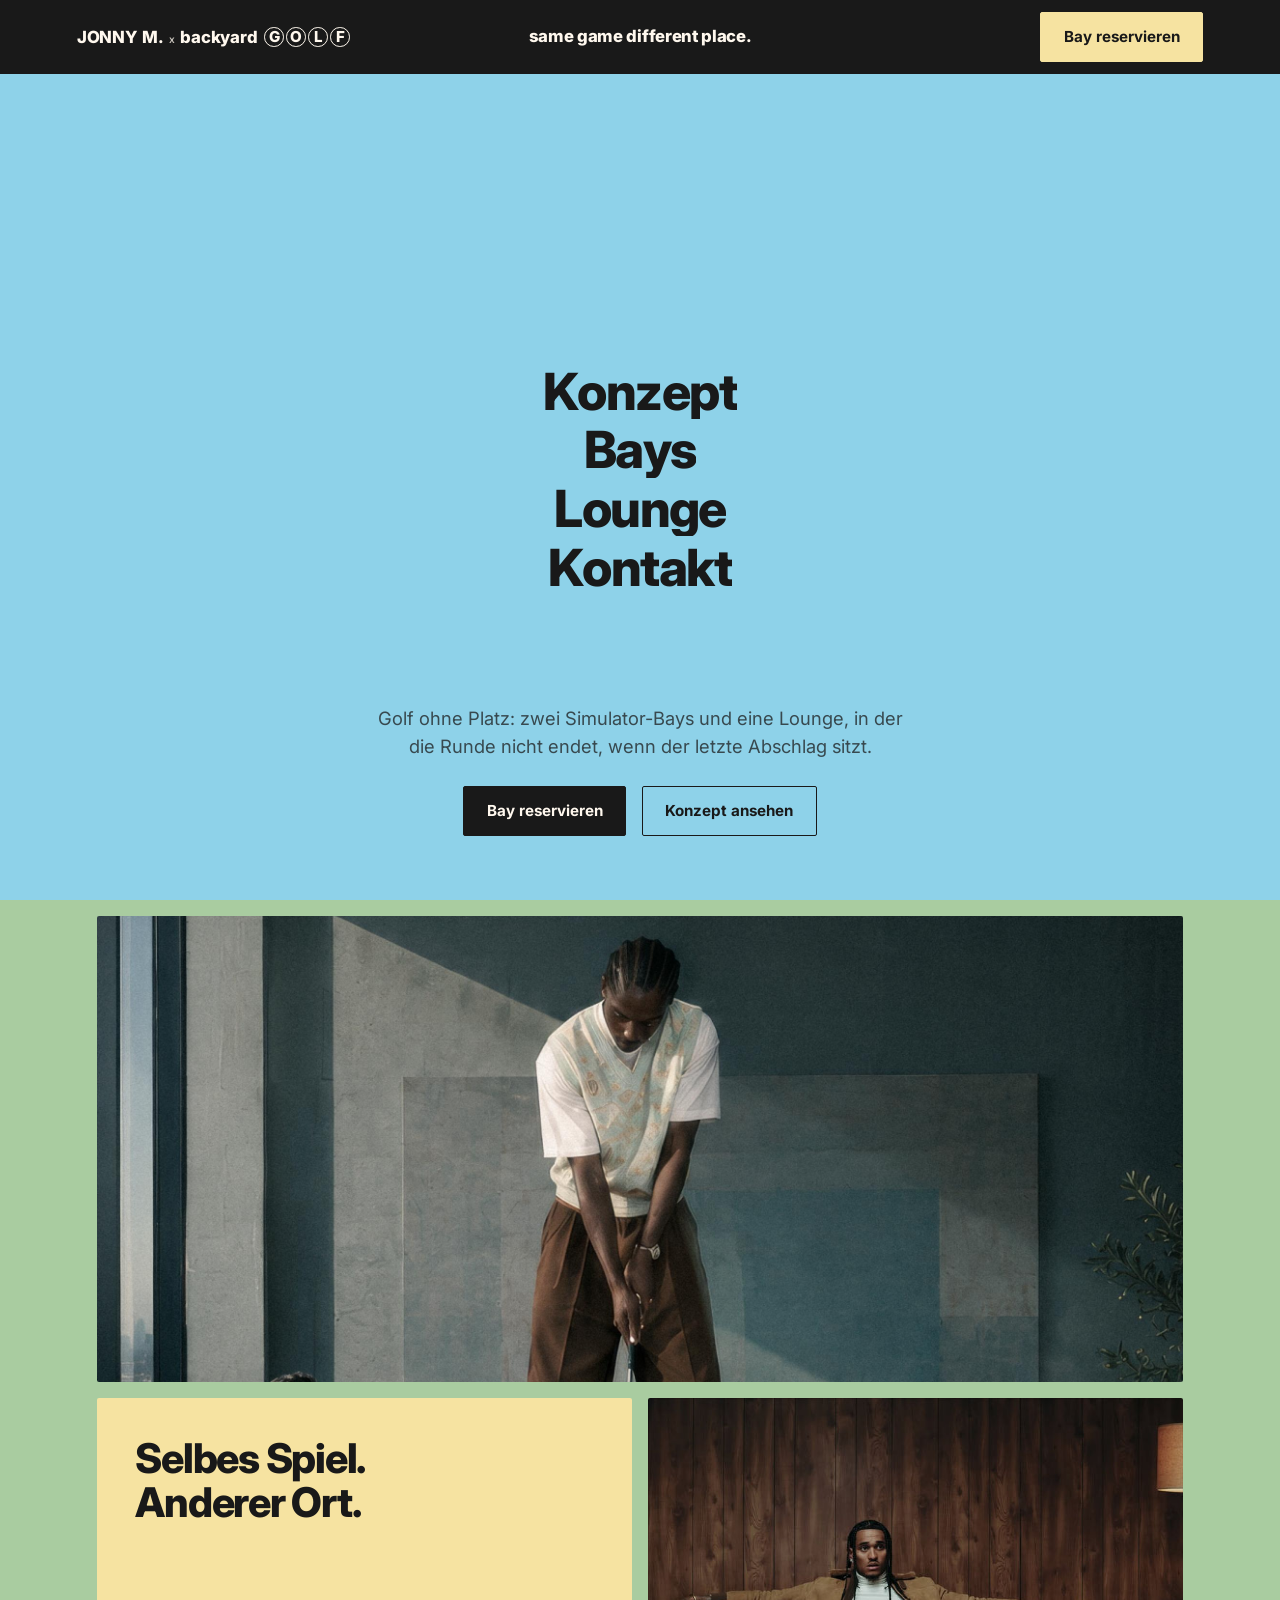
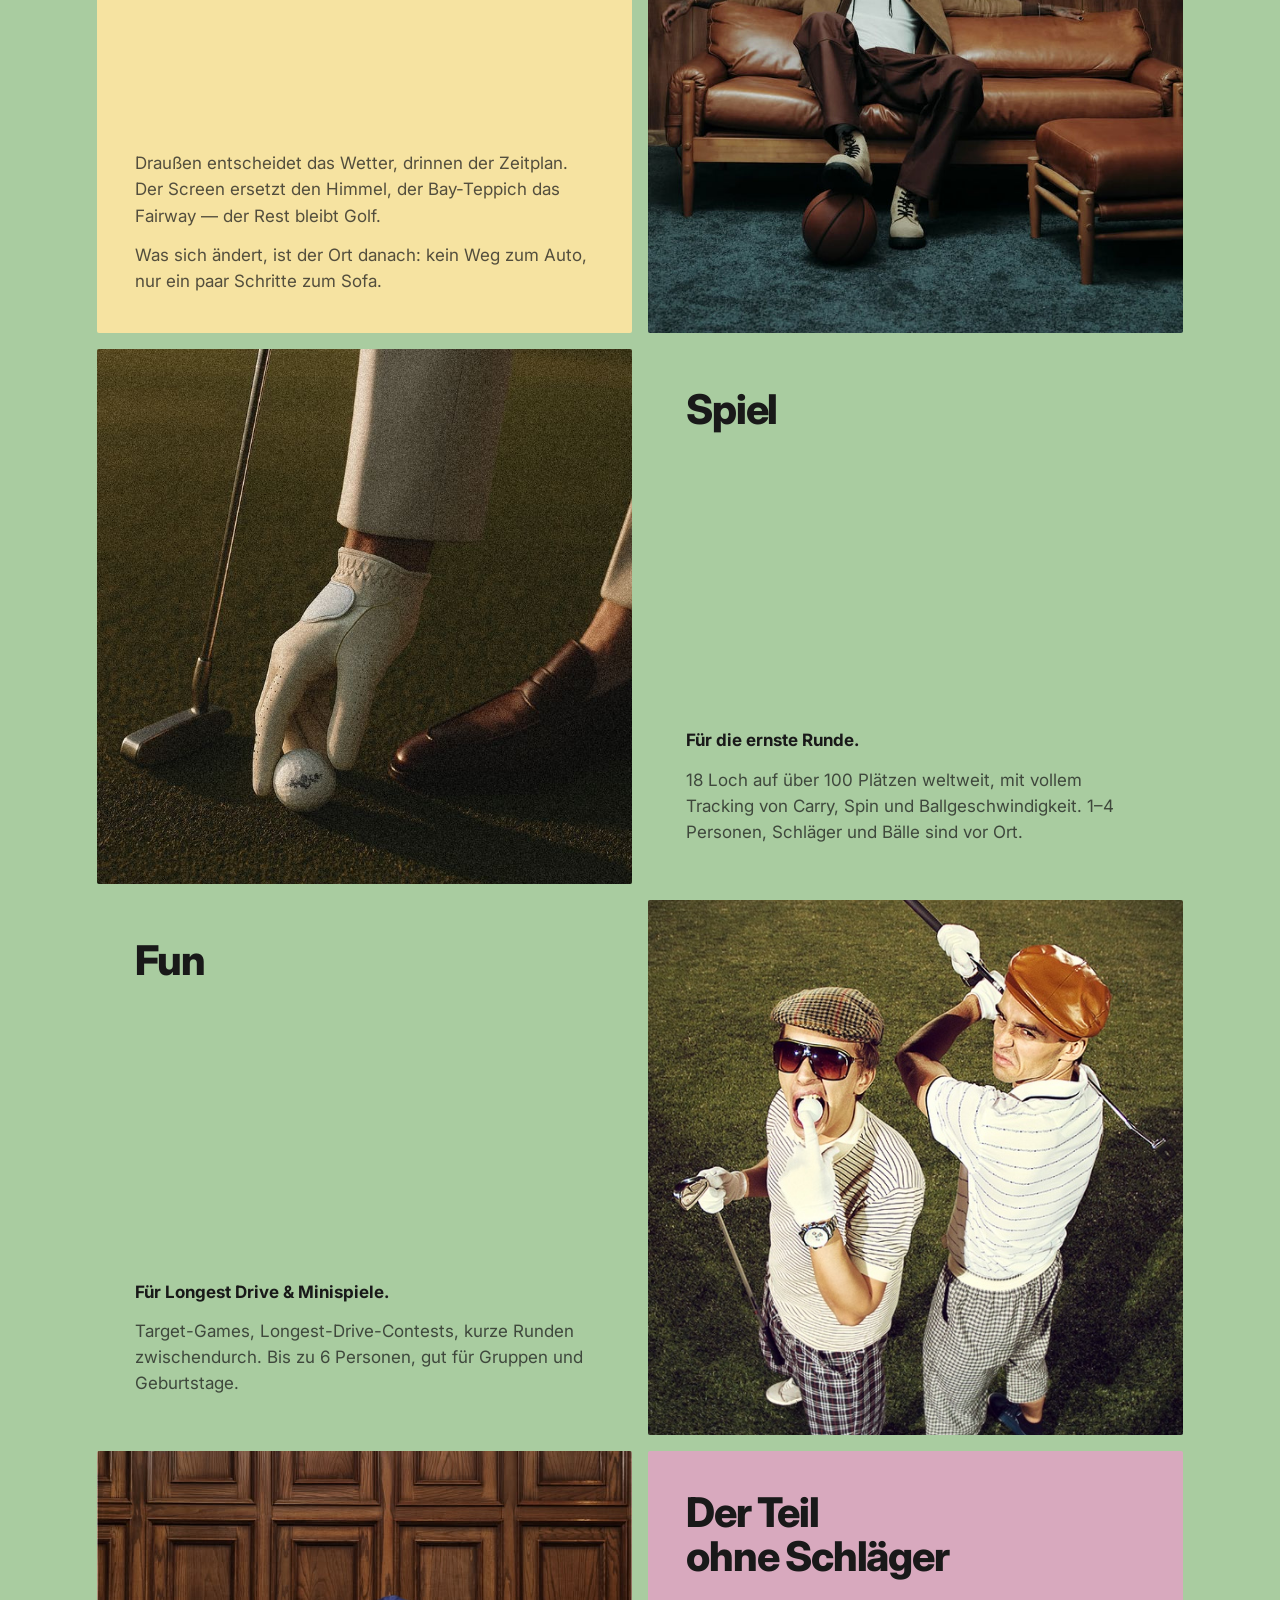
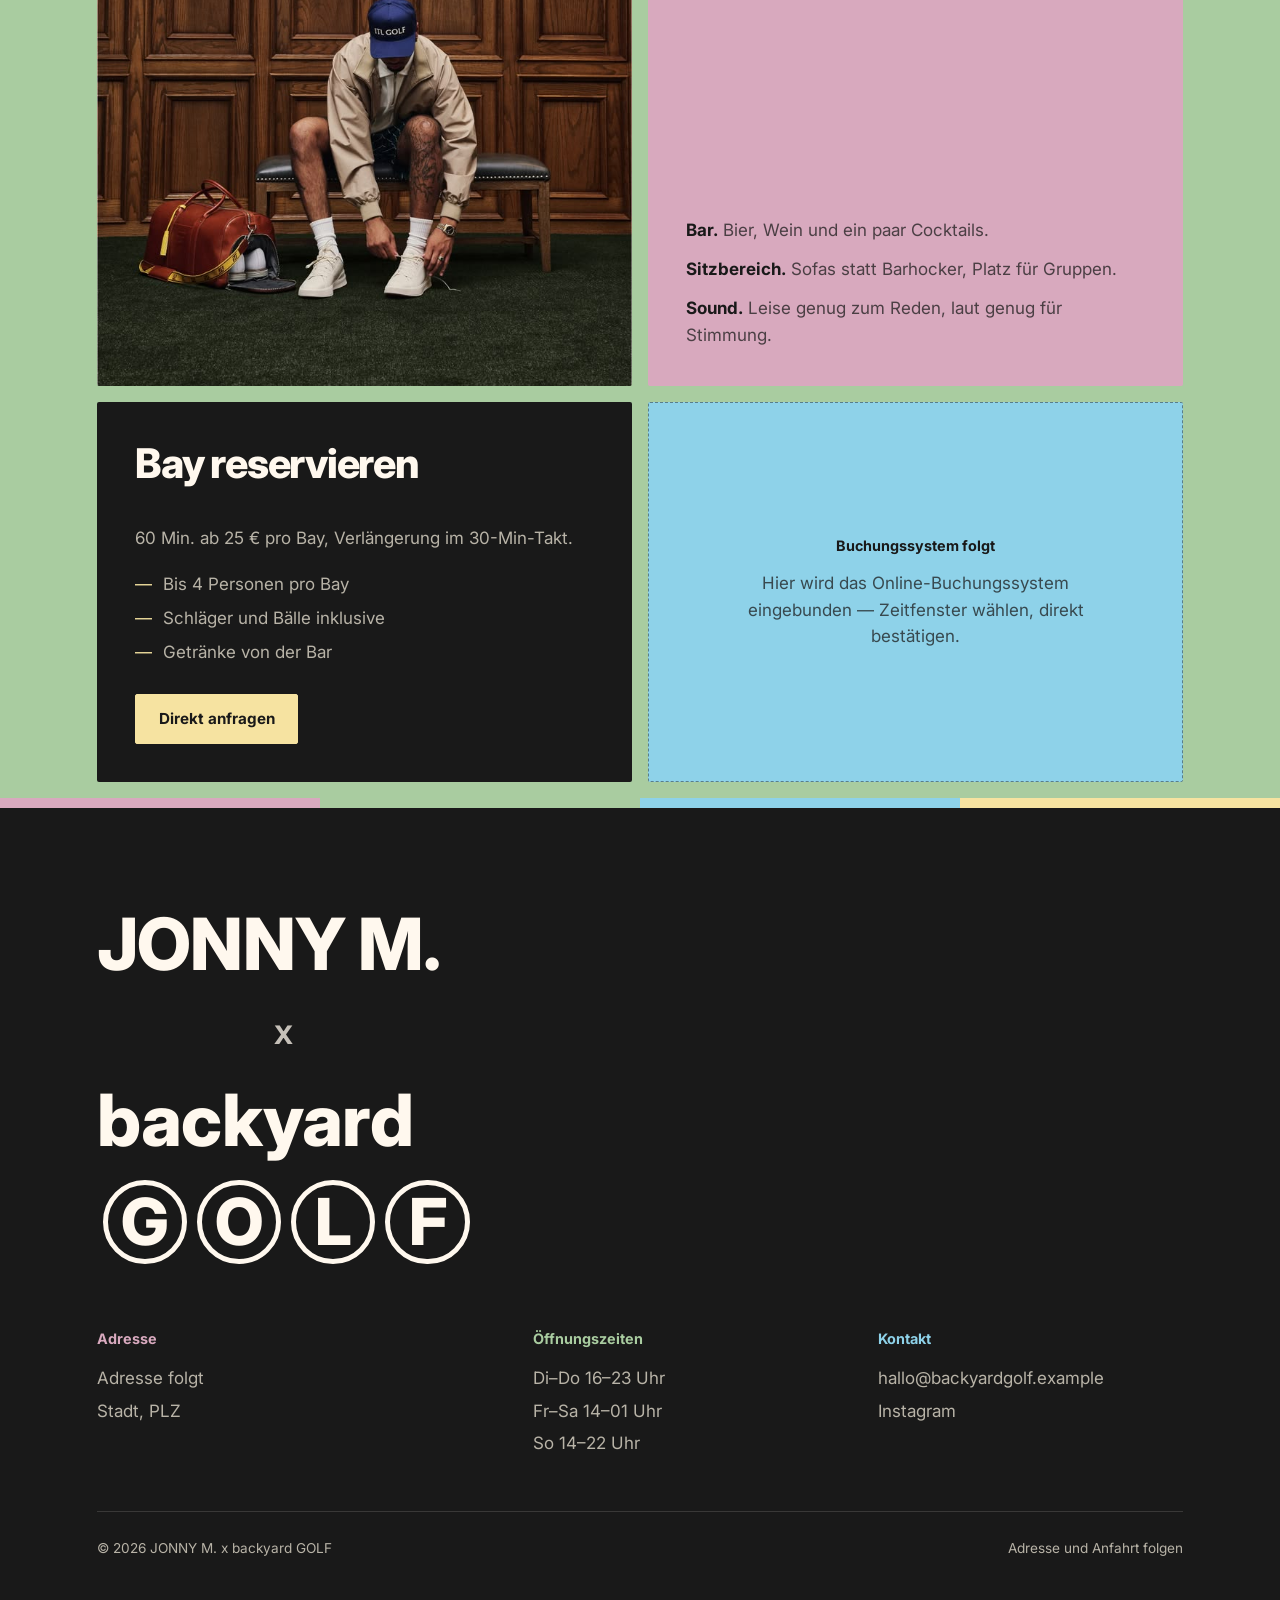
==== index.html @ 979de7d4 "Move slogan into header, drop header links, center hero menu (experiment) Co-Authored-By: Claude Son" ====
<!doctype html>
<html lang="de">
<head>
  <meta charset="UTF-8" />
  <meta name="viewport" content="width=device-width, initial-scale=1" />
  <title>JONNY M. x backyard GOLF — Indoor Golf &amp; Lounge</title>
  <meta name="description" content="Same game, different place: Indoor-Golfsimulator und Lounge. Bay reservieren, Runde spielen, bleiben." />
  <link rel="preconnect" href="https://fonts.googleapis.com" />
  <link rel="preconnect" href="https://fonts.gstatic.com" crossorigin />
  <link href="https://fonts.googleapis.com/css2?family=Inter:wght@400;500;600;700;800;900&display=swap" rel="stylesheet" />
  <link rel="stylesheet" href="styles.css" />
</head>
<body>

  <video class="bg-video" src="images/Hintergrund2-web.mp4" autoplay muted loop playsinline preload="auto" aria-hidden="true"></video>

  <header class="site-header" id="site-header">
    <a href="#top" class="logo logo--header">
      <span>JONNY M.</span>
      <span class="logo-x">x</span>
      <span class="logo-backyard">backyard</span>
      <span class="logo-golf">
        <span class="golf-badge">G</span>
        <span class="golf-badge">O</span>
        <span class="golf-badge">L</span>
        <span class="golf-badge">F</span>
      </span>
    </a>
    <h1 class="header-slogan l3" data-letter-swap aria-label="same game different place.">same game different place.</h1>
    <a href="#booking" class="btn btn-gold header-cta">Bay reservieren</a>
  </header>

  <main id="top">
    <section class="hero">
      <ul class="hero-menu" aria-label="Seitenmenü">
        <li><a href="#konzept" class="tr" data-text-roll>Konzept</a></li>
        <li><a href="#bays" class="tr" data-text-roll>Bays</a></li>
        <li><a href="#lounge" class="tr" data-text-roll>Lounge</a></li>
        <li><a href="#kontakt" class="tr" data-text-roll>Kontakt</a></li>
      </ul>
      <div class="hero-foot">
        <p class="hero-sub">Golf ohne Platz: zwei Simulator-Bays und eine Lounge, in der die Runde nicht endet, wenn der letzte Abschlag sitzt.</p>
        <div class="hero-actions">
          <a href="#booking" class="btn">Bay reservieren</a>
          <a href="#konzept" class="btn btn-ghost">Konzept ansehen</a>
        </div>

      </div>
    </section>

    <div class="boxes">
      <div class="row row--full">
        <figure class="photo photo--band"><img src="images/campaign.jpg" alt="Kampagnenmotiv: Golfer schlägt auf einer Kunstrasenmatte mitten auf dem Konferenztisch" style="object-position:50% 47%" loading="lazy" /></figure>
      </div>

      <div class="row" id="konzept">
        <div class="box box--gold">
          <h2>Selbes Spiel.<br />Anderer Ort.</h2>
          <div>
            <p>Draußen entscheidet das Wetter, drinnen der Zeitplan. Der Screen ersetzt den Himmel, der Bay-Teppich das Fairway — der Rest bleibt Golf.</p>
            <p>Was sich ändert, ist der Ort danach: kein Weg zum Auto, nur ein paar Schritte zum Sofa.</p>
          </div>
        </div>
        <figure class="photo"><img src="images/konzept-sofa.jpg" alt="Mann sitzt entspannt auf einem Ledersofa in einem holzvertäfelten Raum, einen Fuß auf einem Ball" loading="lazy" /></figure>
      </div>

      <div class="row" id="bays">
        <figure class="photo"><img src="images/bay-1-putting.jpg" alt="Hand in weißem Handschuh legt einen Golfball auf das Green, daneben ein Putter" style="object-position:50% 55%" loading="lazy" /></figure>
        <div class="box box--green">
          <h2>Spiel</h2>
          <div>
            <p class="lead">Für die ernste Runde.</p>
            <p>18 Loch auf über 100 Plätzen weltweit, mit vollem Tracking von Carry, Spin und Ballgeschwindigkeit. 1–4 Personen, Schläger und Bälle sind vor Ort.</p>
          </div>
        </div>
      </div>

      <div class="row row--flip">
        <div class="box box--green">
          <h2>Fun</h2>
          <div>
            <p class="lead">Für Longest Drive &amp; Minispiele.</p>
            <p>Target-Games, Longest-Drive-Contests, kurze Runden zwischendurch. Bis zu 6 Personen, gut für Gruppen und Geburtstage.</p>
          </div>
        </div>
        <figure class="photo"><img src="images/bay-2-players.jpg" alt="Zwei Golfer in Karo-Hosen und Schiebermützen posieren verspielt auf dem Rasen" style="object-position:50% 30%" loading="lazy" /></figure>
      </div>

      <div class="row" id="lounge">
        <figure class="photo"><img src="images/lounge-bench.jpg" alt="Mann bindet sich auf einer Lederbank vor holzvertäfelter Wand die Schuhe, daneben eine Golftasche" style="object-position:50% 65%" loading="lazy" /></figure>
        <div class="box box--blush">
          <h2>Der Teil<br />ohne Schläger</h2>
          <div>
            <p><strong>Bar.</strong> Bier, Wein und ein paar Cocktails.</p>
            <p><strong>Sitzbereich.</strong> Sofas statt Barhocker, Platz für Gruppen.</p>
            <p><strong>Sound.</strong> Leise genug zum Reden, laut genug für Stimmung.</p>
          </div>
        </div>
      </div>

      <div class="row" id="booking">
        <div class="box box--iron">
          <h2>Bay reservieren</h2>
          <div>
            <p>60 Min. ab 25 € pro Bay, Verlängerung im 30-Min-Takt.</p>
            <ul class="booking-facts">
              <li>Bis 4 Personen pro Bay</li>
              <li>Schläger und Bälle inklusive</li>
              <li>Getränke von der Bar</li>
            </ul>
            <a href="mailto:reservierung@backyardgolf.example" class="btn btn-gold">Direkt anfragen</a>
          </div>
        </div>
        <div class="box box--sky slot">
          <span class="tag">Buchungssystem folgt</span>
          <p>Hier wird das Online-Buchungssystem eingebunden — Zeitfenster wählen, direkt bestätigen.</p>
        </div>
      </div>
    </div>
  </main>

  <footer id="kontakt">
    <div class="palette-bar" aria-hidden="true"><i></i><i></i><i></i><i></i></div>
    <div class="wrap">
      <div class="footer-sign logo logo--stacked logo--big">
        <span>JONNY M.</span>
        <span class="logo-x">x</span>
        <span class="logo-backyard">backyard</span>
        <span class="logo-golf">
          <span class="golf-badge">G</span>
          <span class="golf-badge">O</span>
          <span class="golf-badge">L</span>
          <span class="golf-badge">F</span>
        </span>
      </div>
      <div class="footer-grid">
        <div>
          <h4>Adresse</h4>
          <p>Adresse folgt</p>
          <p>Stadt, PLZ</p>
        </div>
        <div>
          <h4>Öffnungszeiten</h4>
          <p>Di–Do 16–23 Uhr</p>
          <p>Fr–Sa 14–01 Uhr</p>
          <p>So 14–22 Uhr</p>
        </div>
        <div>
          <h4>Kontakt</h4>
          <a href="mailto:hallo@backyardgolf.example">hallo@backyardgolf.example</a>
          <a href="#">Instagram</a>
        </div>
      </div>
      <div class="footer-bottom">
        <span>© 2026 JONNY M. x backyard GOLF</span>
        <span>Adresse und Anfahrt folgen</span>
      </div>
    </div>
  </footer>

  <script src="script.js"></script>
</body>
</html>
---- styles.css ----
:root {
  --cream: #fff8ee;
  --iron: #191919;
  --iron-raised: #232323;
  --gold: #f6e3a1;
  --sky: #8ed2e9;
  --green: #a9cca0;
  --blush: #d8a9be;

  --soft-iron: rgba(25, 25, 25, 0.74);
  --muted-on-iron: #b8b3a7;

  --font: "Inter", sans-serif;
  --max-width: 1240px;
  --gutter: 6vw;
  --header-h: 4.6rem;
}

* {
  box-sizing: border-box;
}

html,
body {
  overflow-x: hidden;
}

html {
  scroll-behavior: smooth;
  scroll-padding-top: var(--header-h);
}

@media (prefers-reduced-motion: reduce) {
  html {
    scroll-behavior: auto;
  }
  * {
    animation-duration: 0.001ms !important;
    transition-duration: 0.001ms !important;
  }
}

body {
  margin: 0;
  background: var(--green);
  color: var(--iron);
  font-family: var(--font);
  font-size: 17px;
  line-height: 1.55;
  -webkit-font-smoothing: antialiased;
}

.bg-video {
  position: fixed;
  inset: 0;
  z-index: -1;
  width: 100%;
  height: 100%;
  object-fit: cover;
}

a {
  color: inherit;
}

img {
  max-width: 100%;
  display: block;
}

.wrap {
  max-width: var(--max-width);
  margin: 0 auto;
  padding-left: var(--gutter);
  padding-right: var(--gutter);
}

/* ---------- Logo (fixed brand asset — colors/proportions must not change) ---------- */

.logo {
  display: inline-flex;
  align-items: baseline;
  gap: 0.32em;
  font-weight: 800;
  letter-spacing: -0.01em;
  text-decoration: none;
  color: var(--cream);
  white-space: nowrap;
}

.logo .logo-x {
  font-weight: 600;
  font-size: 0.6em;
  opacity: 0.75;
}

.logo .logo-backyard {
  text-transform: lowercase;
}

.logo-golf {
  display: inline-flex;
  align-self: center;
  gap: 0.14em;
  margin-left: 0.08em;
}

.golf-badge {
  width: 1.3em;
  height: 1.3em;
  flex: none;
  border-radius: 50%;
  border: 0.09em solid currentColor;
  display: inline-flex;
  align-items: center;
  justify-content: center;
  font-size: 0.9em;
  font-weight: 800;
  line-height: 1;
}

.logo--stacked {
  flex-direction: column;
  align-items: flex-start;
  gap: 0.06em;
}

.logo--stacked .logo-x {
  align-self: center;
  font-size: 0.5em;
}

.logo--big {
  font-size: clamp(2.4rem, 6vw, 4.5rem);
}

.logo--header {
  font-size: 1.05rem;
}

/* ---------- Buttons ---------- */

.btn {
  display: inline-flex;
  align-items: center;
  gap: 0.5rem;
  border: 1px solid var(--iron);
  color: var(--cream);
  background: var(--iron);
  font-family: var(--font);
  font-weight: 700;
  font-size: 0.95rem;
  padding: 0.75rem 1.4rem;
  border-radius: 2px;
  text-decoration: none;
  cursor: pointer;
  transition: background 0.2s ease, color 0.2s ease, border-color 0.2s ease;
}

.btn:hover,
.btn:focus-visible {
  background: transparent;
  color: var(--iron);
}

.btn-gold {
  border-color: var(--gold);
  background: var(--gold);
  color: var(--iron);
}

.btn-gold:hover,
.btn-gold:focus-visible {
  background: transparent;
  color: var(--gold);
}

.btn-ghost {
  background: transparent;
  color: var(--iron);
}

.btn-ghost:hover,
.btn-ghost:focus-visible {
  background: var(--iron);
  color: var(--cream);
}

/* ---------- Header ---------- */

.site-header {
  position: fixed;
  top: 0;
  left: 0;
  right: 0;
  z-index: 100;
  height: var(--header-h);
  display: grid;
  grid-template-columns: 1fr auto 1fr;
  align-items: center;
  padding: 0 var(--gutter);
  background: var(--iron);
}

.site-header .logo {
  justify-self: start;
}

.header-cta {
  justify-self: end;
}

.header-slogan {
  margin: 0;
  font-size: 1.05rem;
  font-weight: 800;
  letter-spacing: -0.02em;
  color: var(--cream);
  text-transform: lowercase;
  white-space: nowrap;
}

/* ---------- Letter 3D swap (hero tagline) ---------- */

.l3 {
  display: flex;
  flex-wrap: wrap;
  justify-content: center;
  position: relative;
  line-height: 1.05;
  cursor: default;
}

.l3-word {
  display: inline-flex;
}

.l3-space {
  white-space: pre;
}

.l3-break {
  flex-basis: 100%;
  height: 0;
}

.l3-char {
  position: relative;
  display: inline-block;
  height: var(--l3-h, 1.05em);
  transform-style: preserve-3d;
  -webkit-transform-style: preserve-3d;
  transform: translateZ(calc(var(--l3-h, 1.05em) * -0.5));
}

.l3-face {
  display: block;
  height: var(--l3-h, 1.05em);
  -webkit-backface-visibility: hidden;
  backface-visibility: hidden;
  white-space: pre;
}

.l3-front {
  transform: translateZ(calc(var(--l3-h, 1.05em) * 0.5));
}

.l3-back {
  position: absolute;
  top: 0;
  left: 0;
  width: 100%;
  transform: rotateX(-90deg) translateZ(calc(var(--l3-h, 1.05em) * 0.5));
}

/* ---------- Hero ---------- */

.hero {
  background: var(--sky);
  min-height: 100svh;
  padding: calc(var(--header-h) + 3rem) var(--gutter) 4rem;
  display: grid;
  grid-template-rows: 1fr auto 1fr;
  justify-items: center;
  text-align: center;
}

.hero-foot {
  grid-row: 3;
  align-self: end;
  display: flex;
  flex-direction: column;
  align-items: center;
}

.hero-sub {
  font-size: 1.15rem;
  color: var(--soft-iron);
  max-width: 44ch;
  margin: 0 0 1.6rem;
}

/* Text roll menu (hero) */

.hero-menu {
  list-style: none;
  padding: 0;
  grid-row: 2;
  margin: 0;
  display: flex;
  flex-direction: column;
  align-items: center;
  gap: 0.15rem;
}

.tr {
  position: relative;
  display: block;
  overflow: hidden;
  line-height: 1.1;
  font-weight: 800;
  letter-spacing: -0.03em;
  font-size: clamp(1.9rem, 4vw, 3.2rem);
  text-decoration: none;
  color: var(--iron);
}

.tr-top {
  display: block;
}

.tr-bottom {
  position: absolute;
  inset: 0;
}

.tr-char {
  display: inline-block;
  transition: transform 0.3s ease-in-out !important;
}

.tr-bottom .tr-char {
  transform: translateY(100%);
}

.tr:hover .tr-top .tr-char,
.tr:focus-visible .tr-top .tr-char {
  transform: translateY(-100%);
}

.tr:hover .tr-bottom .tr-char,
.tr:focus-visible .tr-bottom .tr-char {
  transform: translateY(0);
}

.hero-actions {
  display: flex;
  gap: 1rem;
  flex-wrap: wrap;
  justify-content: center;
}

/* ---------- Boxes ---------- */

.boxes {
  max-width: var(--max-width);
  margin: 0 auto;
  padding: 1rem var(--gutter);
  display: grid;
  gap: 1rem;
}

.row {
  display: grid;
  grid-template-columns: 1fr 1fr;
  gap: 1rem;
}

.row--full {
  grid-template-columns: 1fr;
}

.box {
  padding: 2.4rem;
  display: flex;
  flex-direction: column;
  justify-content: space-between;
  gap: 2.5rem;
  border-radius: 2px;
}

.box h2 {
  font-weight: 800;
  letter-spacing: -0.03em;
  font-size: clamp(1.9rem, 3.2vw, 2.7rem);
  line-height: 1.08;
  margin: 0;
}

.box p {
  margin: 0 0 0.8rem;
  color: var(--soft-iron);
  max-width: 44ch;
}

.box p:last-child {
  margin-bottom: 0;
}

.box p strong,
.box .lead {
  color: var(--iron);
  font-weight: 700;
}

.box--gold { background: var(--gold); }
.box--green { background: var(--green); }
.box--blush { background: var(--blush); }
.box--sky { background: var(--sky); }

.box--iron {
  background: var(--iron);
  color: var(--cream);
}

.box--iron p,
.box--iron .booking-facts {
  color: var(--muted-on-iron);
}

.photo {
  margin: 0;
  overflow: hidden;
  border-radius: 2px;
  aspect-ratio: 1 / 1;
  background: rgba(25, 25, 25, 0.08);
}

.photo img {
  width: 100%;
  height: 100%;
  object-fit: cover;
}

.photo--band {
  aspect-ratio: 21 / 9;
}

.booking-facts {
  list-style: none;
  padding: 0;
  margin: 1.2rem 0 1.8rem;
  display: flex;
  flex-direction: column;
  gap: 0.5rem;
}

.booking-facts li {
  display: flex;
  gap: 0.7rem;
}

.booking-facts li::before {
  content: "—";
  color: var(--gold);
}

.slot {
  border: 1px dashed rgba(25, 25, 25, 0.45);
  align-items: center;
  justify-content: center;
  text-align: center;
  gap: 0.8rem;
  min-height: 260px;
}

.slot .tag {
  font-weight: 700;
  font-size: 0.9rem;
}

.slot p {
  max-width: 32ch;
}

/* Footer */

footer {
  background: var(--iron);
  color: var(--cream);
  padding: 0 0 3rem;
}

.palette-bar {
  display: flex;
  height: 0.6rem;
  margin-bottom: 5rem;
}

.palette-bar i {
  flex: 1;
}

.palette-bar i:nth-child(1) { background: var(--blush); }
.palette-bar i:nth-child(2) { background: var(--green); }
.palette-bar i:nth-child(3) { background: var(--sky); }
.palette-bar i:nth-child(4) { background: var(--gold); }

.footer-sign {
  margin-bottom: 4rem;
}

.footer-grid {
  display: grid;
  grid-template-columns: 1.3fr 1fr 1fr;
  gap: 2.5rem;
  margin-bottom: 3rem;
}

.footer-grid h4 {
  font-size: 0.9rem;
  margin: 0 0 0.9rem;
  font-weight: 700;
}

.footer-grid > div:nth-child(1) h4 { color: var(--blush); }
.footer-grid > div:nth-child(2) h4 { color: var(--green); }
.footer-grid > div:nth-child(3) h4 { color: var(--sky); }

.footer-grid p,
.footer-grid a {
  color: var(--muted-on-iron);
  text-decoration: none;
  margin: 0 0 0.4rem;
  display: block;
}

.footer-grid a:hover {
  color: var(--cream);
}

.footer-bottom {
  display: flex;
  justify-content: space-between;
  color: var(--muted-on-iron);
  font-size: 0.85rem;
  border-top: 1px solid rgba(255, 248, 238, 0.14);
  padding-top: 1.6rem;
}

/* ---------- Responsive ---------- */

@media (max-width: 900px) {
  .site-header {
    grid-template-columns: auto auto;
    justify-content: space-between;
    gap: 1rem;
  }

  .header-cta {
    display: none;
  }

  .header-slogan {
    font-size: 0.8rem;
    max-width: 8.6em;
    white-space: normal;
    justify-content: flex-end;
    text-align: right;
  }

  .row {
    grid-template-columns: 1fr;
  }

  .row--flip > .photo {
    order: -1;
  }

  .box {
    padding: 1.8rem;
  }

  .photo--band {
    aspect-ratio: 3 / 4;
  }

  .photo--band img {
    object-position: 50% 60% !important;
  }

  .footer-grid {
    grid-template-columns: 1fr;
  }
}

@media (max-width: 480px) {
  .logo--header {
    font-size: 0.85rem;
  }

  .site-header {
    padding-left: 5vw;
    padding-right: 5vw;
  }
}
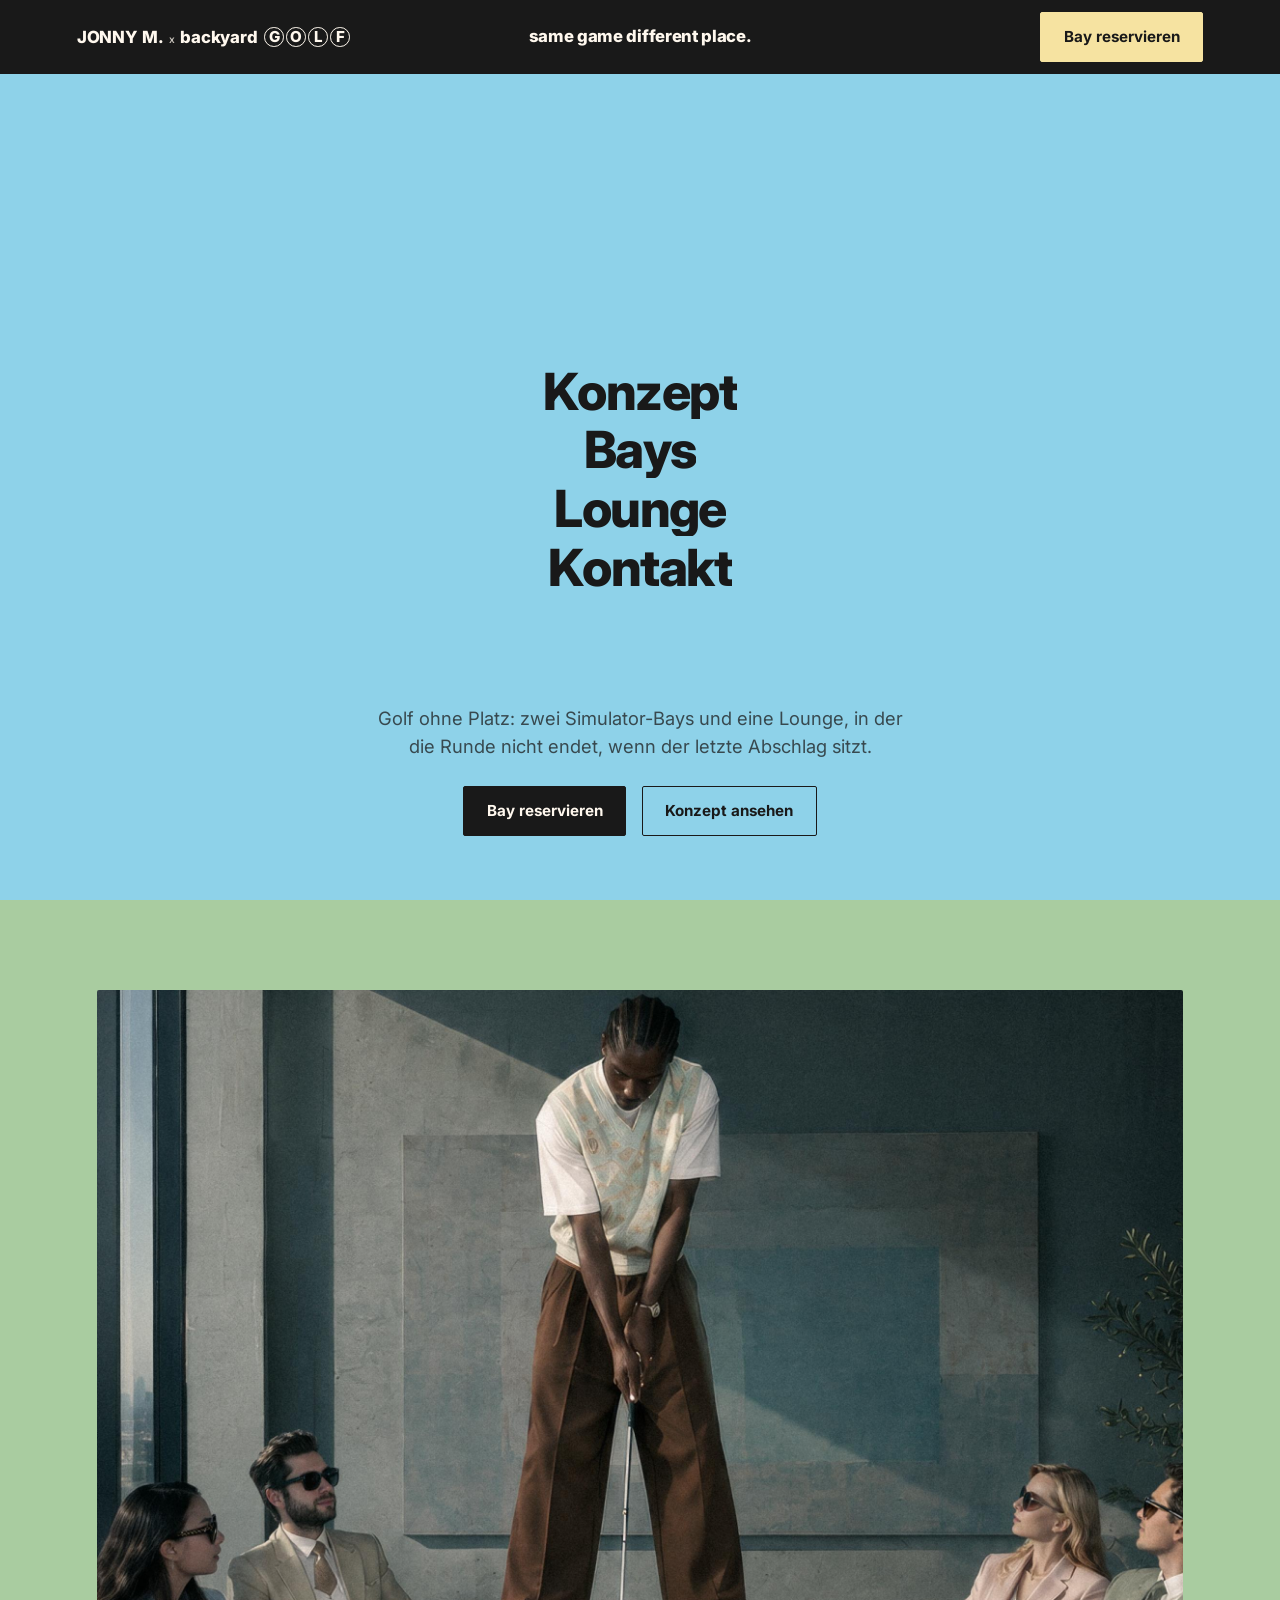
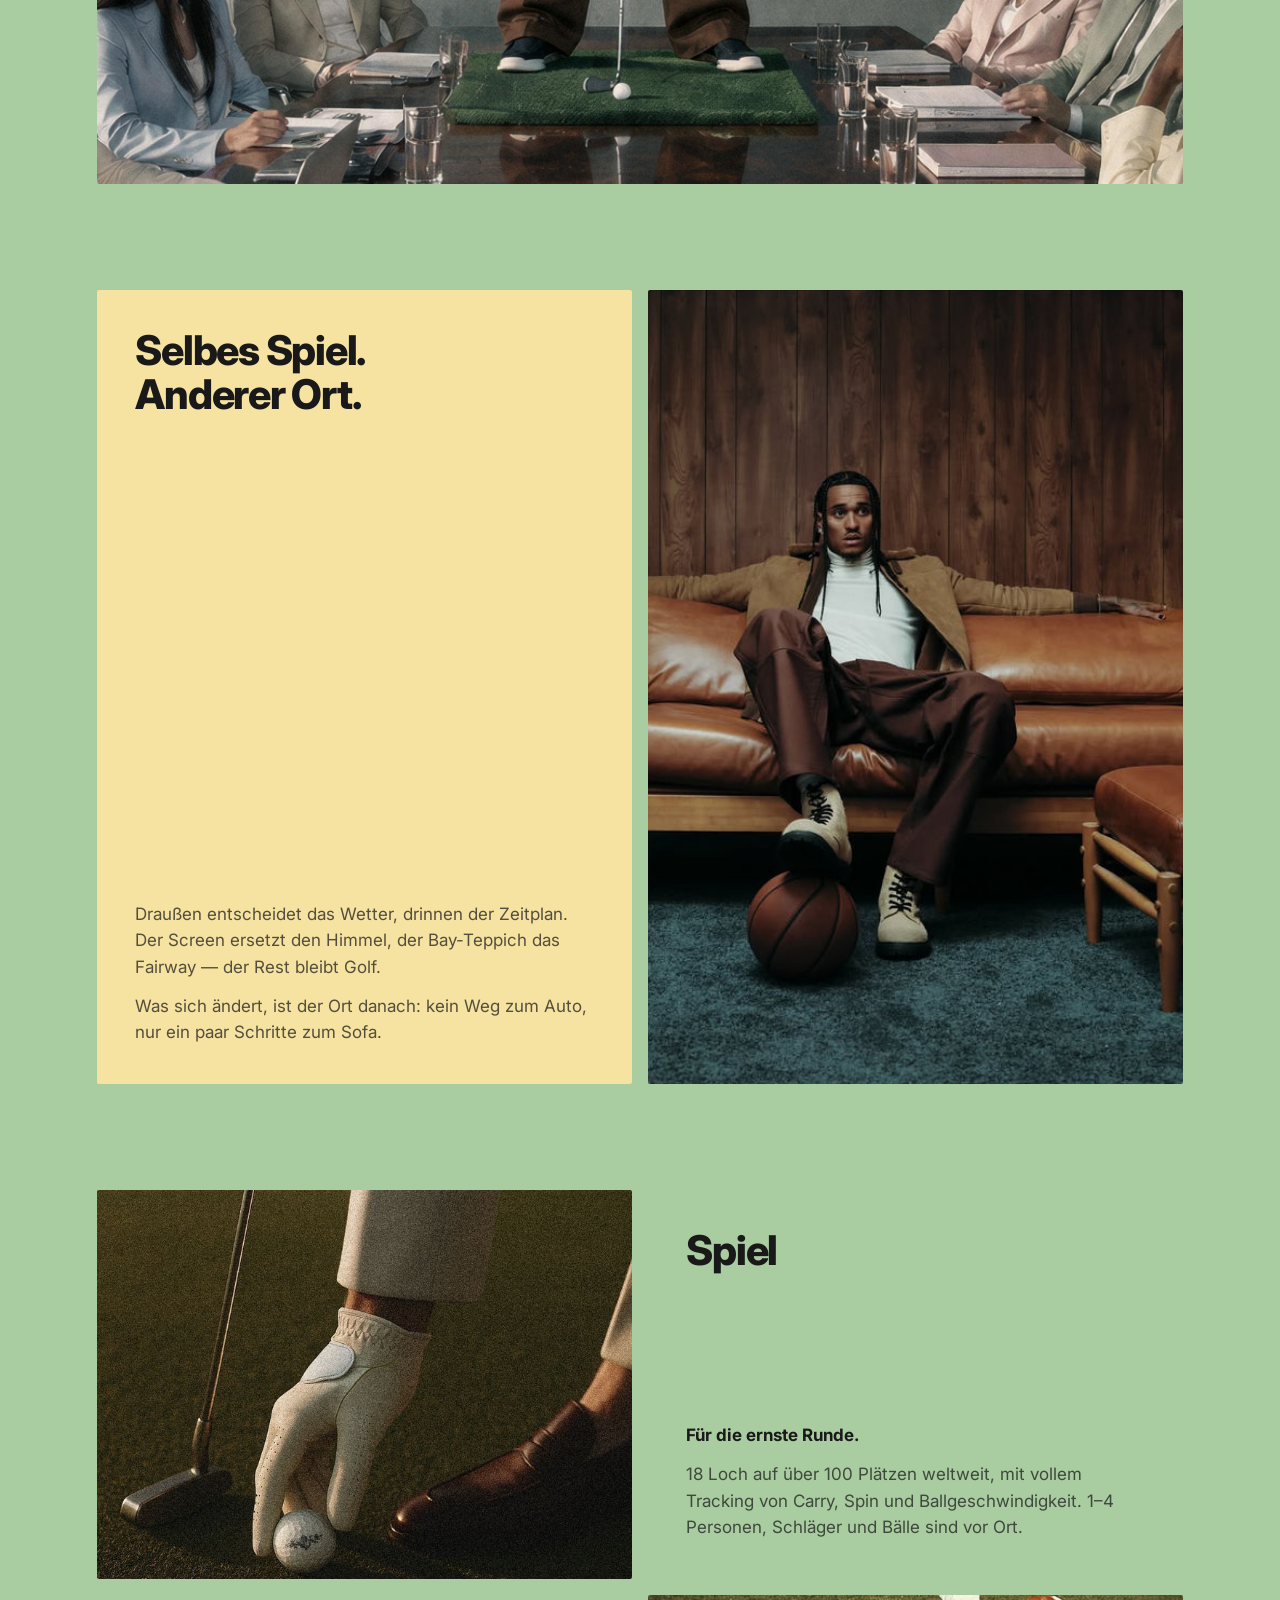
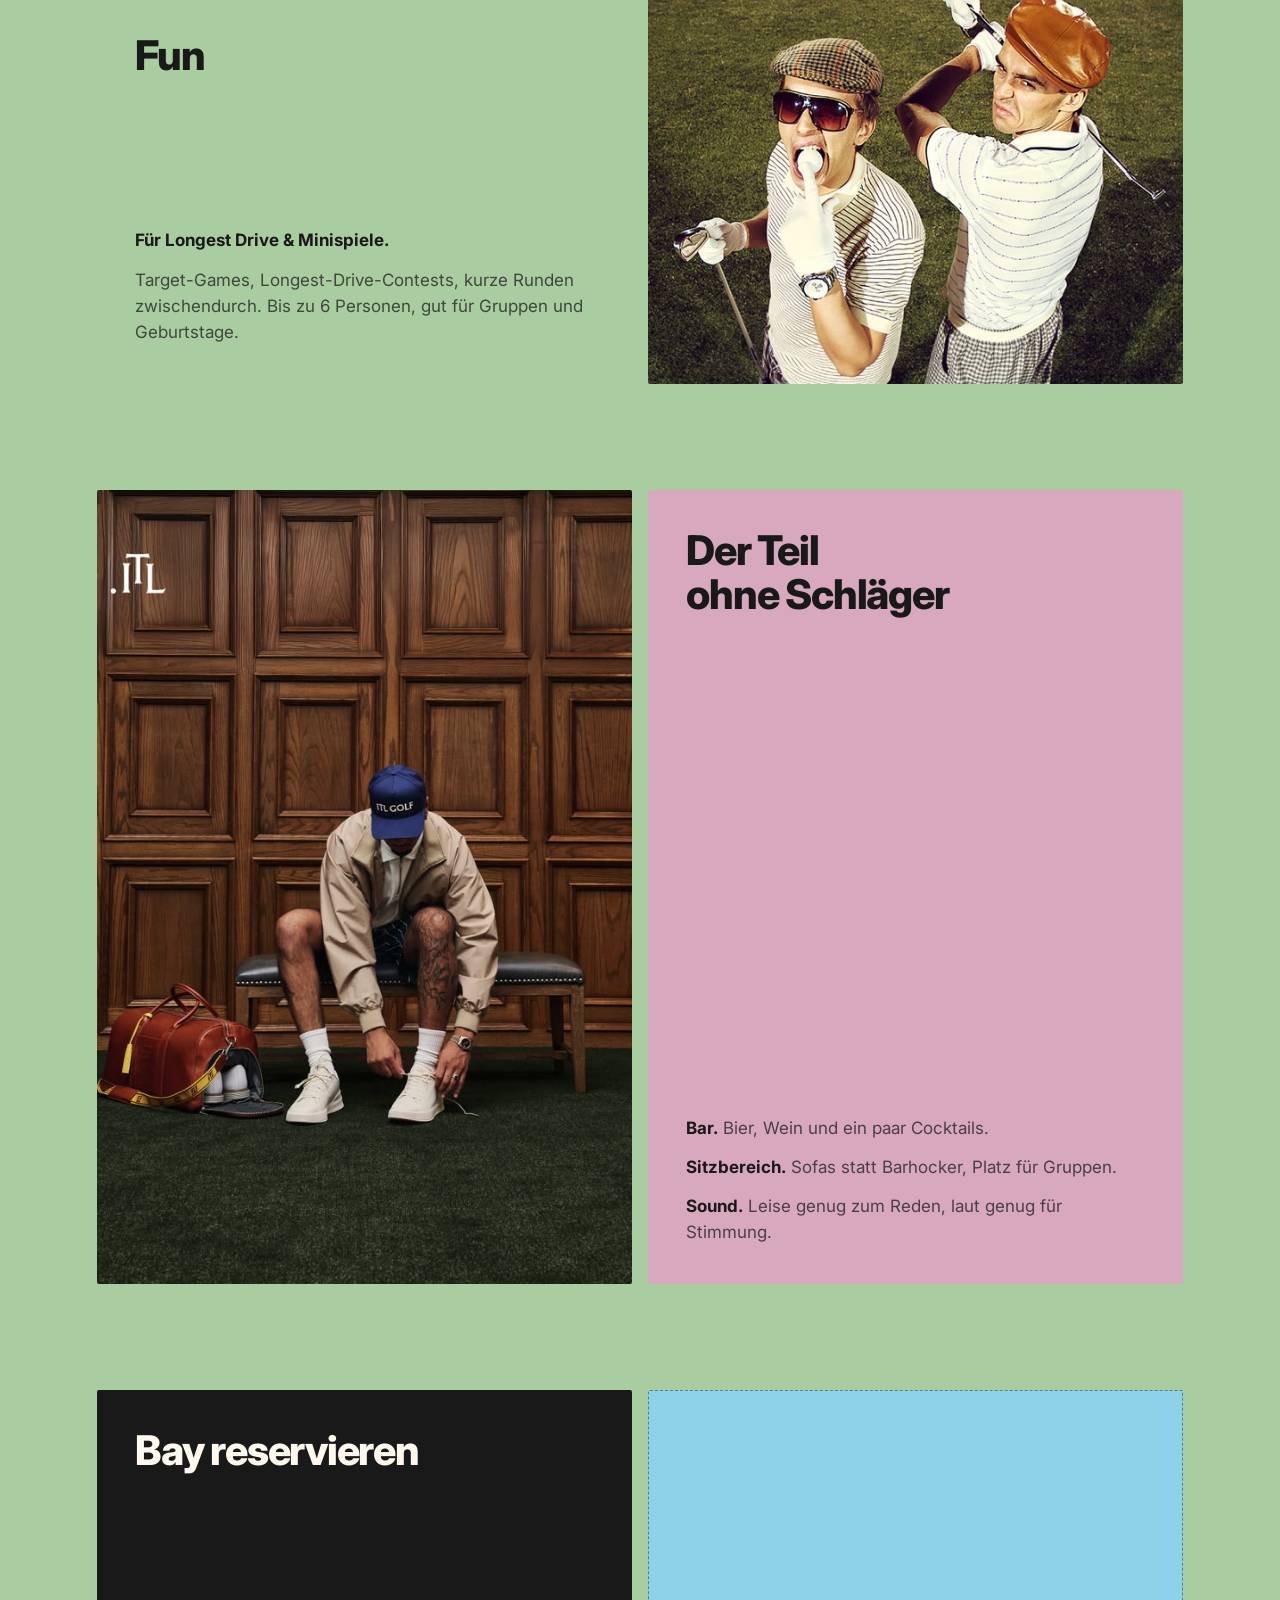
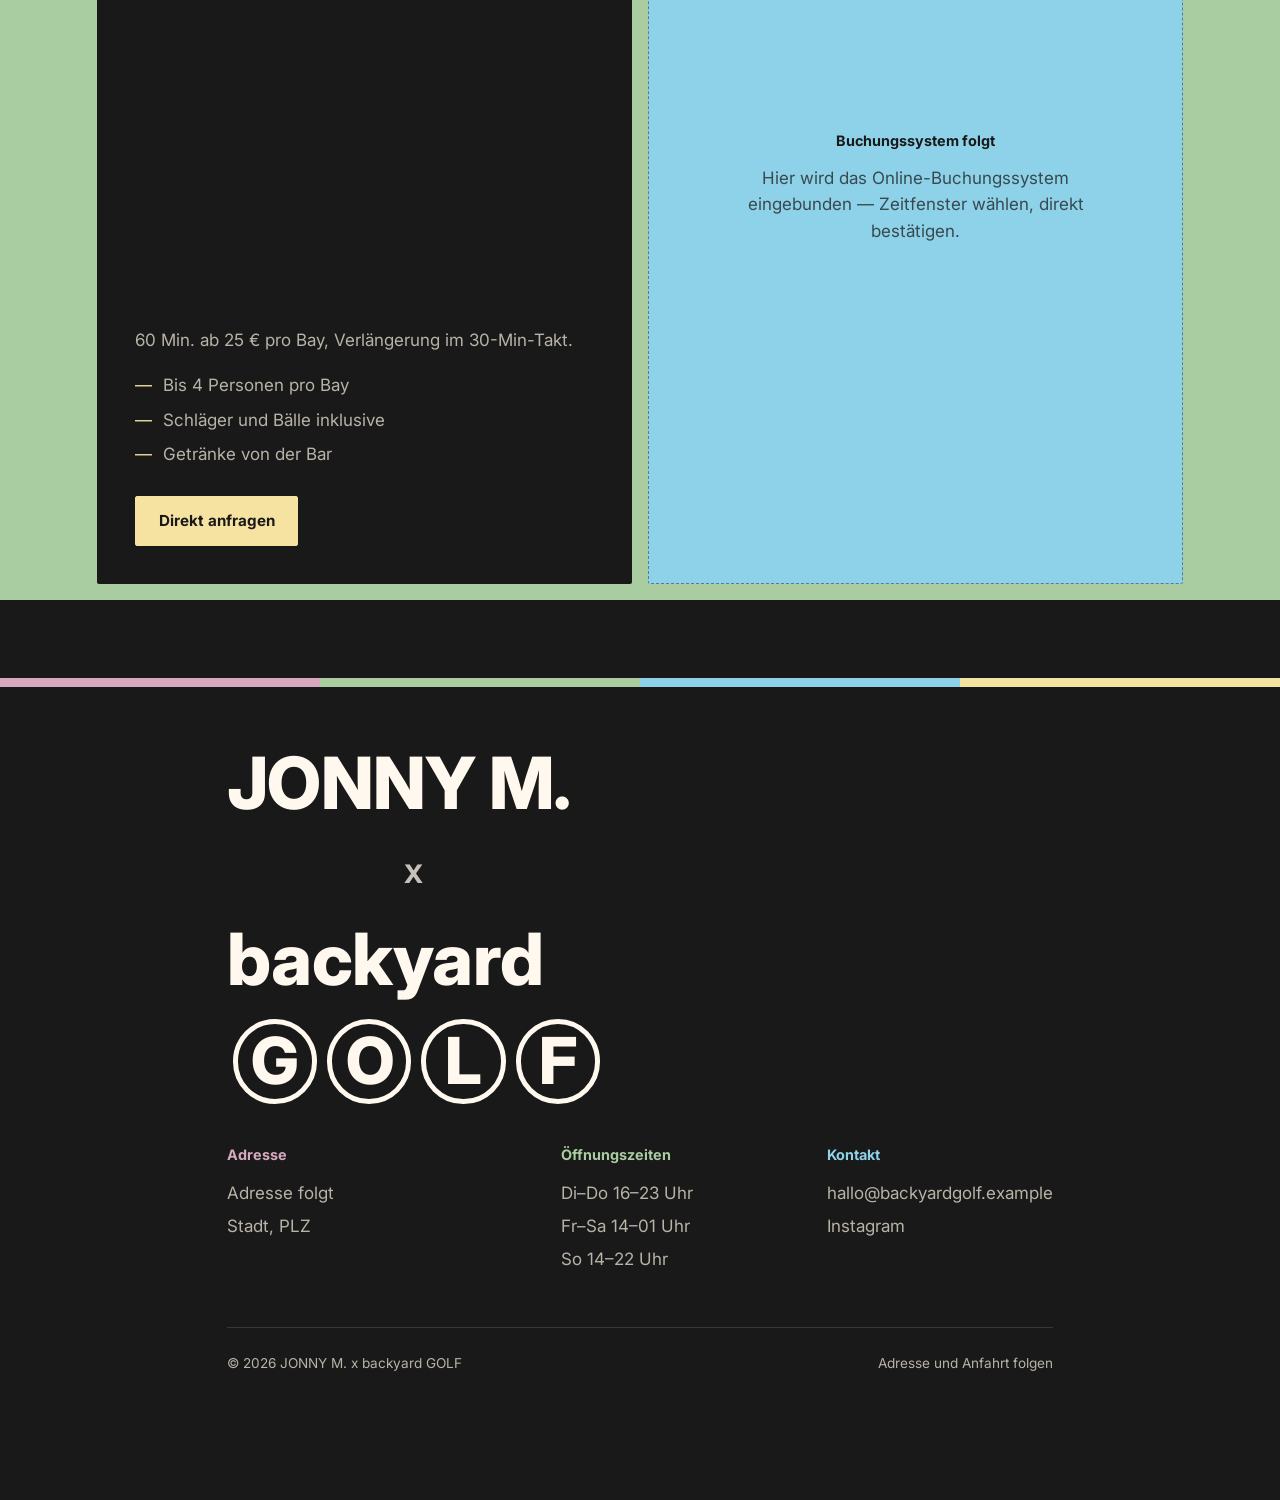
==== commit 32910c4c: "One-pager with full-screen snapping sections (experiment) Co-Authored-By: Claude Sonnet 5 <noreply@a" ====
--- a/index.html
+++ b/index.html
@@ -48,12 +48,14 @@
       </div>
     </section>
 
-    <div class="boxes">
+    <section class="screen">
       <div class="row row--full">
         <figure class="photo photo--band"><img src="images/campaign.jpg" alt="Kampagnenmotiv: Golfer schlägt auf einer Kunstrasenmatte mitten auf dem Konferenztisch" style="object-position:50% 47%" loading="lazy" /></figure>
       </div>
+    </section>
 
-      <div class="row" id="konzept">
+    <section class="screen" id="konzept">
+      <div class="row">
         <div class="box box--gold">
           <h2>Selbes Spiel.<br />Anderer Ort.</h2>
           <div>
@@ -63,8 +65,10 @@
         </div>
         <figure class="photo"><img src="images/konzept-sofa.jpg" alt="Mann sitzt entspannt auf einem Ledersofa in einem holzvertäfelten Raum, einen Fuß auf einem Ball" loading="lazy" /></figure>
       </div>
+    </section>
 
-      <div class="row" id="bays">
+    <section class="screen" id="bays">
+      <div class="row row--four">
         <figure class="photo"><img src="images/bay-1-putting.jpg" alt="Hand in weißem Handschuh legt einen Golfball auf das Green, daneben ein Putter" style="object-position:50% 55%" loading="lazy" /></figure>
         <div class="box box--green">
           <h2>Spiel</h2>
@@ -73,9 +77,7 @@
             <p>18 Loch auf über 100 Plätzen weltweit, mit vollem Tracking von Carry, Spin und Ballgeschwindigkeit. 1–4 Personen, Schläger und Bälle sind vor Ort.</p>
           </div>
         </div>
-      </div>
-
-      <div class="row row--flip">
+        <figure class="photo"><img src="images/bay-2-players.jpg" alt="Zwei Golfer in Karo-Hosen und Schiebermützen posieren verspielt auf dem Rasen" style="object-position:50% 30%" loading="lazy" /></figure>
         <div class="box box--green">
           <h2>Fun</h2>
           <div>
@@ -83,10 +85,11 @@
             <p>Target-Games, Longest-Drive-Contests, kurze Runden zwischendurch. Bis zu 6 Personen, gut für Gruppen und Geburtstage.</p>
           </div>
         </div>
-        <figure class="photo"><img src="images/bay-2-players.jpg" alt="Zwei Golfer in Karo-Hosen und Schiebermützen posieren verspielt auf dem Rasen" style="object-position:50% 30%" loading="lazy" /></figure>
       </div>
+    </section>
 
-      <div class="row" id="lounge">
+    <section class="screen" id="lounge">
+      <div class="row">
         <figure class="photo"><img src="images/lounge-bench.jpg" alt="Mann bindet sich auf einer Lederbank vor holzvertäfelter Wand die Schuhe, daneben eine Golftasche" style="object-position:50% 65%" loading="lazy" /></figure>
         <div class="box box--blush">
           <h2>Der Teil<br />ohne Schläger</h2>
@@ -97,8 +100,10 @@
           </div>
         </div>
       </div>
+    </section>
 
-      <div class="row" id="booking">
+    <section class="screen" id="booking">
+      <div class="row">
         <div class="box box--iron">
           <h2>Bay reservieren</h2>
           <div>
@@ -116,7 +121,7 @@
           <p>Hier wird das Online-Buchungssystem eingebunden — Zeitfenster wählen, direkt bestätigen.</p>
         </div>
       </div>
-    </div>
+    </section>
   </main>
 
   <footer id="kontakt">
--- a/styles.css
+++ b/styles.css
@@ -362,12 +362,10 @@
 
 /* ---------- Boxes ---------- */
 
-.boxes {
-  max-width: var(--max-width);
-  margin: 0 auto;
-  padding: 1rem var(--gutter);
-  display: grid;
-  gap: 1rem;
+.screen {
+  padding: 1rem max(var(--gutter), calc((100vw - var(--max-width)) / 2 + var(--gutter)));
+  display: flex;
+  flex-direction: column;
 }
 
 .row {
@@ -429,6 +427,7 @@
 }
 
 .photo {
+  position: relative;
   margin: 0;
   overflow: hidden;
   border-radius: 2px;
@@ -437,6 +436,8 @@
 }
 
 .photo img {
+  position: absolute;
+  inset: 0;
   width: 100%;
   height: 100%;
   object-fit: cover;
@@ -550,6 +551,64 @@
 
 /* ---------- Responsive ---------- */
 
+/* One-pager: every section is one full screen, scrolling snaps section by section (desktop only) */
+
+@media (min-width: 901px) and (min-height: 640px) {
+  html {
+    scroll-snap-type: y mandatory;
+    scroll-padding-top: 0;
+  }
+
+  .hero,
+  .screen,
+  footer {
+    scroll-snap-align: start;
+    scroll-snap-stop: always;
+  }
+
+  .screen {
+    min-height: 100svh;
+    padding-top: calc(var(--header-h) + 1rem);
+  }
+
+  .screen .row {
+    flex: 1;
+    min-height: 0;
+    grid-template-rows: minmax(0, 1fr);
+  }
+
+  .screen .photo {
+    aspect-ratio: auto;
+  }
+
+  .screen .row--four {
+    grid-template-rows: repeat(2, minmax(0, 1fr));
+  }
+
+  .row--four > :nth-child(3) {
+    order: 4;
+  }
+
+  .photo--band img {
+    object-position: 50% 62% !important;
+  }
+
+  .palette-bar {
+    margin-bottom: 2.5rem;
+  }
+
+  .footer-sign {
+    margin-bottom: 2.5rem;
+  }
+
+  footer {
+    min-height: 100svh;
+    display: flex;
+    flex-direction: column;
+    justify-content: center;
+  }
+}
+
 @media (max-width: 900px) {
   .site-header {
     grid-template-columns: auto auto;
@@ -573,11 +632,7 @@
     grid-template-columns: 1fr;
   }
 
-  .row--flip > .photo {
-    order: -1;
-  }
-
-  .box {
+    .box {
     padding: 1.8rem;
   }
 
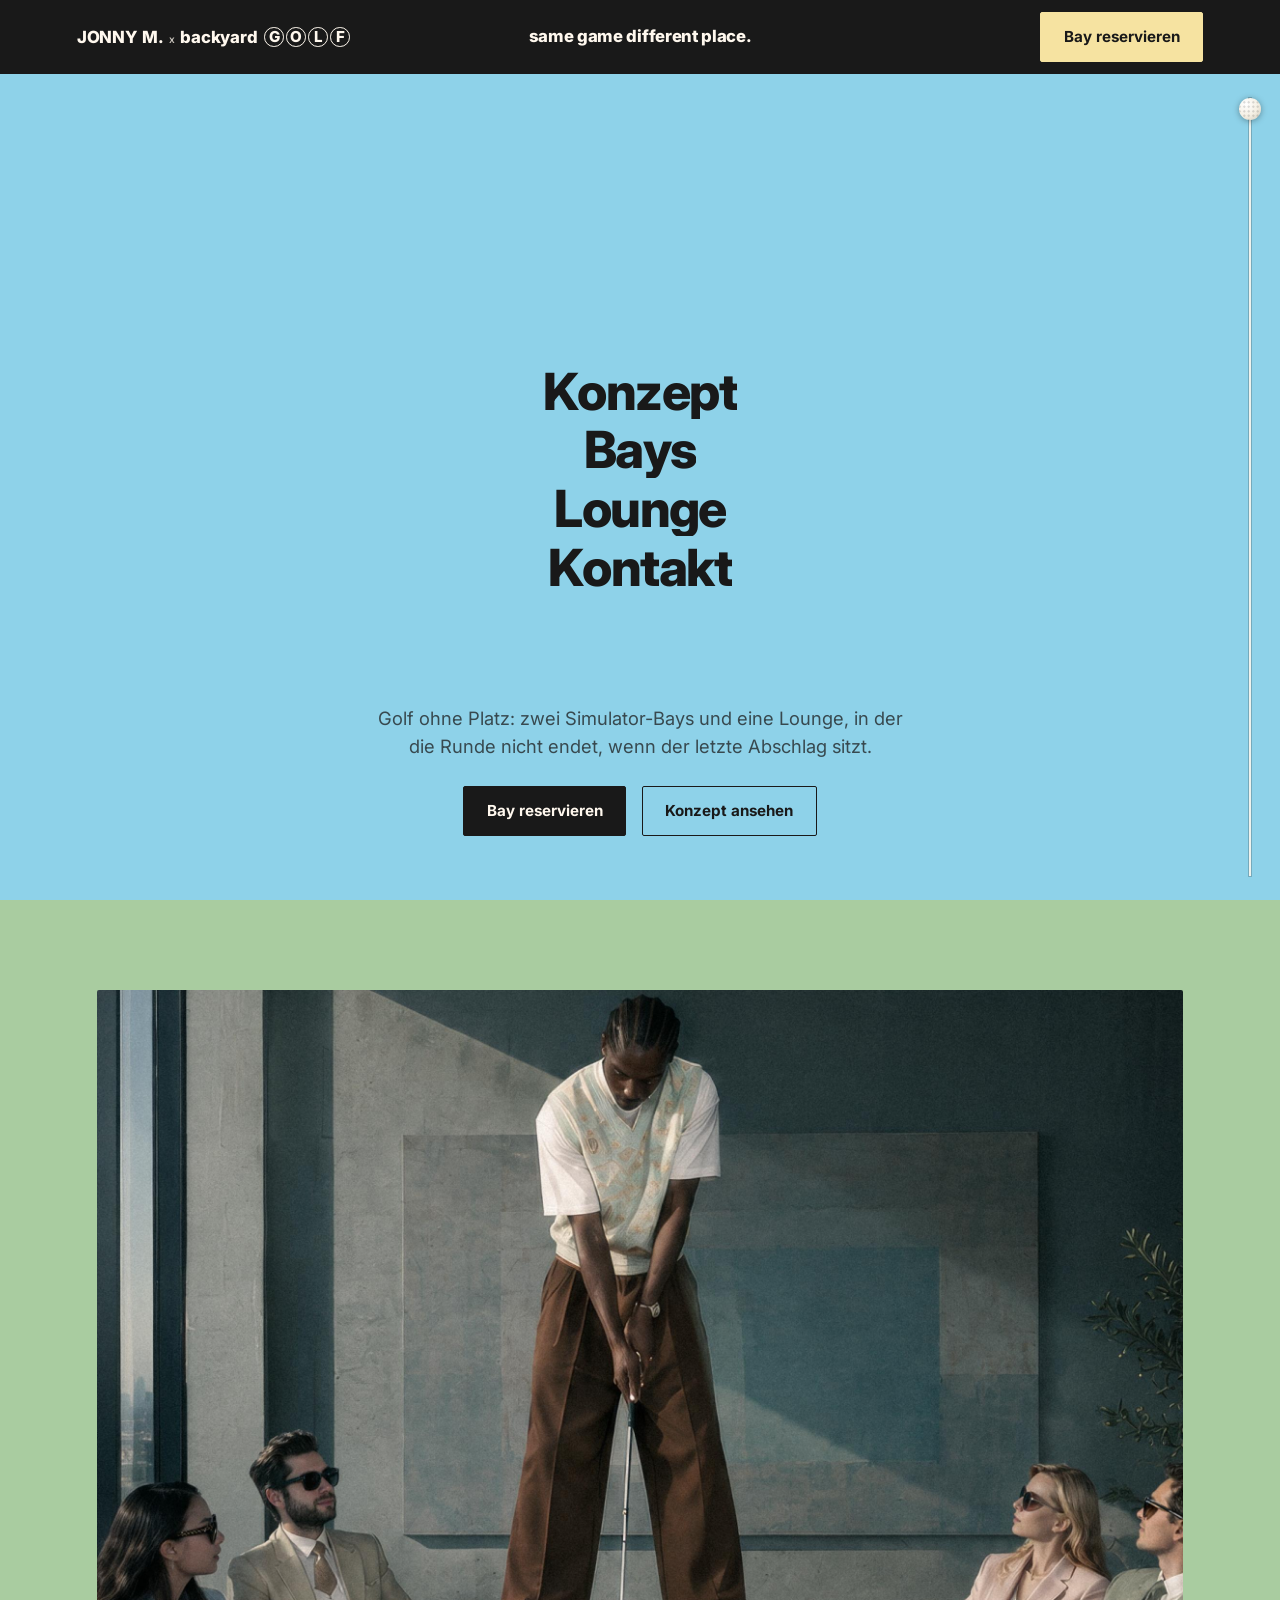
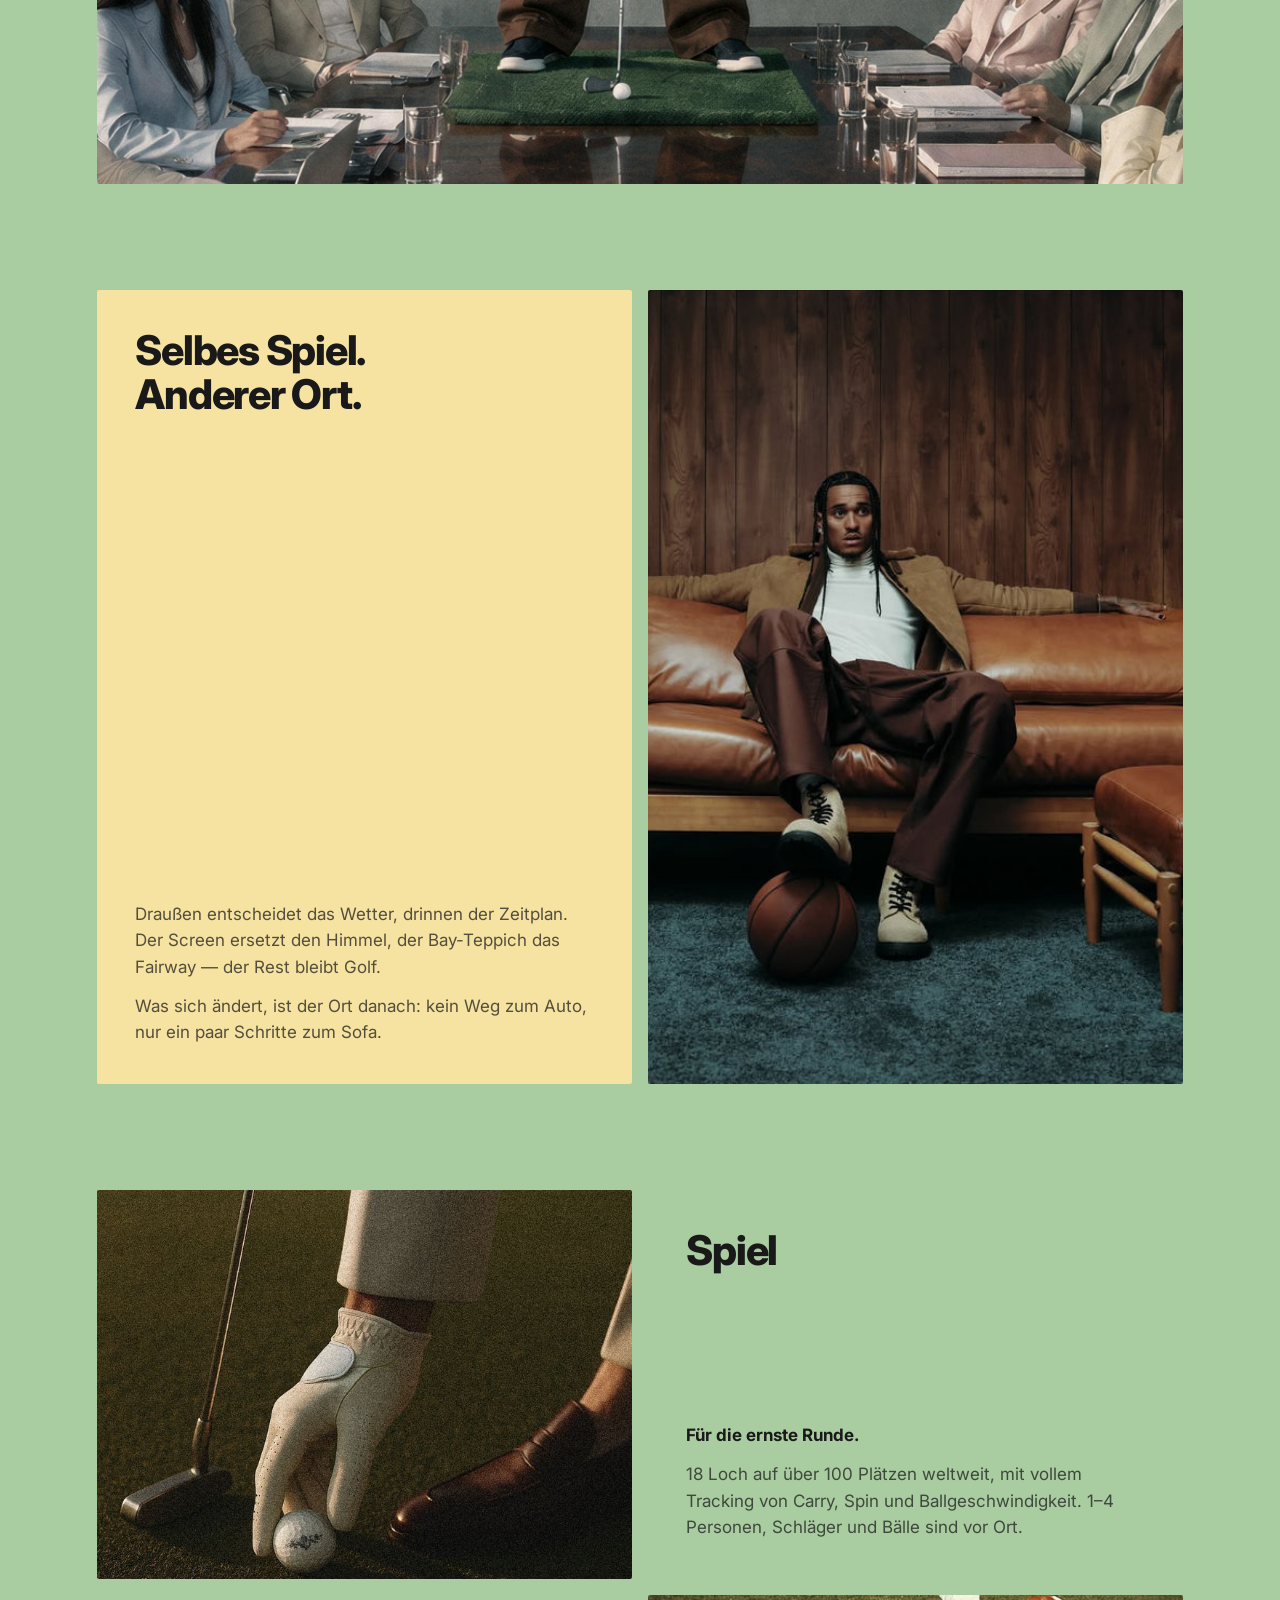
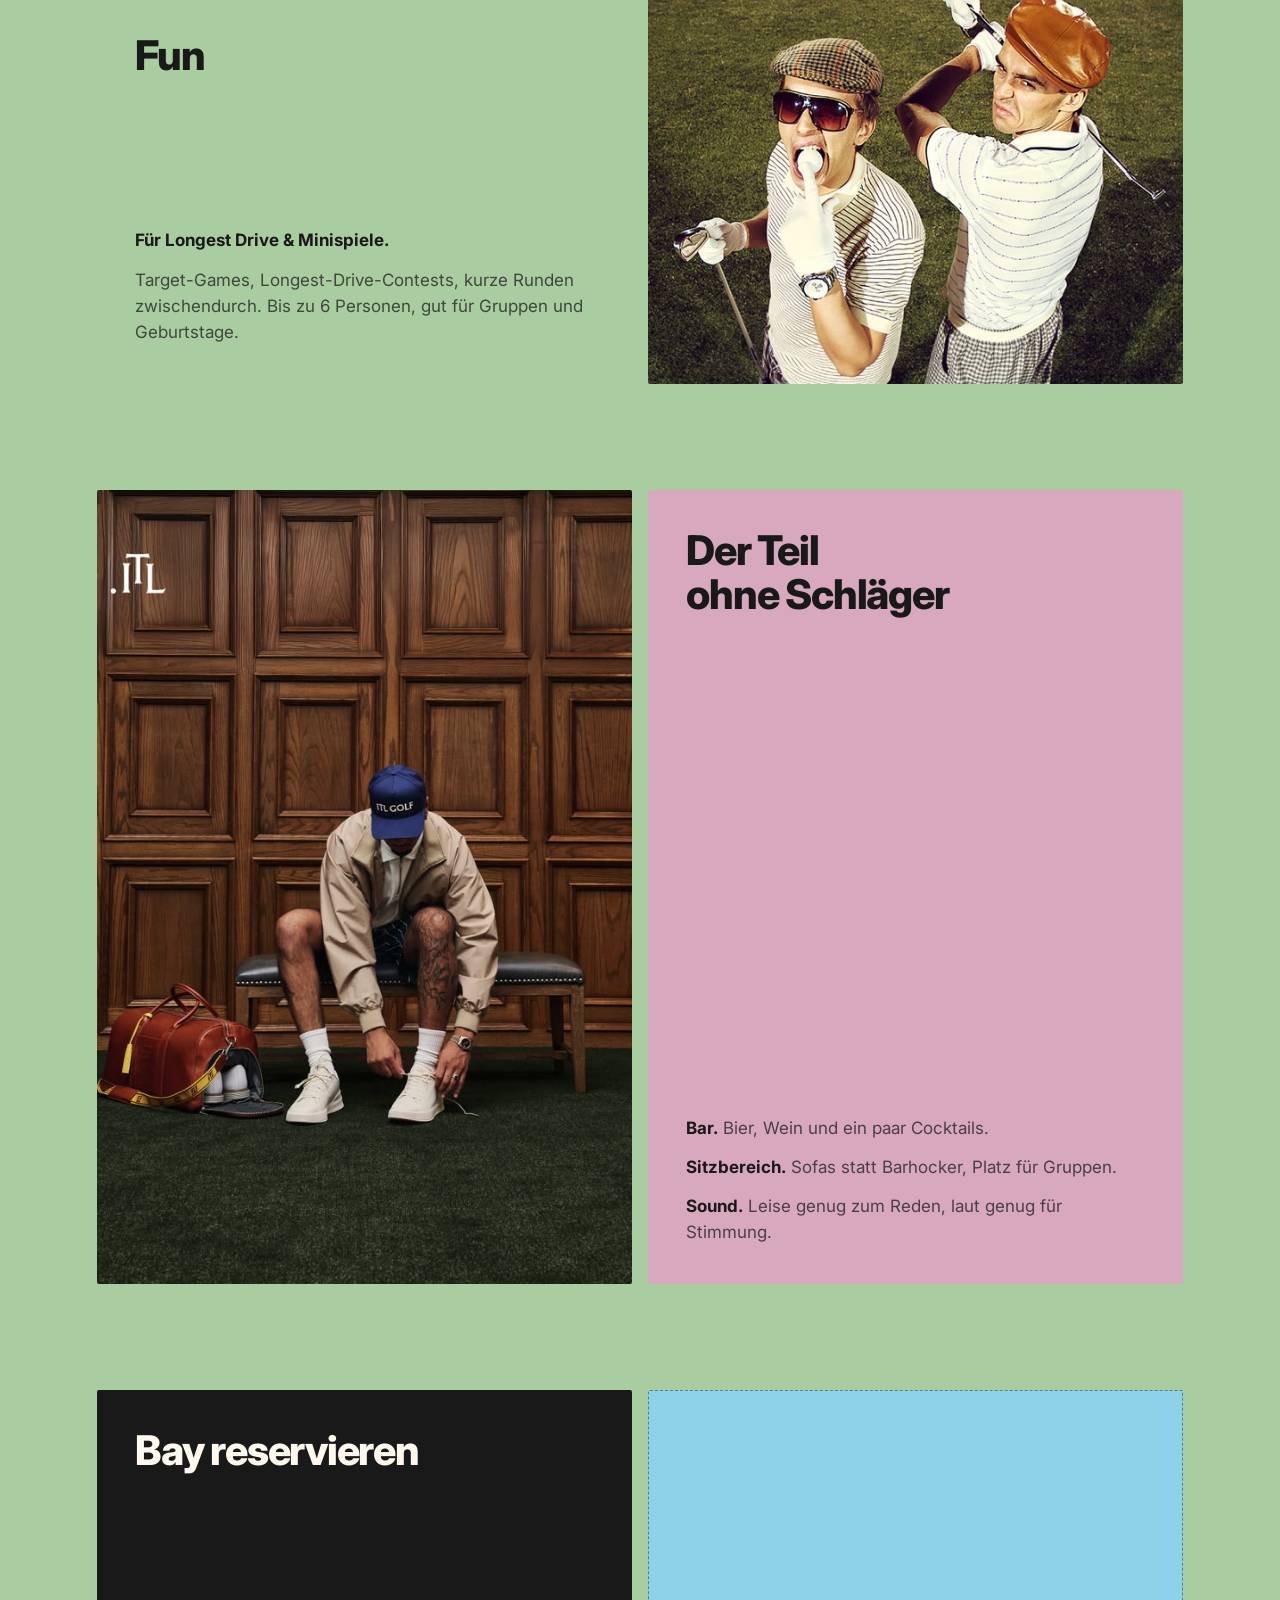
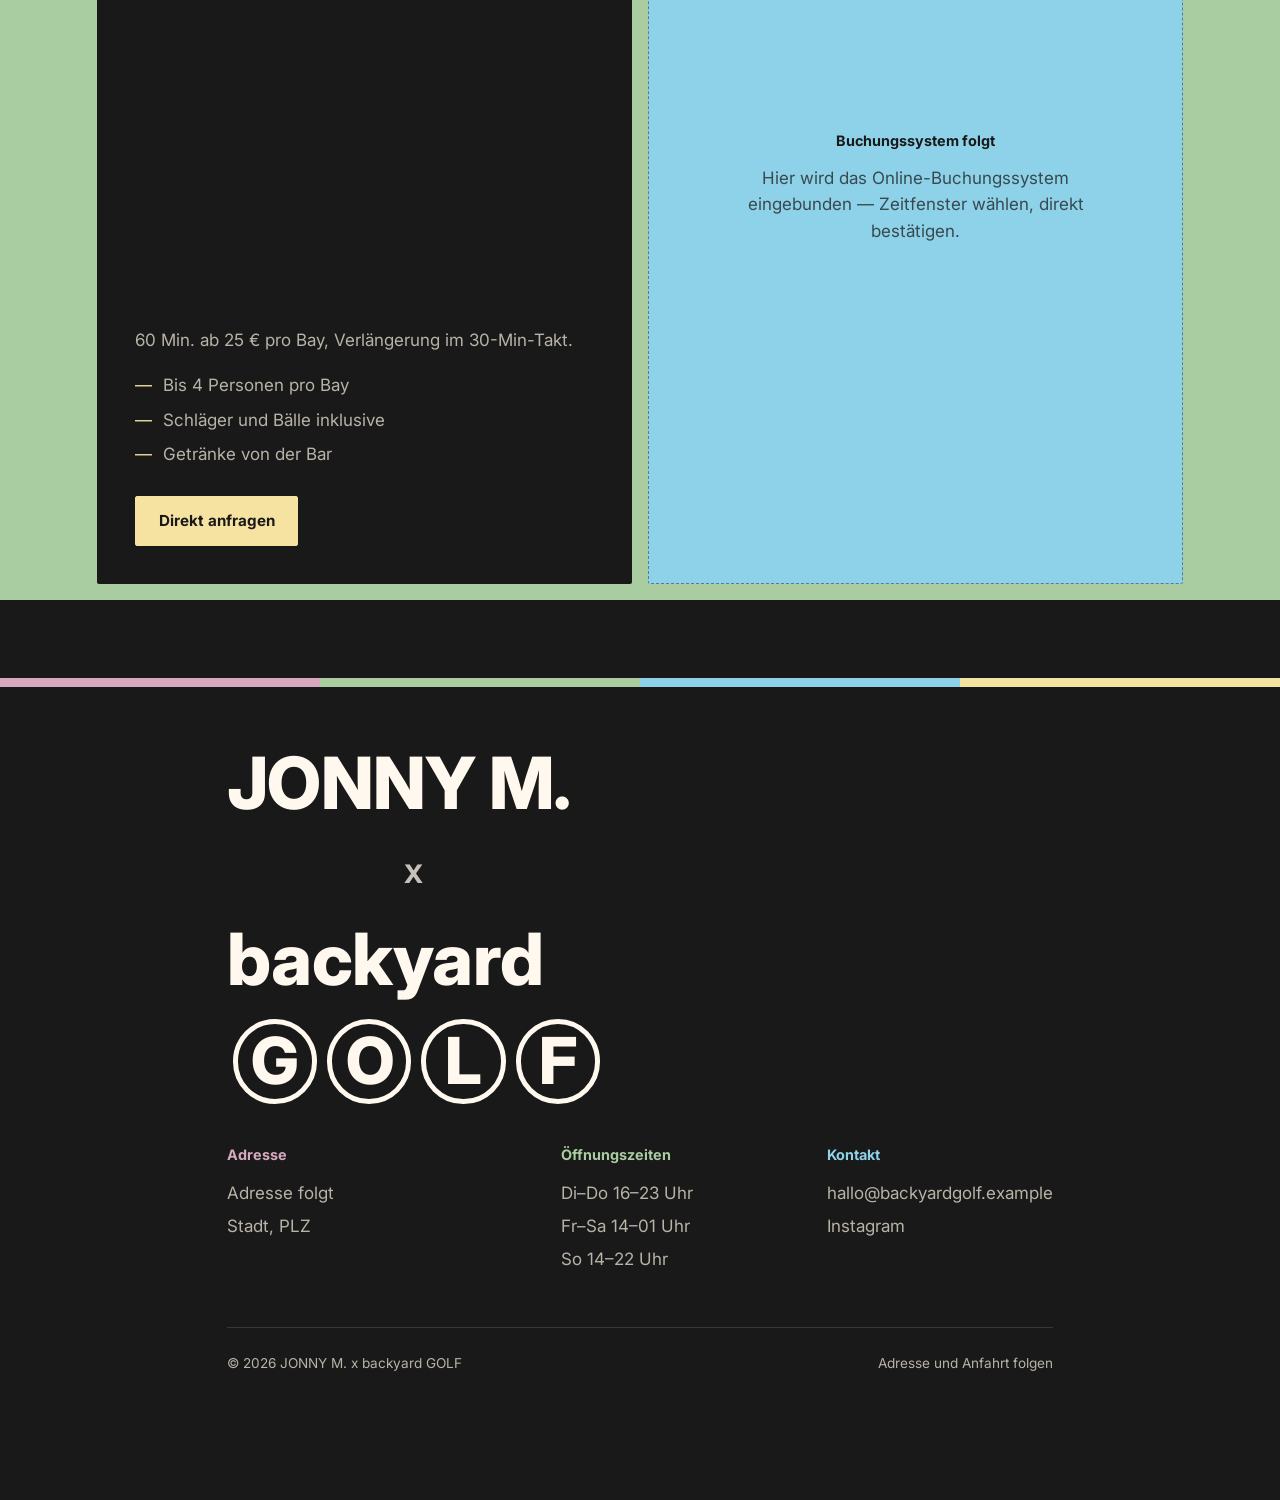
==== commit e2c865f7: "Add golf ball scrollbar on the right (experiment) Co-Authored-By: Claude Sonnet 5 <noreply@anthropic" ====
--- a/index.html
+++ b/index.html
@@ -163,6 +163,10 @@
     </div>
   </footer>
 
+  <div class="ballbar-hit" aria-hidden="true"></div>
+  <div class="ballbar-track" aria-hidden="true"></div>
+  <div class="ballbar-ball" aria-hidden="true"></div>
+
   <script src="script.js"></script>
 </body>
 </html>
--- a/styles.css
+++ b/styles.css
@@ -659,3 +659,78 @@
     padding-right: 5vw;
   }
 }
+
+/* ---------- Golf ball scrollbar (desktop) ---------- */
+
+.ballbar-hit,
+.ballbar-track,
+.ballbar-ball {
+  display: none;
+}
+
+@media (min-width: 901px) {
+  html {
+    scrollbar-width: none;
+  }
+
+  html::-webkit-scrollbar {
+    display: none;
+  }
+
+  html.is-dragging {
+    scroll-snap-type: none !important;
+    scroll-behavior: auto !important;
+  }
+
+  .ballbar-hit,
+  .ballbar-track,
+  .ballbar-ball {
+    display: block;
+    position: fixed;
+    top: calc(var(--header-h) + 1.5rem);
+    bottom: 1.5rem;
+    right: 1.1rem;
+  }
+
+  .ballbar-hit {
+    width: 24px;
+    z-index: 105;
+    cursor: pointer;
+  }
+
+  .ballbar-track {
+    width: 2px;
+    right: calc(1.1rem + 11px);
+    background: var(--cream);
+    opacity: 0.85;
+    box-shadow: 0 0 0 1px rgba(25, 25, 25, 0.25);
+    pointer-events: none;
+  }
+
+  .ballbar-ball {
+    --rot: 0deg;
+    bottom: auto;
+    right: calc(1.1rem + 1px);
+    width: 22px;
+    height: 22px;
+    border-radius: 50%;
+    background: radial-gradient(circle at 32% 28%, #ffffff 0%, #f4efe3 55%, #cfc8b8 100%);
+    box-shadow: 0 1px 6px rgba(0, 0, 0, 0.35);
+    overflow: hidden;
+    z-index: 106;
+    cursor: grab;
+    touch-action: none;
+  }
+
+  .ballbar-ball.is-grabbed {
+    cursor: grabbing;
+  }
+
+  .ballbar-ball::before {
+    content: "";
+    position: absolute;
+    inset: -30%;
+    background: radial-gradient(circle, rgba(25, 25, 25, 0.16) 0.9px, transparent 1.3px) 0 0 / 4.5px 4.5px;
+    transform: rotate(var(--rot));
+  }
+}
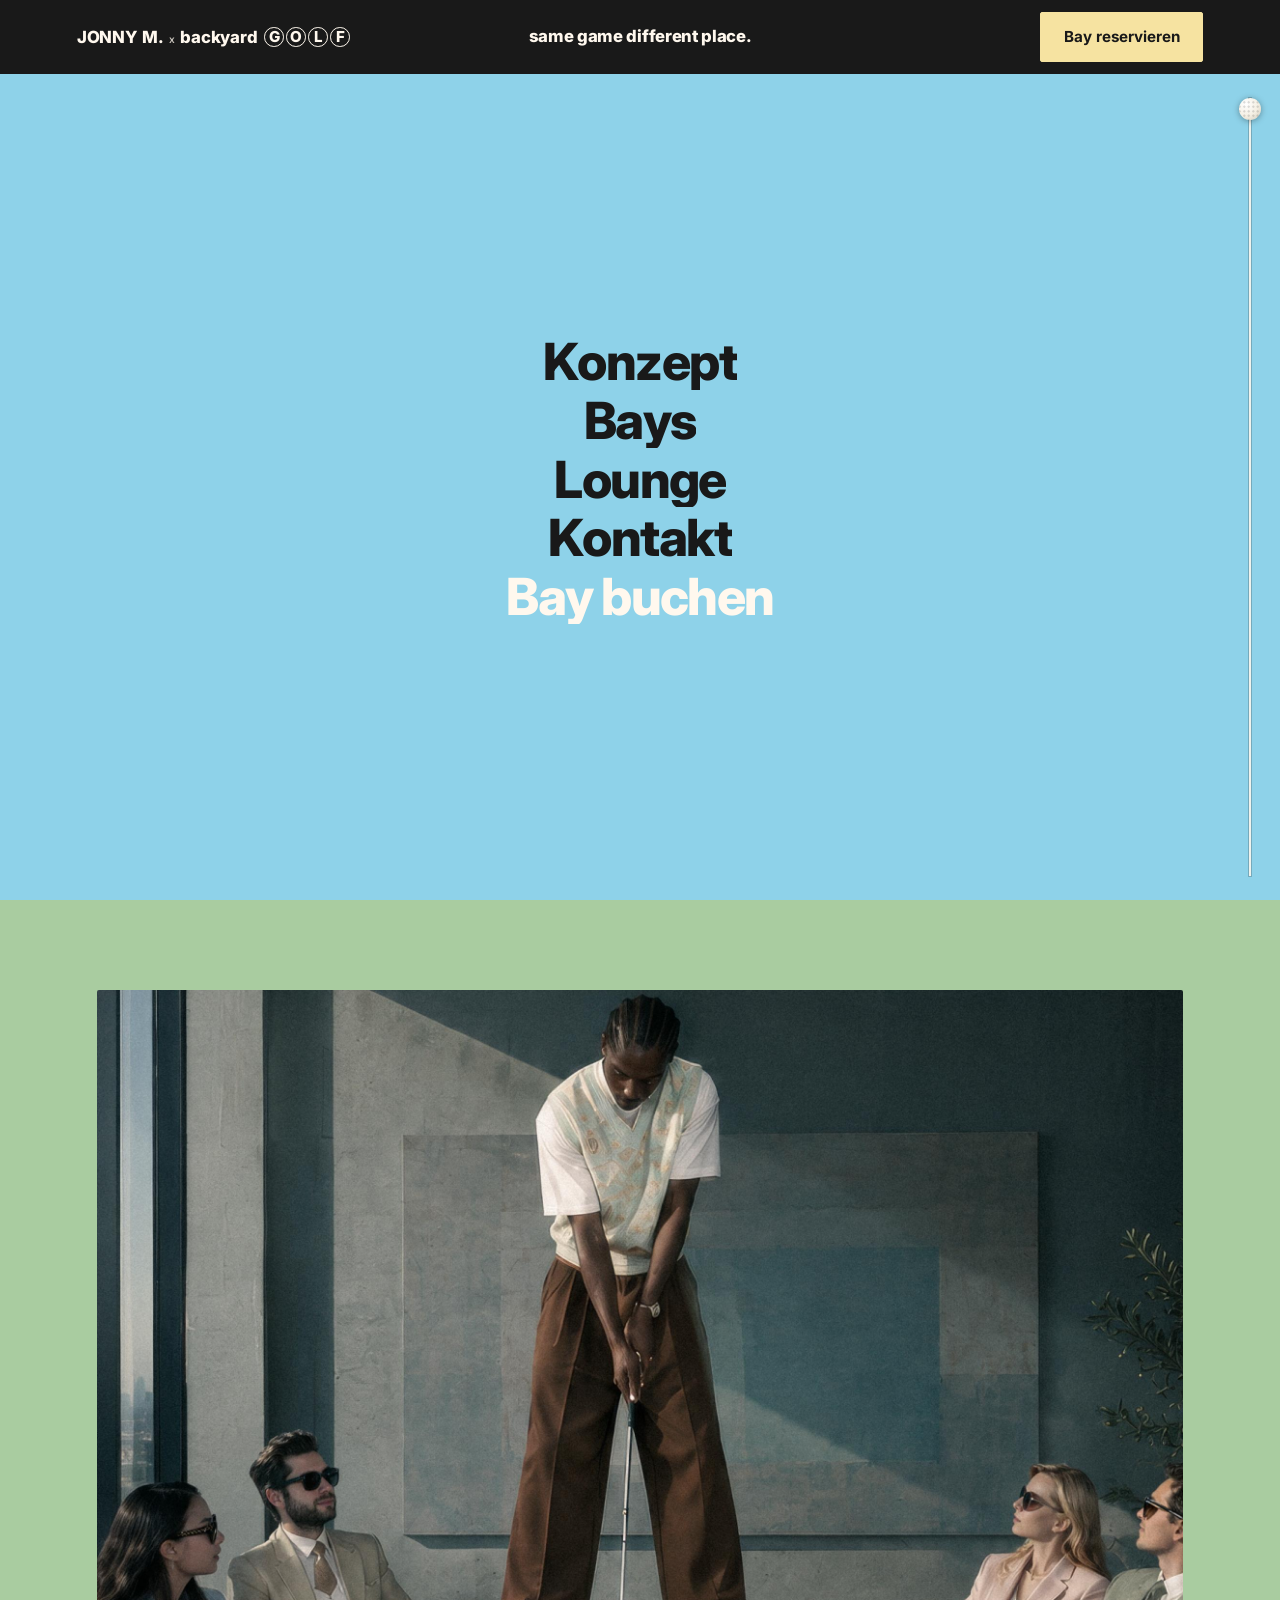
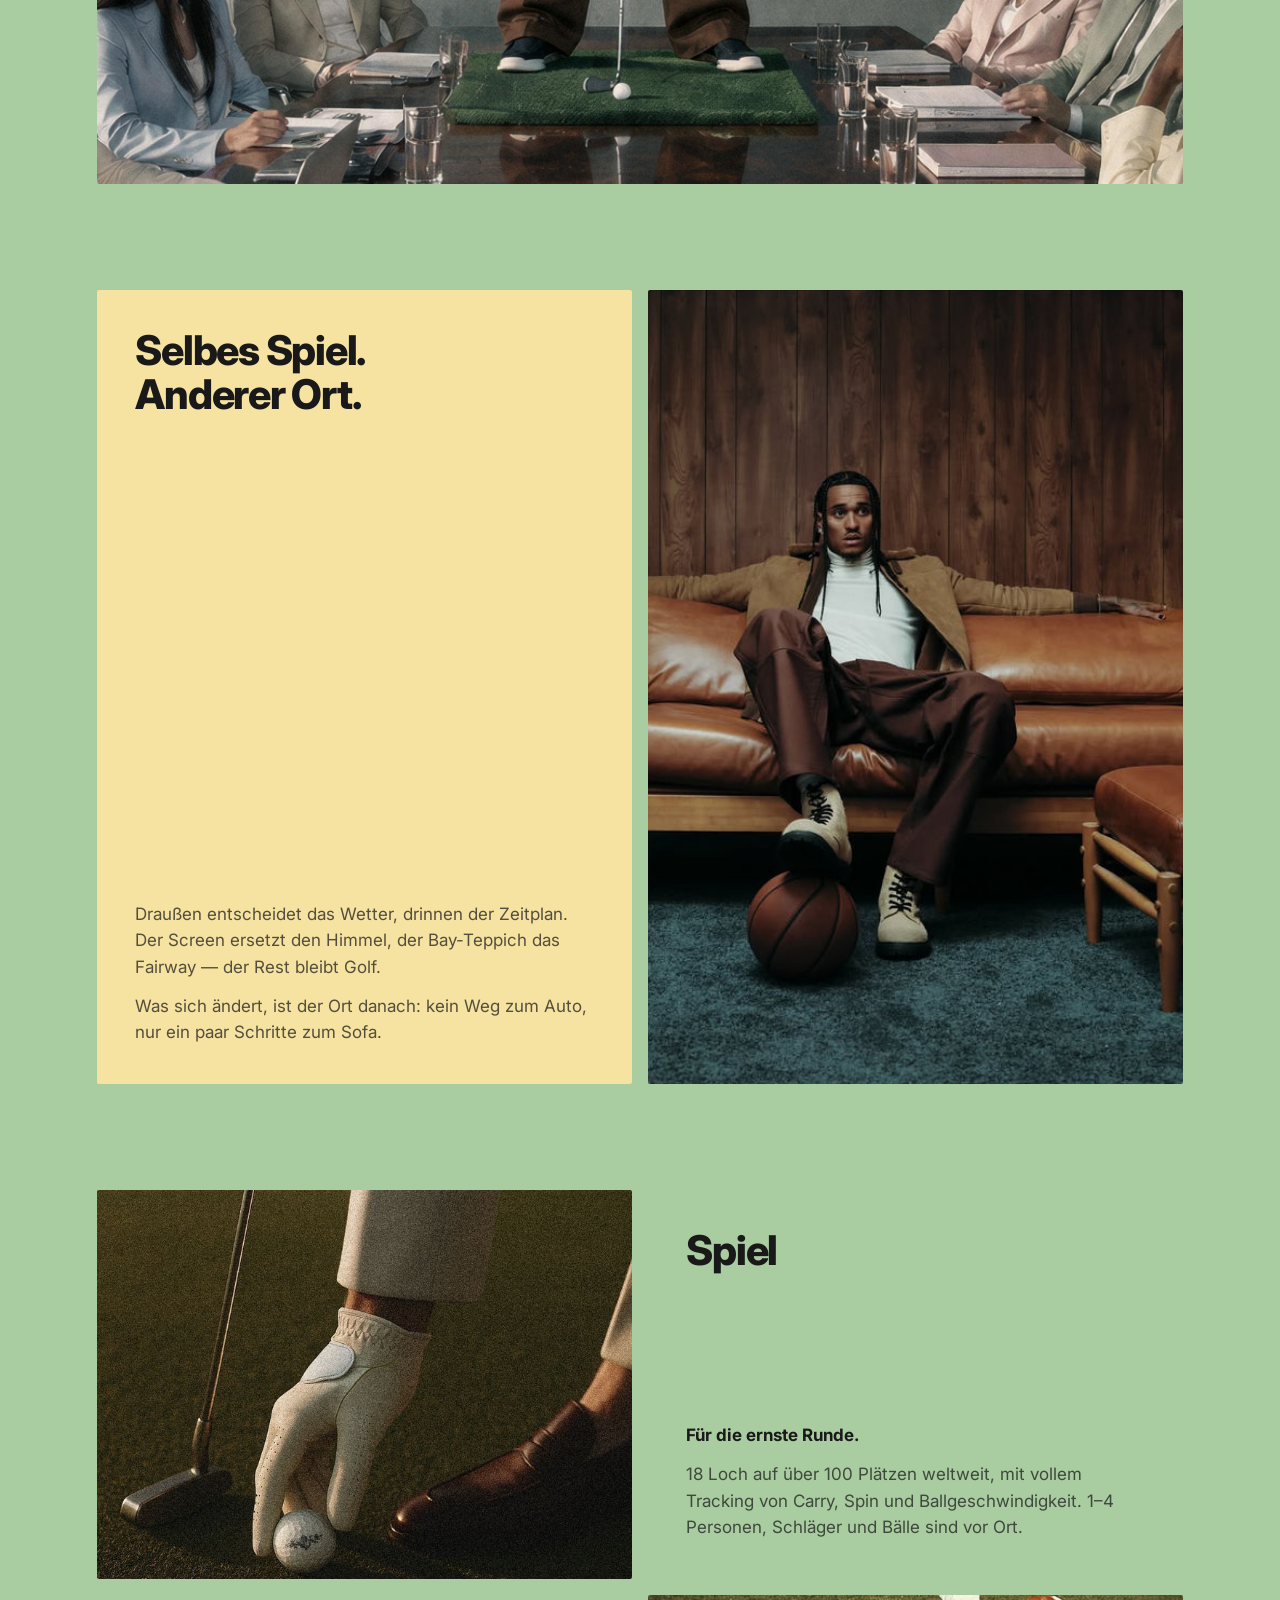
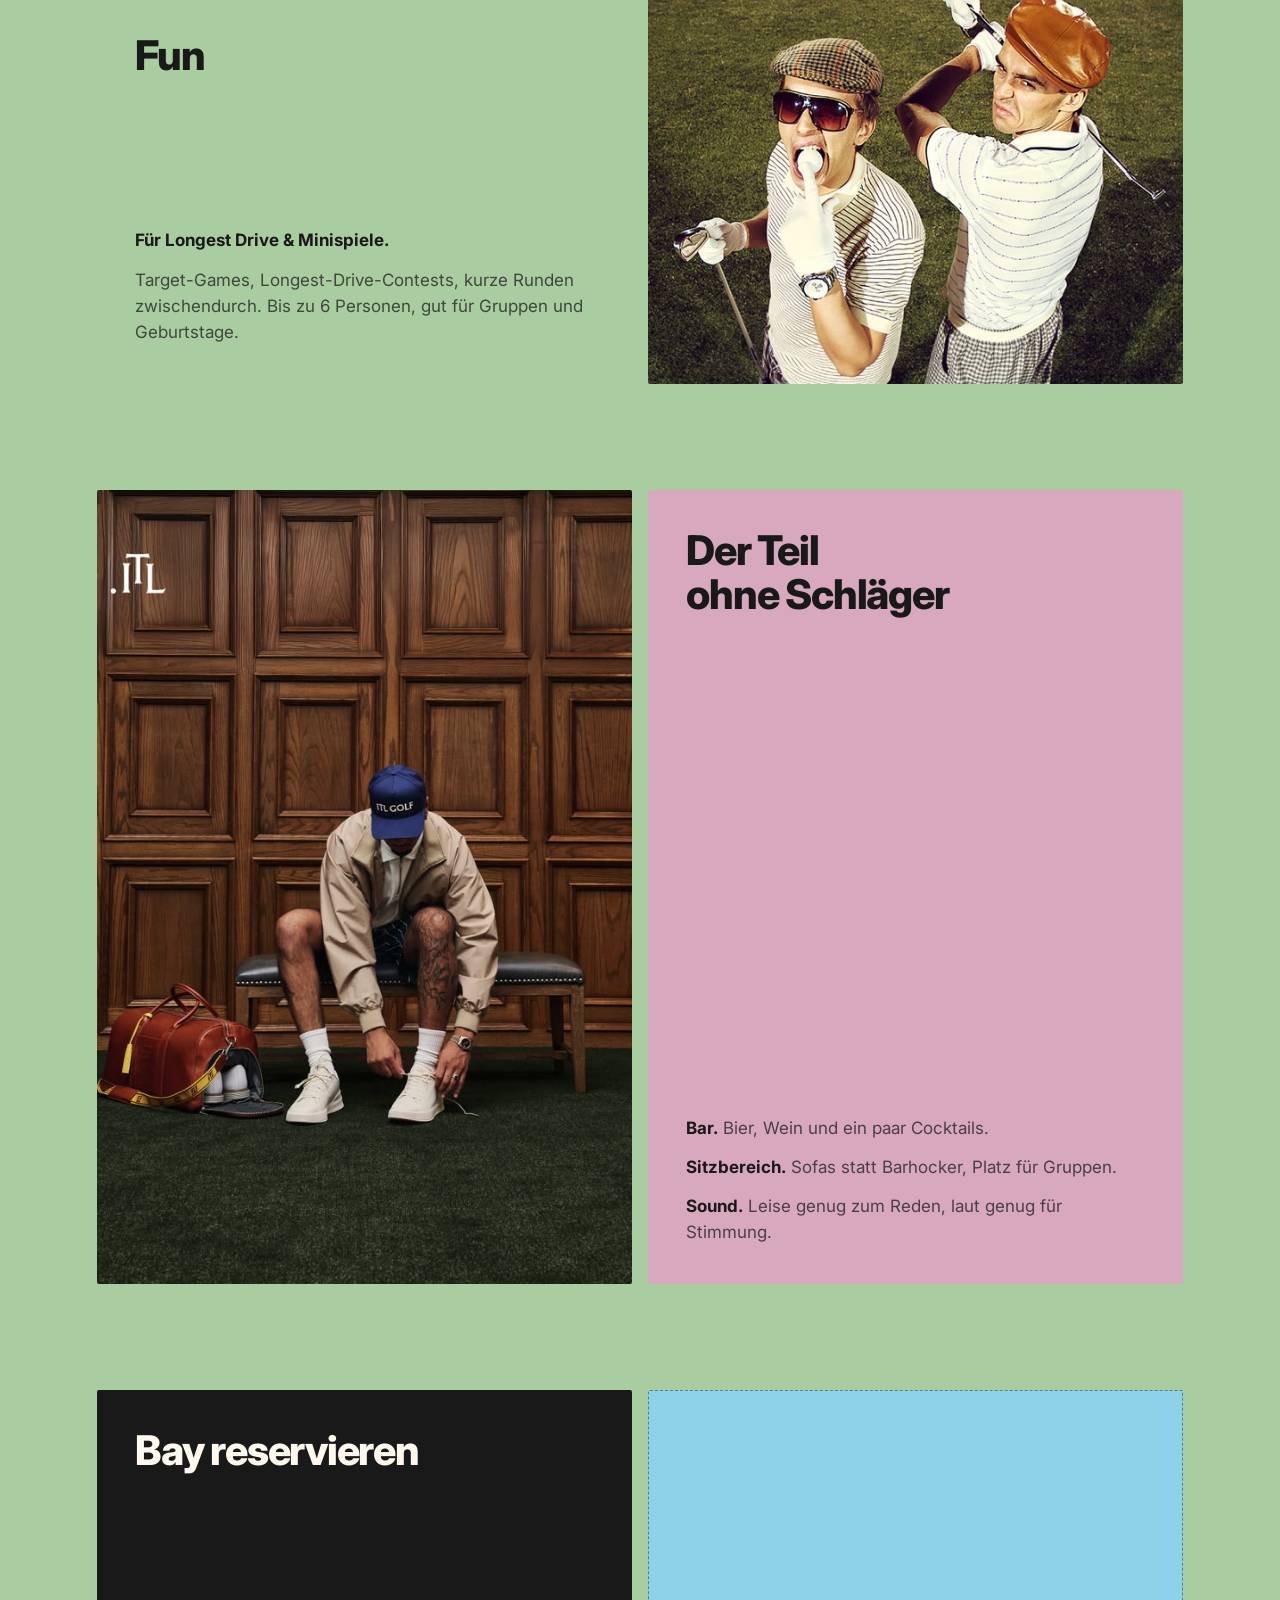
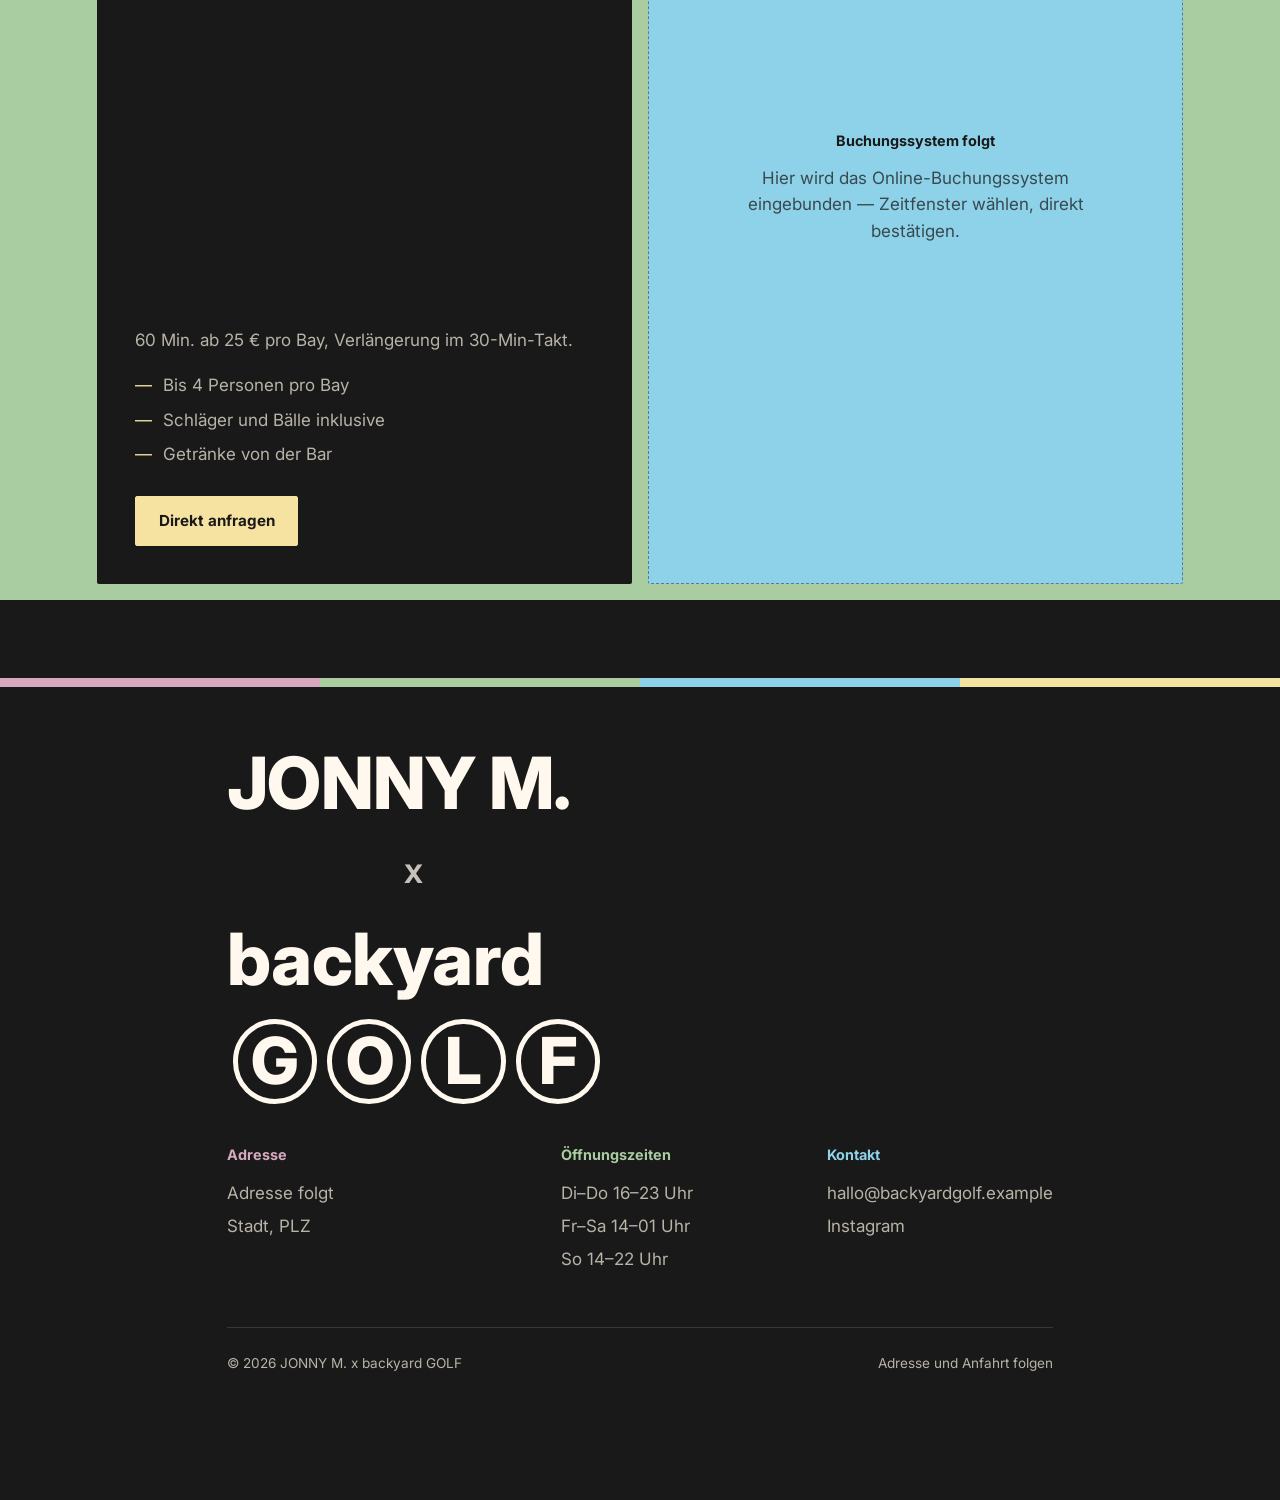
==== commit e5d24af2: "Hero: menu only, add highlighted Bay buchen item (experiment) Co-Authored-By: Claude Sonnet 5 <norep" ====
--- a/index.html
+++ b/index.html
@@ -37,15 +37,8 @@
         <li><a href="#bays" class="tr" data-text-roll>Bays</a></li>
         <li><a href="#lounge" class="tr" data-text-roll>Lounge</a></li>
         <li><a href="#kontakt" class="tr" data-text-roll>Kontakt</a></li>
+        <li><a href="#booking" class="tr tr--highlight" data-text-roll>Bay buchen</a></li>
       </ul>
-      <div class="hero-foot">
-        <p class="hero-sub">Golf ohne Platz: zwei Simulator-Bays und eine Lounge, in der die Runde nicht endet, wenn der letzte Abschlag sitzt.</p>
-        <div class="hero-actions">
-          <a href="#booking" class="btn">Bay reservieren</a>
-          <a href="#konzept" class="btn btn-ghost">Konzept ansehen</a>
-        </div>
-
-      </div>
     </section>
 
     <section class="screen">
--- a/styles.css
+++ b/styles.css
@@ -175,17 +175,6 @@
   color: var(--gold);
 }
 
-.btn-ghost {
-  background: transparent;
-  color: var(--iron);
-}
-
-.btn-ghost:hover,
-.btn-ghost:focus-visible {
-  background: var(--iron);
-  color: var(--cream);
-}
-
 /* ---------- Header ---------- */
 
 .site-header {
@@ -285,21 +274,6 @@
   text-align: center;
 }
 
-.hero-foot {
-  grid-row: 3;
-  align-self: end;
-  display: flex;
-  flex-direction: column;
-  align-items: center;
-}
-
-.hero-sub {
-  font-size: 1.15rem;
-  color: var(--soft-iron);
-  max-width: 44ch;
-  margin: 0 0 1.6rem;
-}
-
 /* Text roll menu (hero) */
 
 .hero-menu {
@@ -325,6 +299,10 @@
   color: var(--iron);
 }
 
+.tr--highlight {
+  color: var(--cream);
+}
+
 .tr-top {
   display: block;
 }
@@ -336,6 +314,7 @@
 
 .tr-char {
   display: inline-block;
+  white-space: pre;
   transition: transform 0.3s ease-in-out !important;
 }
 
@@ -351,13 +330,6 @@
 .tr:hover .tr-bottom .tr-char,
 .tr:focus-visible .tr-bottom .tr-char {
   transform: translateY(0);
-}
-
-.hero-actions {
-  display: flex;
-  gap: 1rem;
-  flex-wrap: wrap;
-  justify-content: center;
 }
 
 /* ---------- Boxes ---------- */
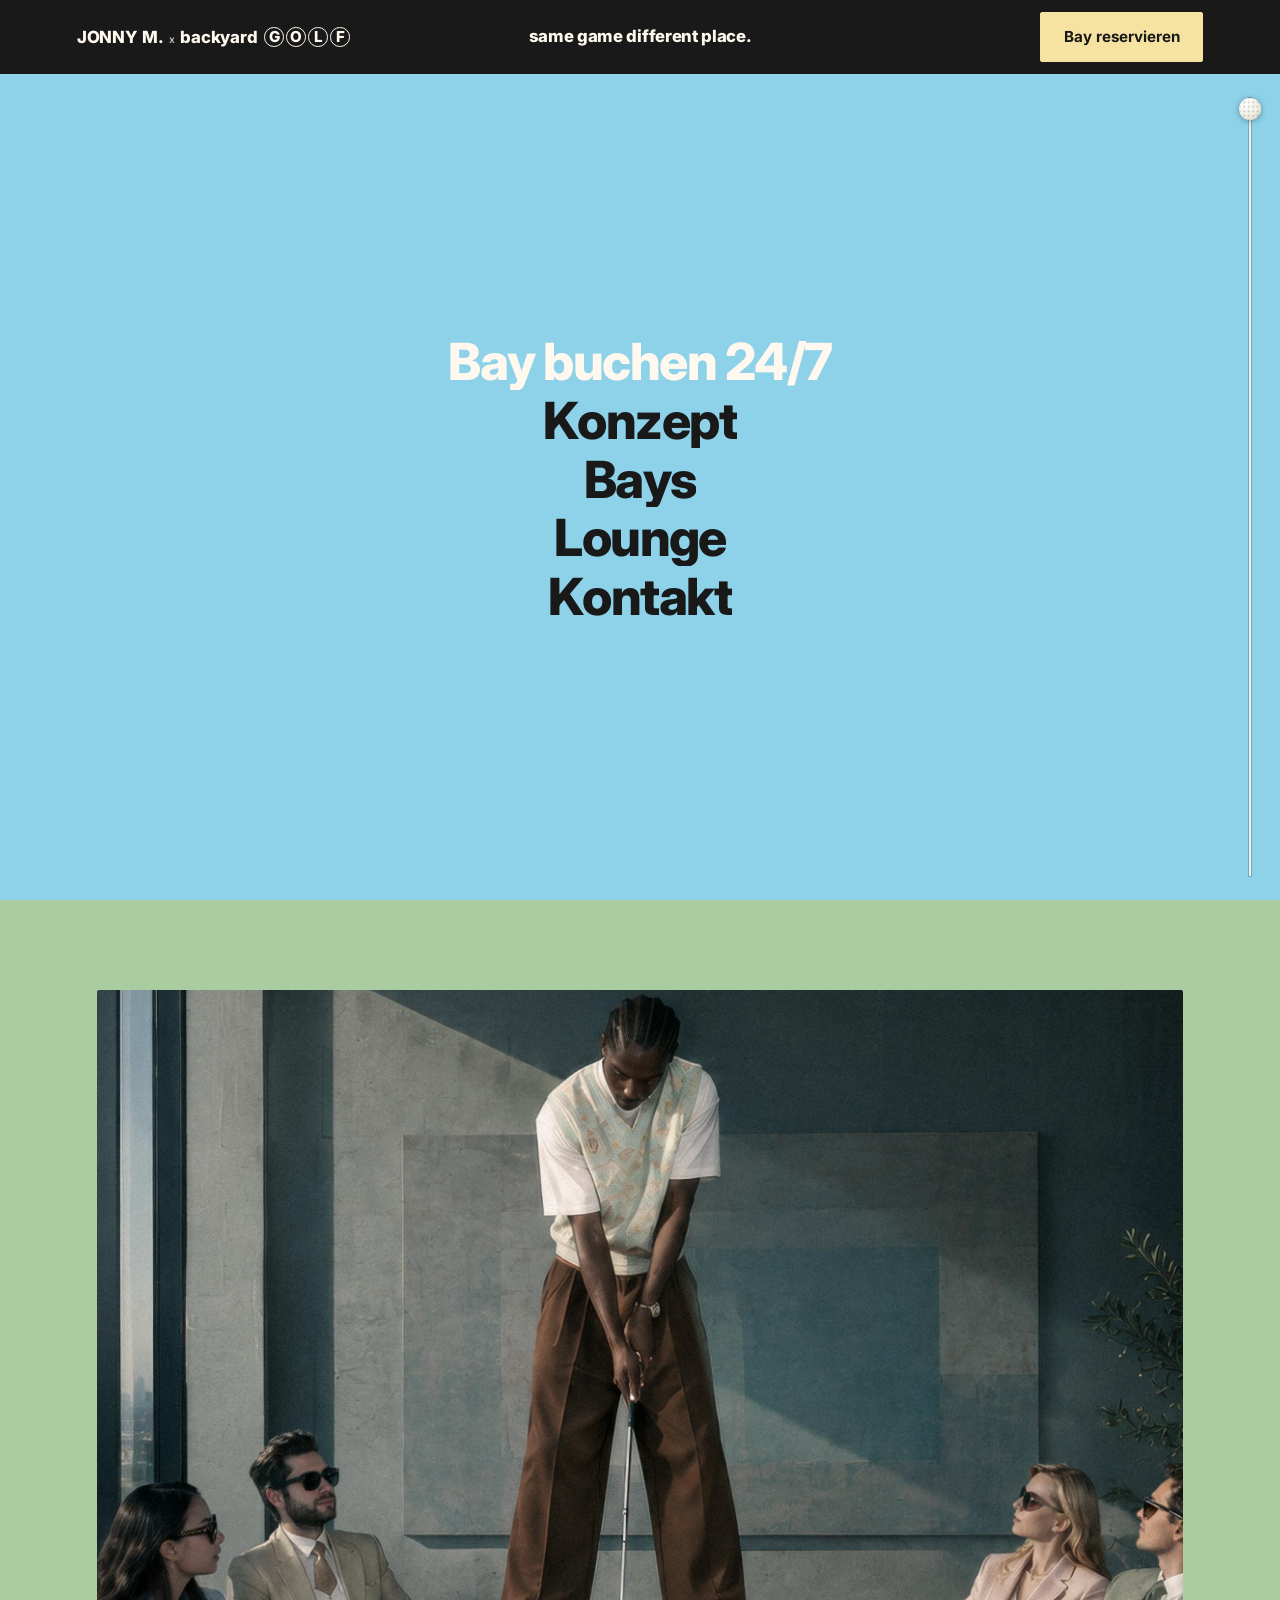
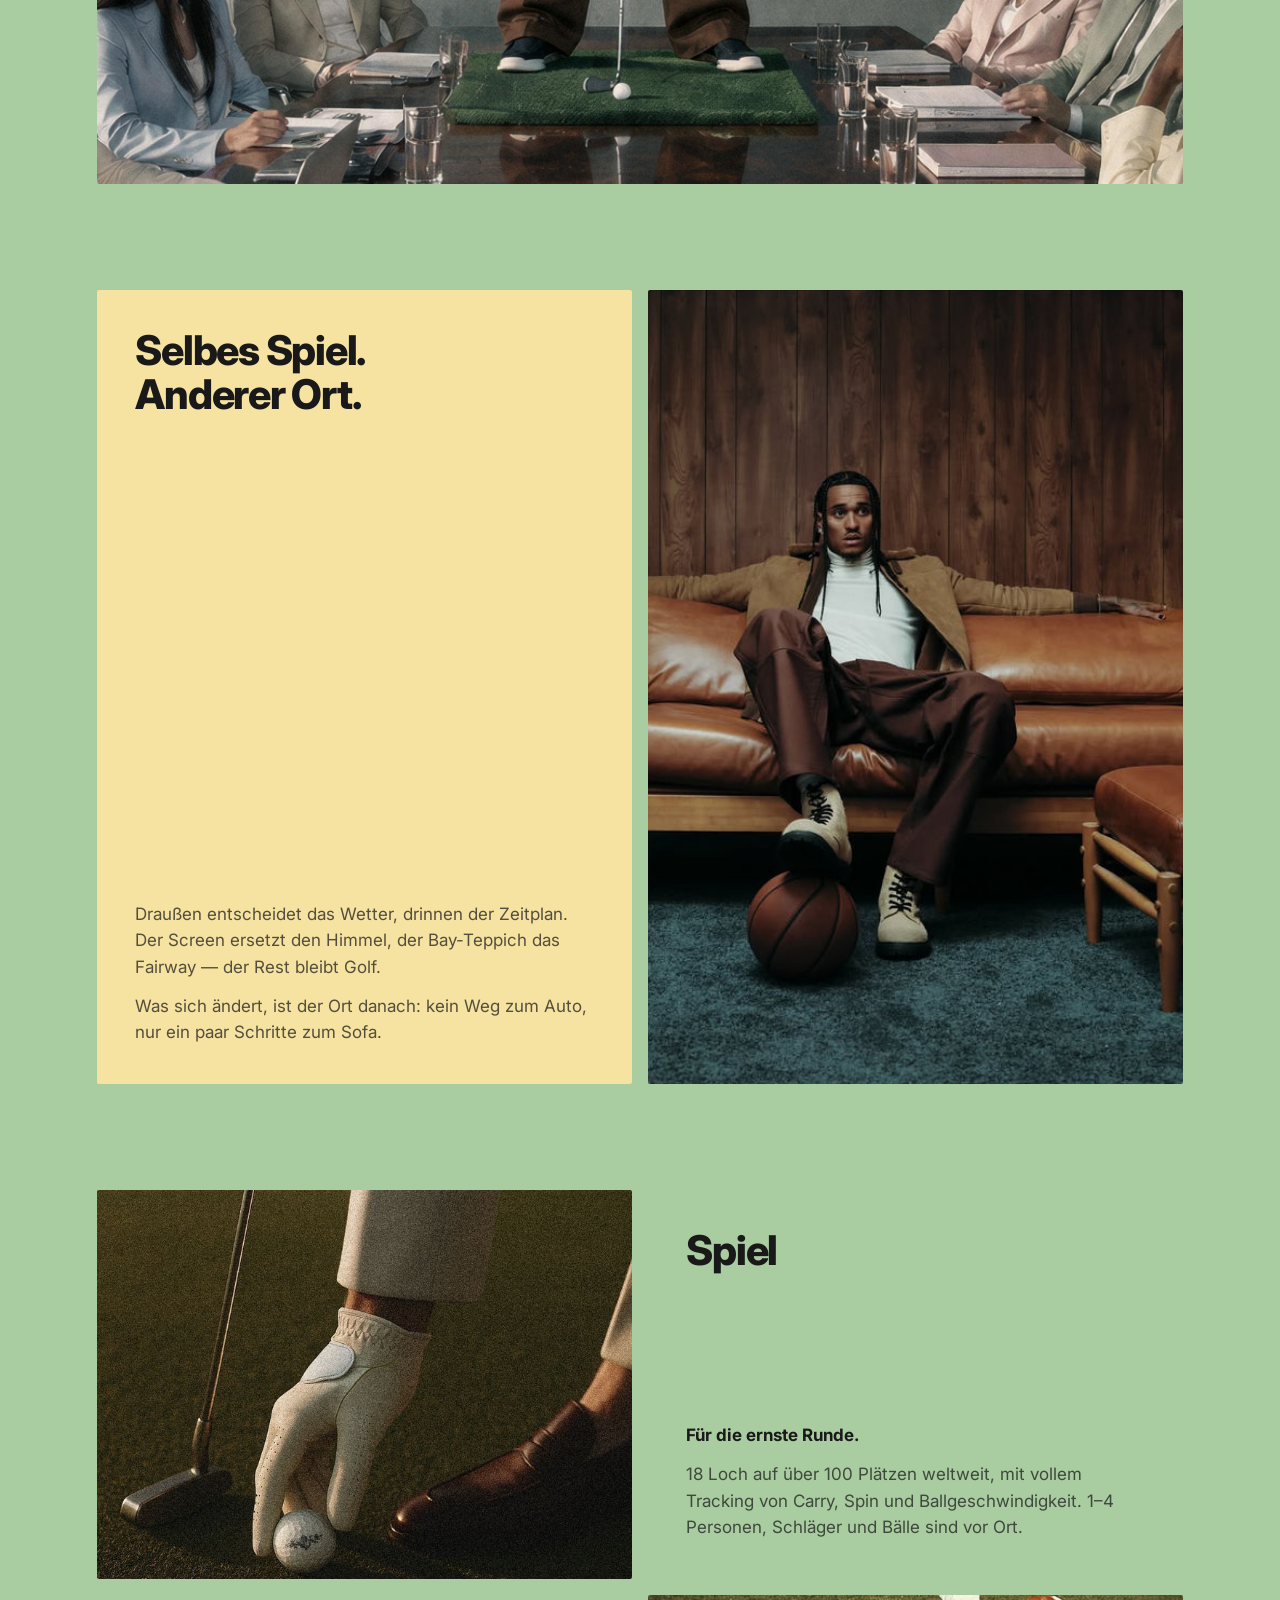
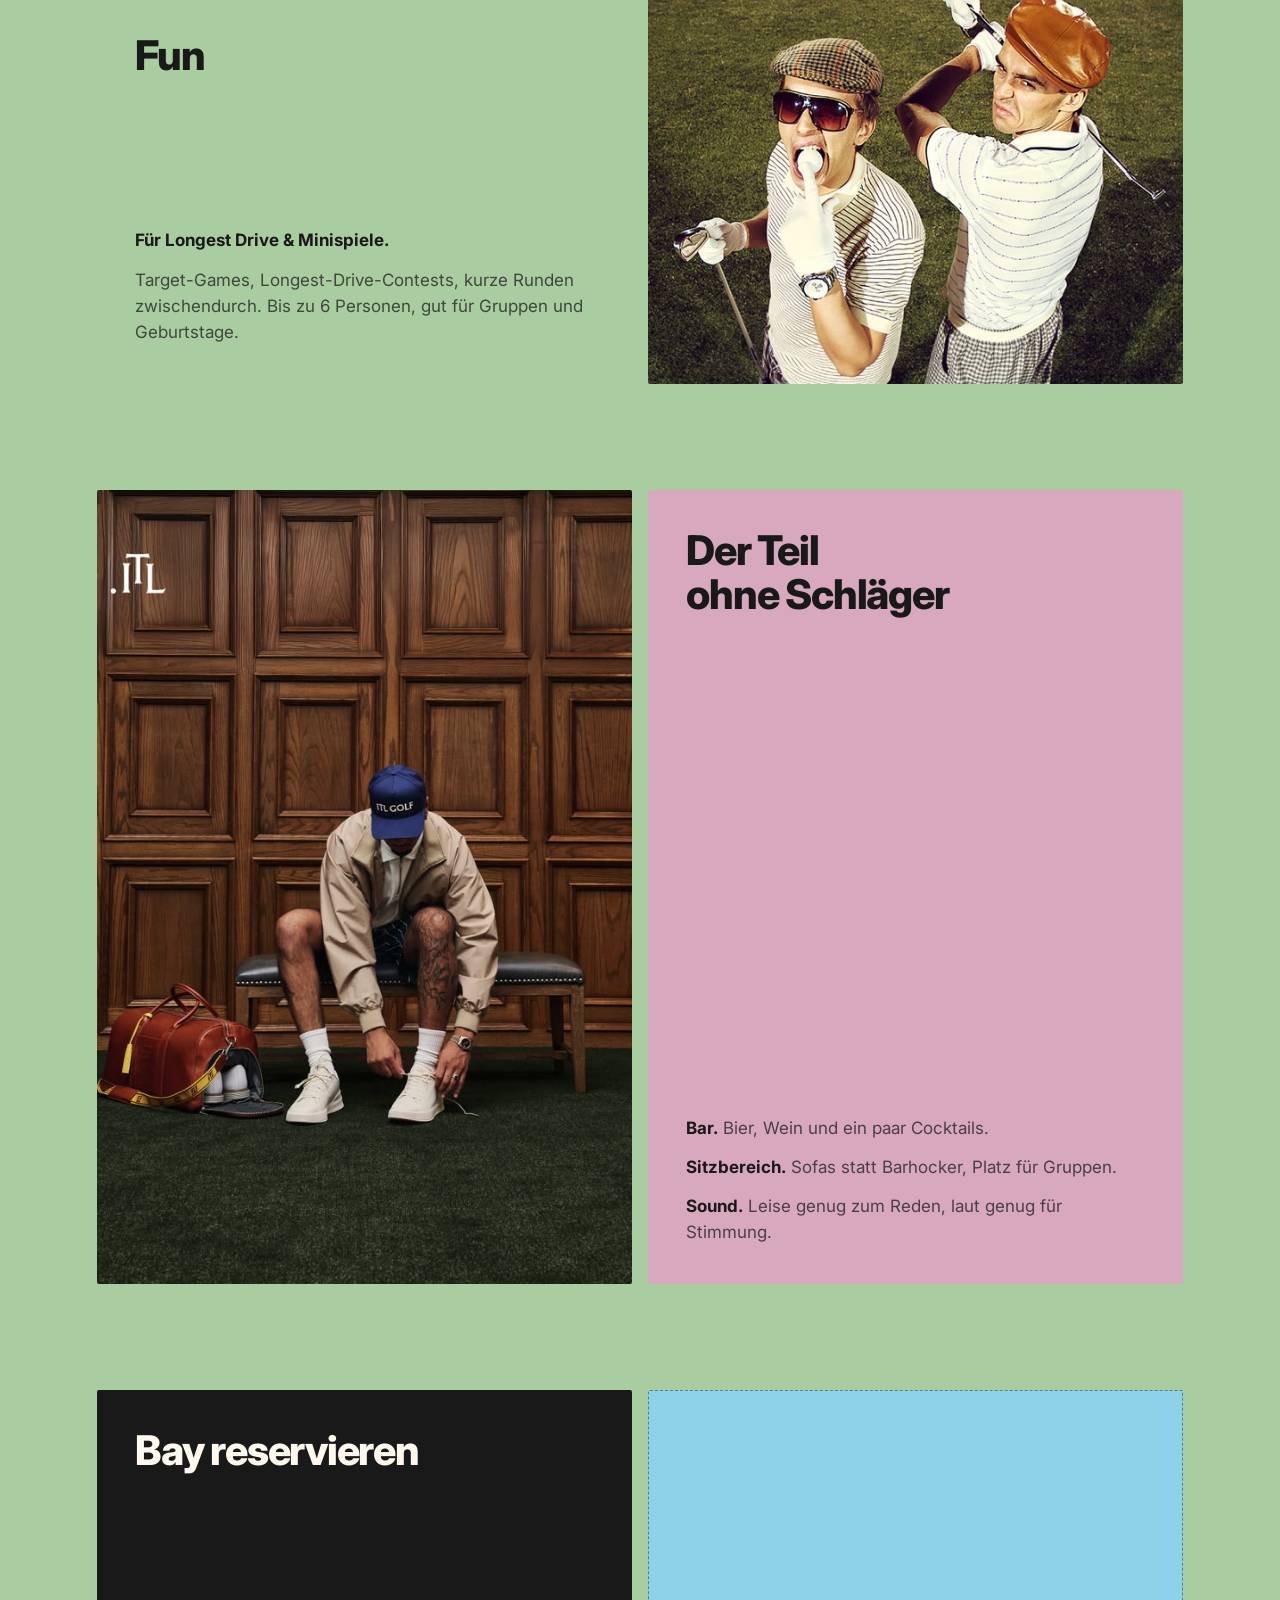
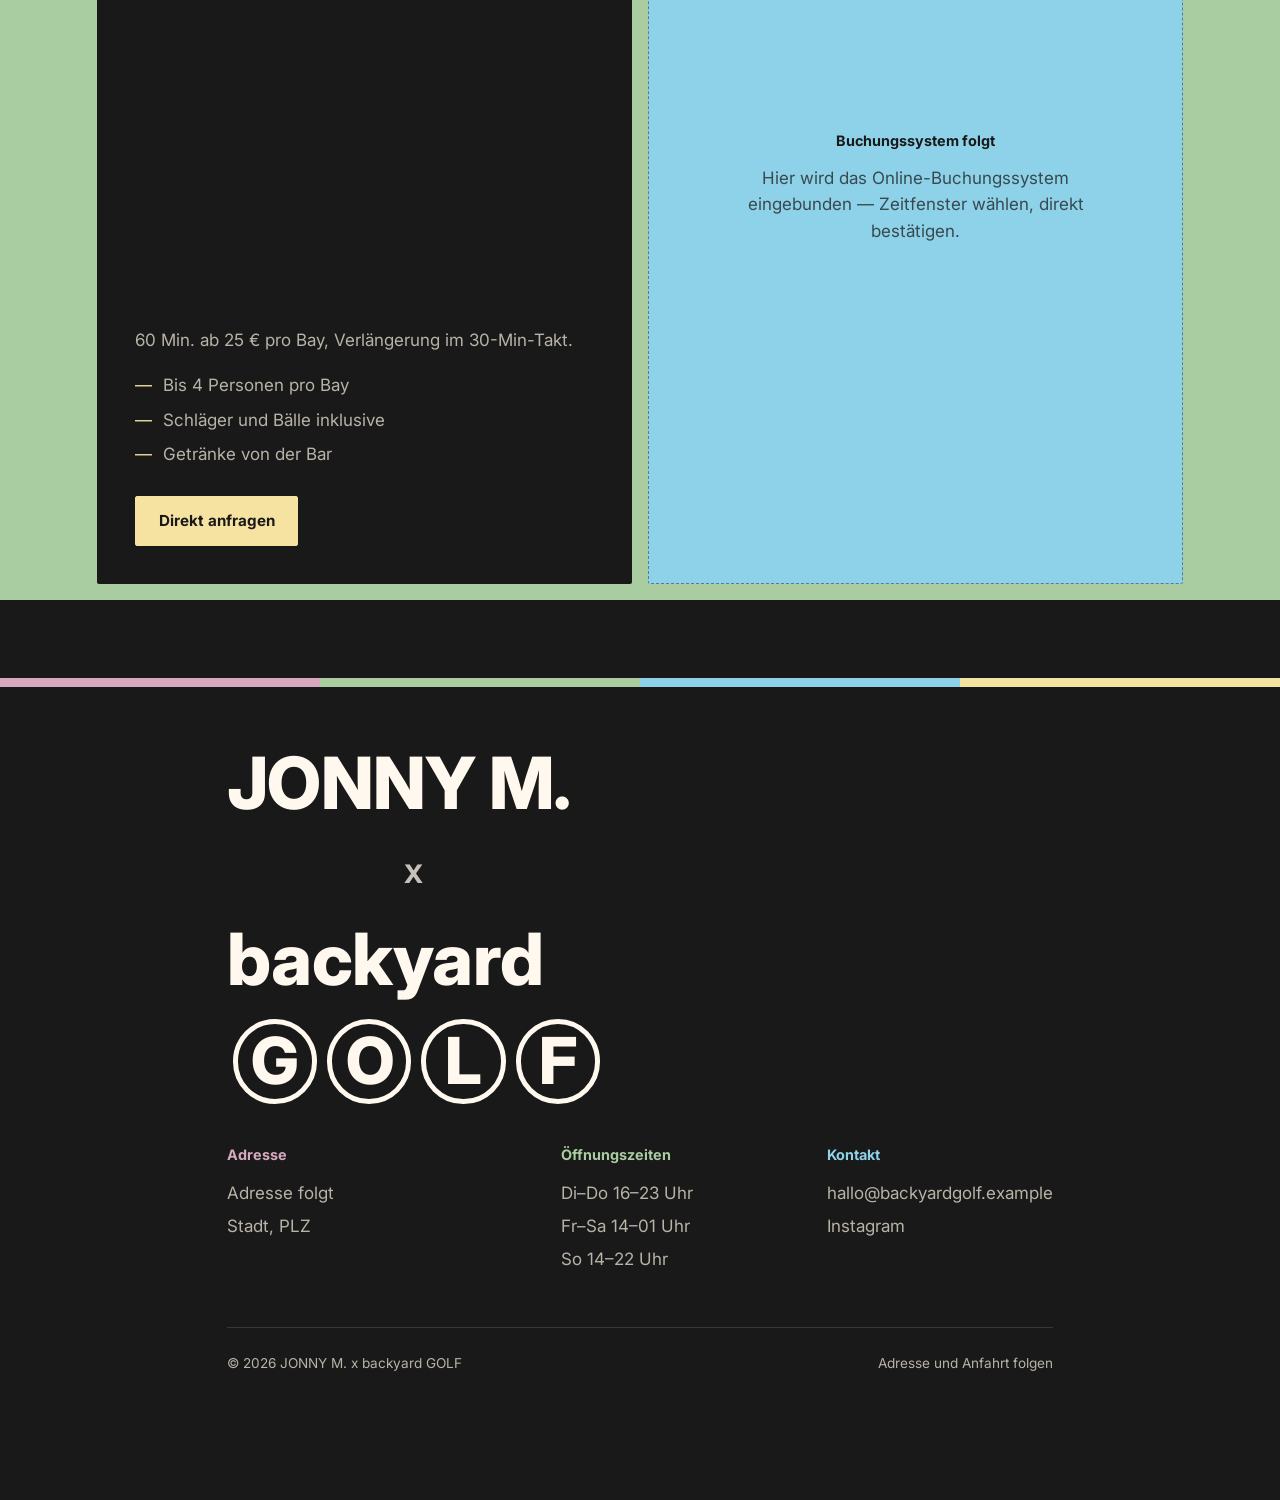
==== commit 7fcce2a1: "Hero menu: Bay buchen 24/7 as first item (experiment) Co-Authored-By: Claude Sonnet 5 <noreply@anthr" ====
--- a/index.html
+++ b/index.html
@@ -33,11 +33,11 @@
   <main id="top">
     <section class="hero">
       <ul class="hero-menu" aria-label="Seitenmenü">
+        <li><a href="#booking" class="tr tr--highlight" data-text-roll>Bay buchen 24/7</a></li>
         <li><a href="#konzept" class="tr" data-text-roll>Konzept</a></li>
         <li><a href="#bays" class="tr" data-text-roll>Bays</a></li>
         <li><a href="#lounge" class="tr" data-text-roll>Lounge</a></li>
         <li><a href="#kontakt" class="tr" data-text-roll>Kontakt</a></li>
-        <li><a href="#booking" class="tr tr--highlight" data-text-roll>Bay buchen</a></li>
       </ul>
     </section>
 
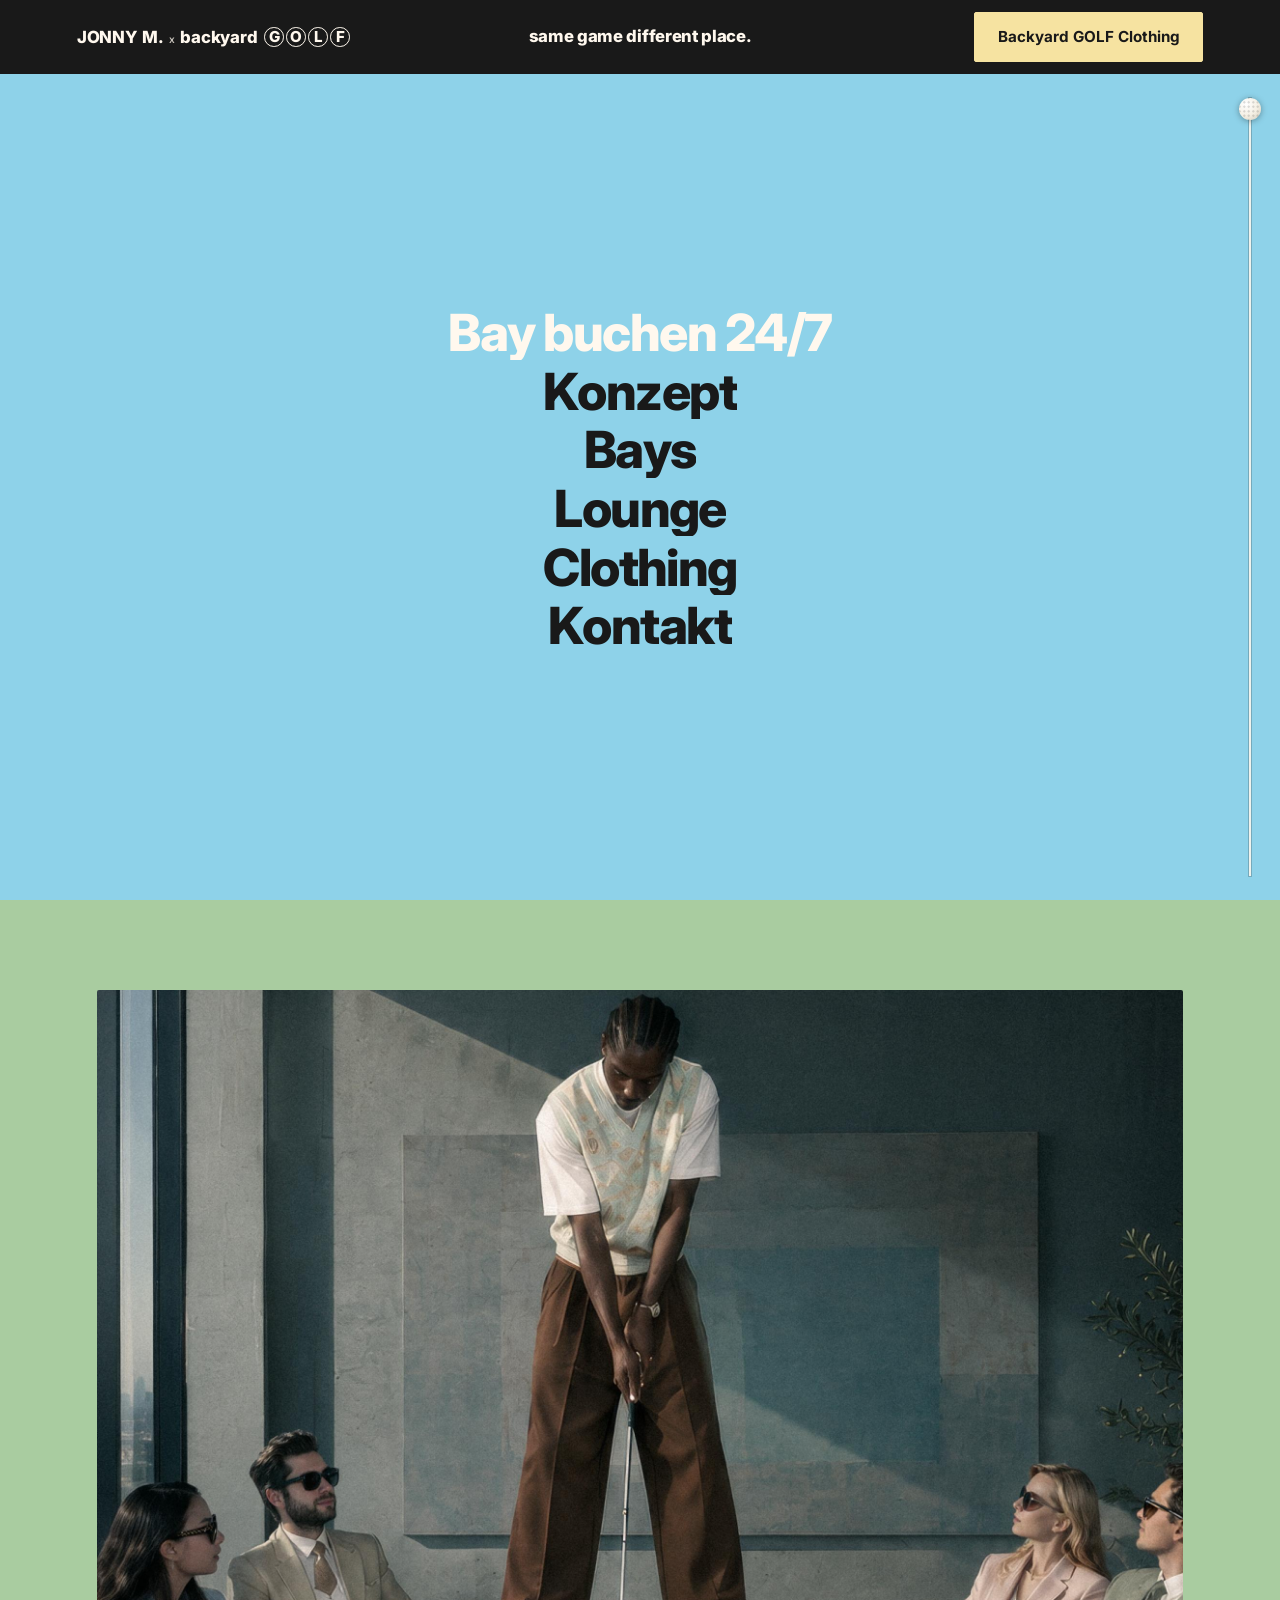
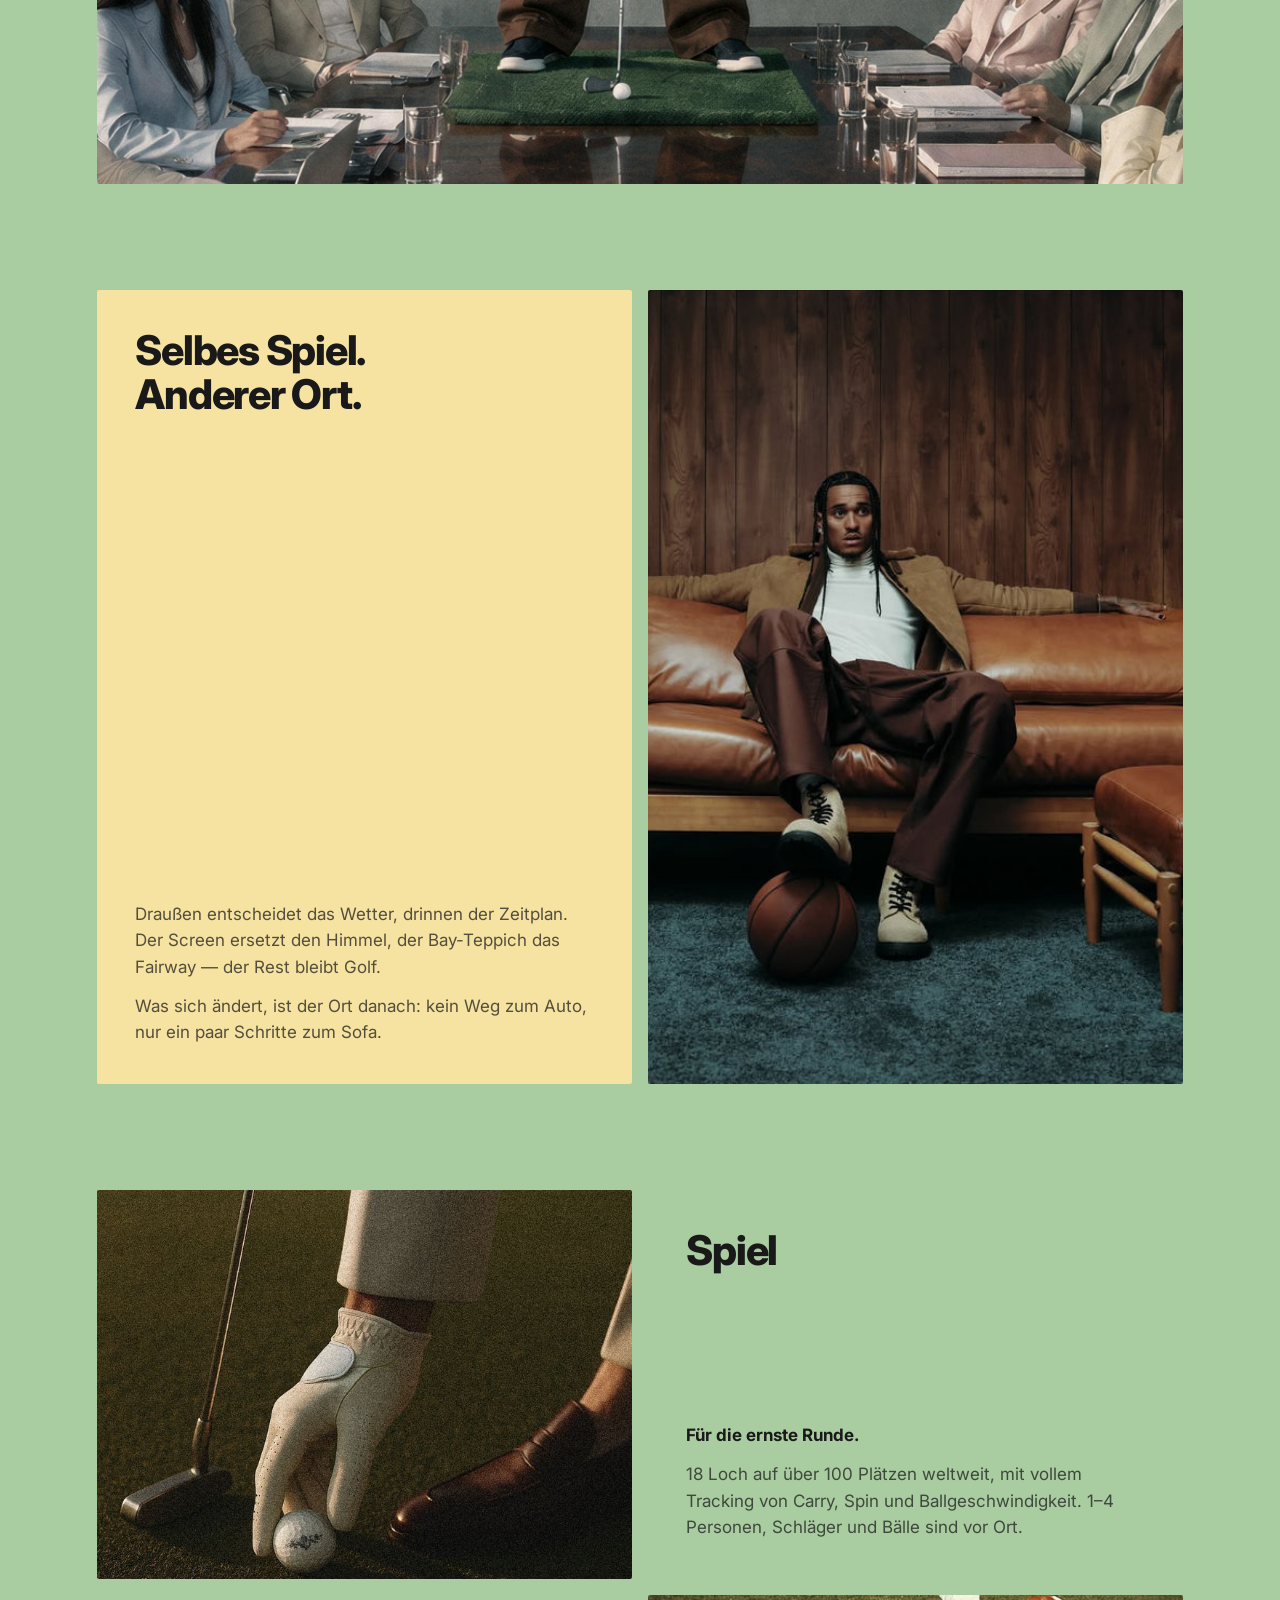
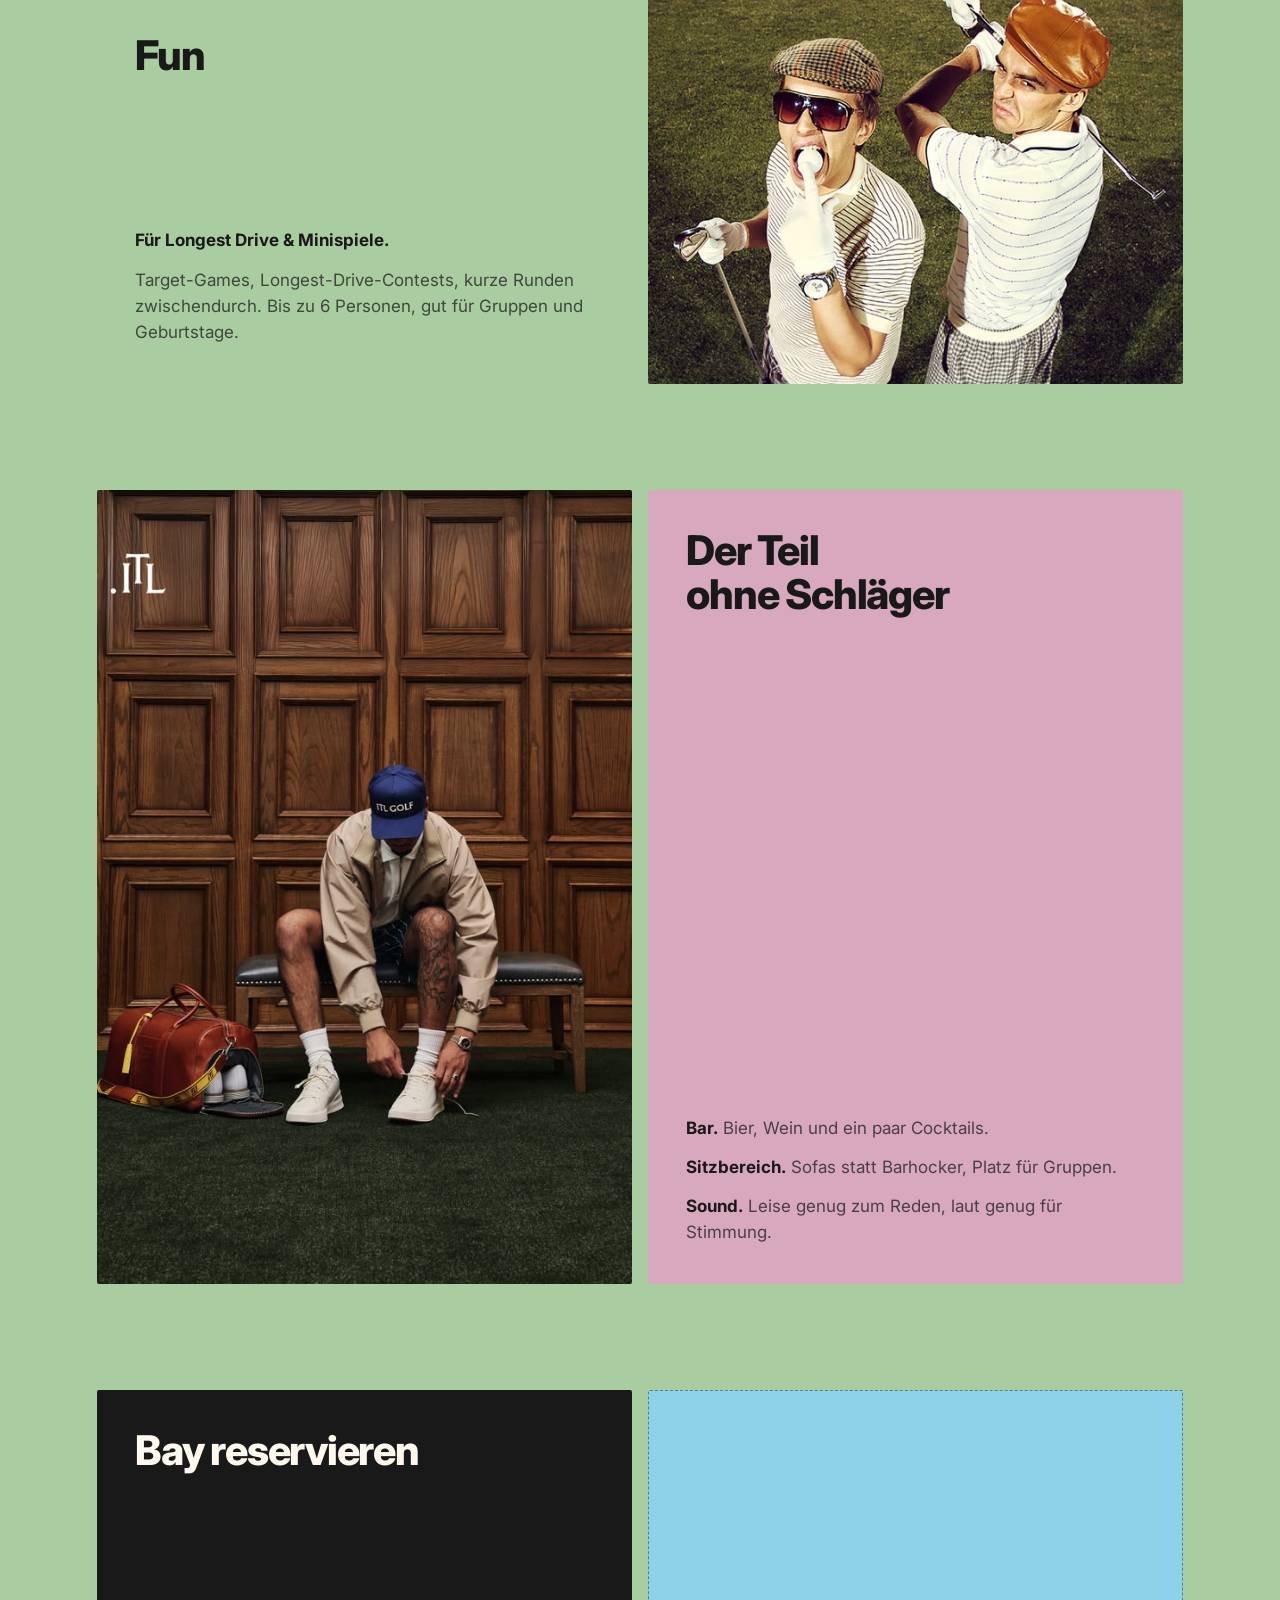
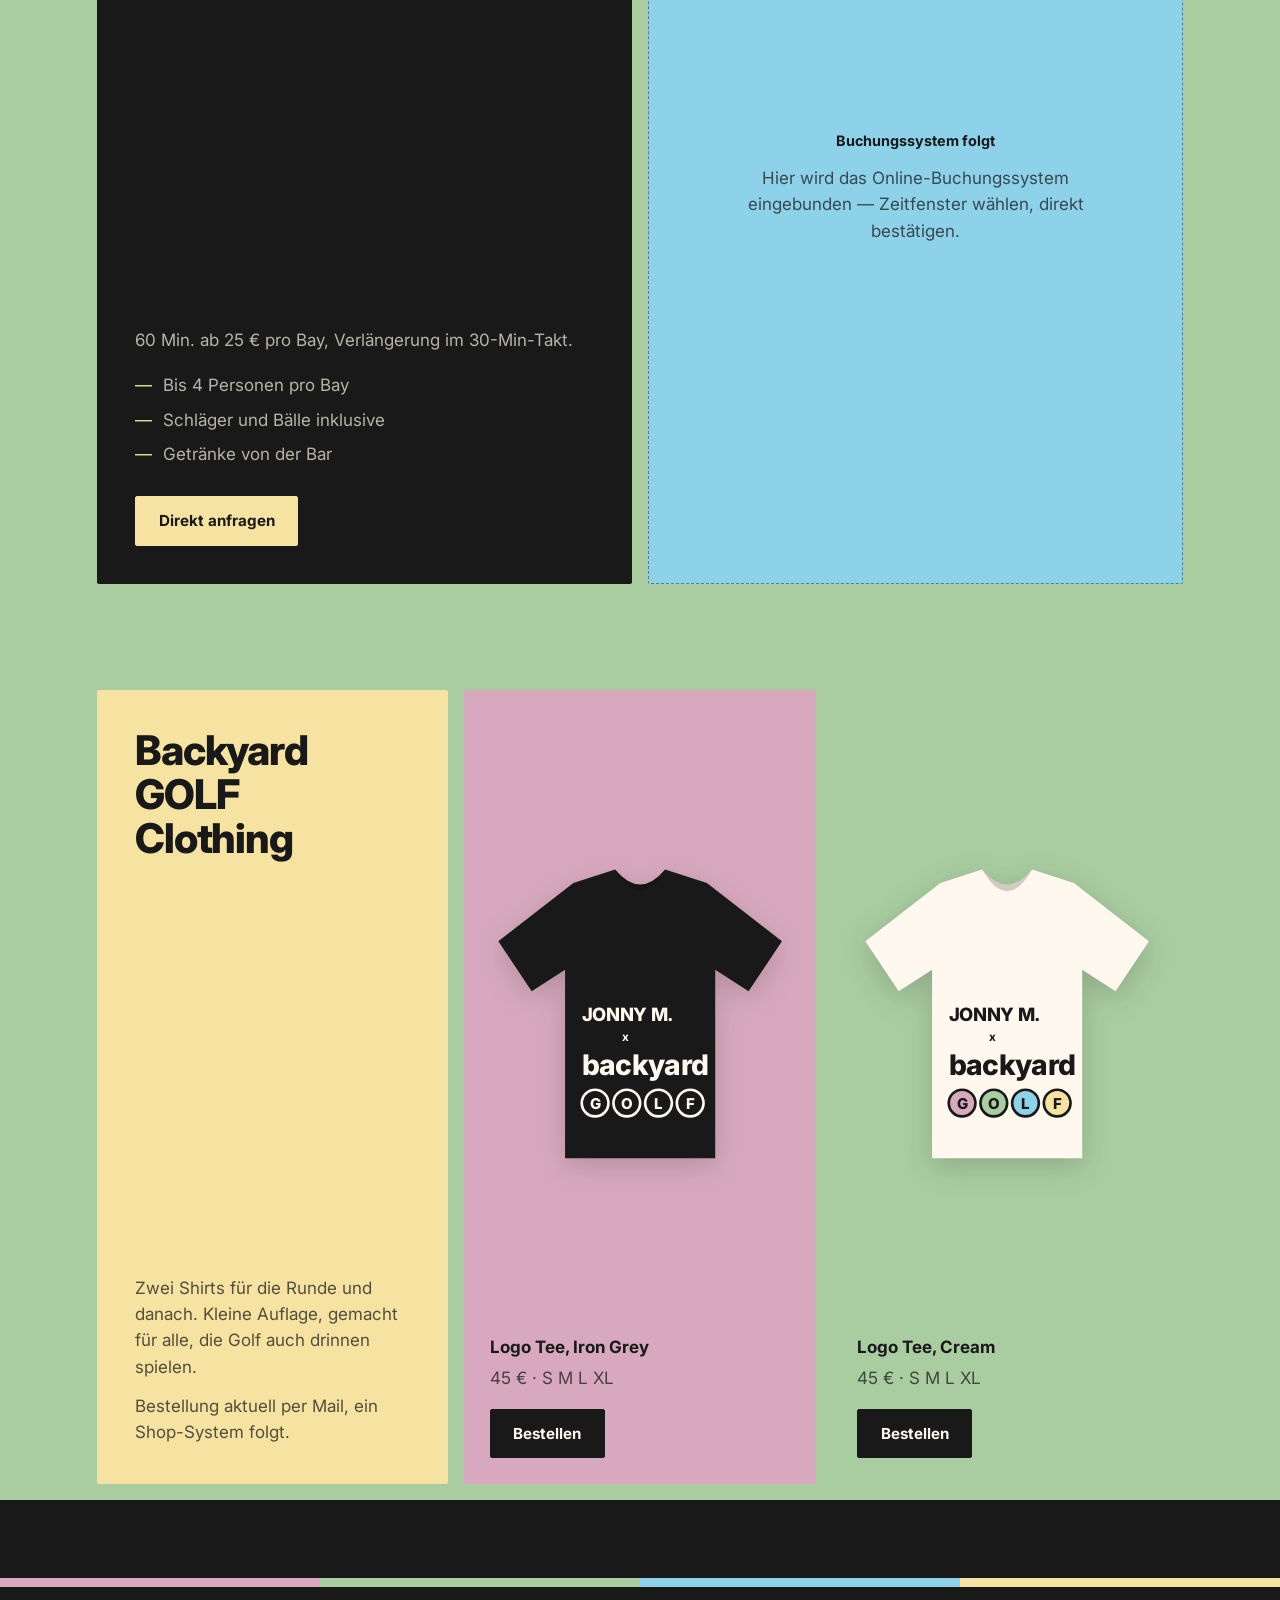
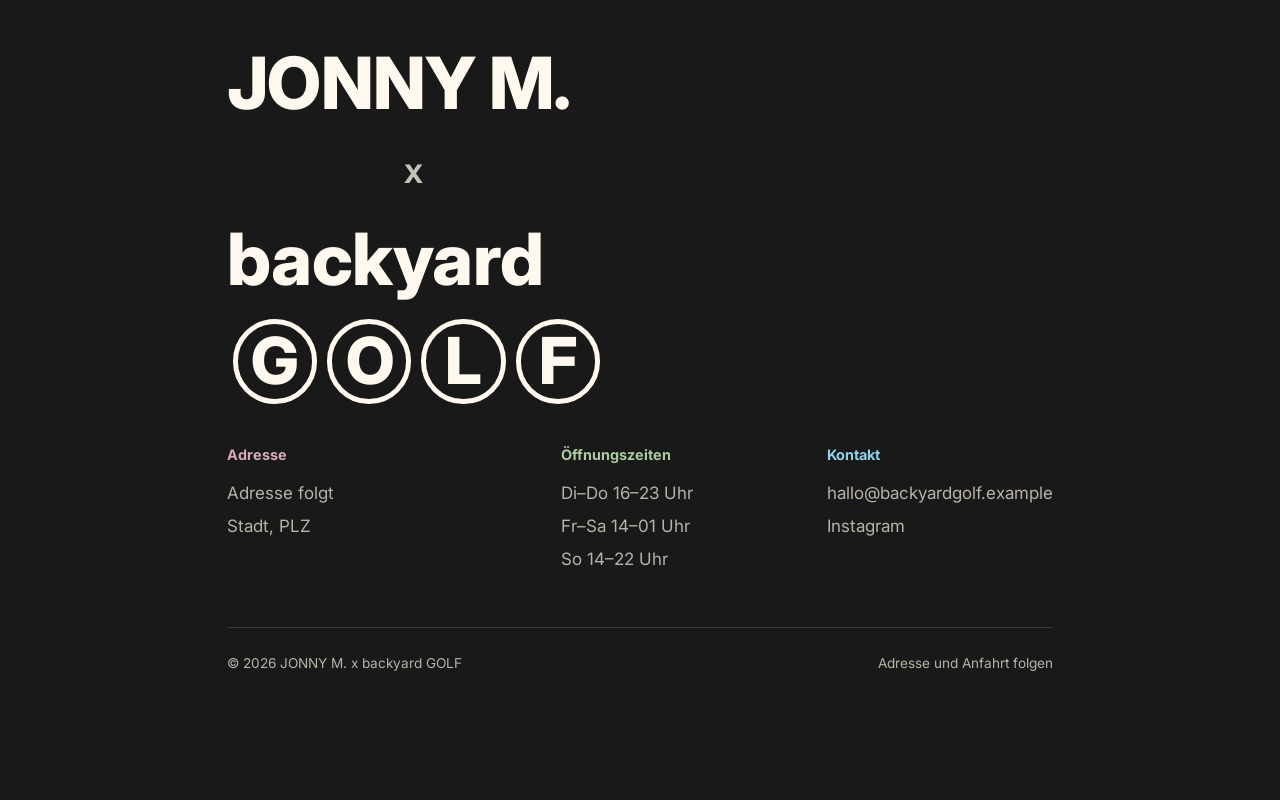
==== commit 3efa847c: "Add Backyard GOLF Clothing shop screen with two shirts (experiment) Co-Authored-By: Claude Sonnet 5 " ====
--- a/index.html
+++ b/index.html
@@ -27,7 +27,7 @@
       </span>
     </a>
     <h1 class="header-slogan l3" data-letter-swap aria-label="same game different place.">same game different place.</h1>
-    <a href="#booking" class="btn btn-gold header-cta">Bay reservieren</a>
+    <a href="#clothing" class="btn btn-gold header-cta">Backyard GOLF Clothing</a>
   </header>
 
   <main id="top">
@@ -37,6 +37,7 @@
         <li><a href="#konzept" class="tr" data-text-roll>Konzept</a></li>
         <li><a href="#bays" class="tr" data-text-roll>Bays</a></li>
         <li><a href="#lounge" class="tr" data-text-roll>Lounge</a></li>
+        <li><a href="#clothing" class="tr" data-text-roll>Clothing</a></li>
         <li><a href="#kontakt" class="tr" data-text-roll>Kontakt</a></li>
       </ul>
     </section>
@@ -112,6 +113,52 @@
         <div class="box box--sky slot">
           <span class="tag">Buchungssystem folgt</span>
           <p>Hier wird das Online-Buchungssystem eingebunden — Zeitfenster wählen, direkt bestätigen.</p>
+        </div>
+      </div>
+    </section>
+
+    <section class="screen" id="clothing">
+      <div class="row row--shop">
+        <div class="box box--gold">
+          <h2>Backyard GOLF<br />Clothing</h2>
+          <div>
+            <p>Zwei Shirts für die Runde und danach. Kleine Auflage, gemacht für alle, die Golf auch drinnen spielen.</p>
+            <p>Bestellung aktuell per Mail, ein Shop-System folgt.</p>
+          </div>
+        </div>
+        <div class="box box--blush product">
+          <div class="product-art">
+            <svg viewBox="10 8 180 182" role="img" aria-label="Shirt in Iron Grey mit Creme-Logo" font-family="Inter, sans-serif">
+              <path d="M60 20 L85 12 Q100 30 115 12 L140 20 L185 55 L165 85 L145 72 L145 185 L55 185 L55 72 L35 85 L15 55 Z" fill="var(--iron)"/>
+              <path d="M85 12 Q100 30 115 12 Q100 38 85 12 Z" fill="rgba(0,0,0,0.18)"/>
+              <text x="65" y="103" font-size="11" font-weight="800" fill="var(--cream)" letter-spacing="-0.2">JONNY M.</text>
+              <text x="91" y="115" text-anchor="middle" font-size="7" font-weight="700" fill="var(--cream)">x</text>
+              <text x="65" y="135" font-size="17" font-weight="800" fill="var(--cream)" letter-spacing="-0.4">backyard</text>
+              <circle cx="73" cy="152" r="8" fill="none" stroke="var(--cream)" stroke-width="1.6"/><text x="73" y="152.4" text-anchor="middle" dominant-baseline="central" font-size="9" font-weight="800" fill="var(--cream)">G</text><circle cx="92" cy="152" r="8" fill="none" stroke="var(--cream)" stroke-width="1.6"/><text x="92" y="152.4" text-anchor="middle" dominant-baseline="central" font-size="9" font-weight="800" fill="var(--cream)">O</text><circle cx="111" cy="152" r="8" fill="none" stroke="var(--cream)" stroke-width="1.6"/><text x="111" y="152.4" text-anchor="middle" dominant-baseline="central" font-size="9" font-weight="800" fill="var(--cream)">L</text><circle cx="130" cy="152" r="8" fill="none" stroke="var(--cream)" stroke-width="1.6"/><text x="130" y="152.4" text-anchor="middle" dominant-baseline="central" font-size="9" font-weight="800" fill="var(--cream)">F</text>
+            </svg>
+          </div>
+          <div class="product-meta">
+            <p class="lead">Logo Tee, Iron Grey</p>
+            <p>45 € · S M L XL</p>
+            <a href="mailto:shop@backyardgolf.example?subject=Bestellung%20Logo%20Tee%20Iron%20Grey" class="btn">Bestellen</a>
+          </div>
+        </div>
+        <div class="box box--green product">
+          <div class="product-art">
+            <svg viewBox="10 8 180 182" role="img" aria-label="Shirt in Cream mit farbigem Logo" font-family="Inter, sans-serif">
+              <path d="M60 20 L85 12 Q100 30 115 12 L140 20 L185 55 L165 85 L145 72 L145 185 L55 185 L55 72 L35 85 L15 55 Z" fill="var(--cream)"/>
+              <path d="M85 12 Q100 30 115 12 Q100 38 85 12 Z" fill="rgba(0,0,0,0.18)"/>
+              <text x="65" y="103" font-size="11" font-weight="800" fill="var(--iron)" letter-spacing="-0.2">JONNY M.</text>
+              <text x="91" y="115" text-anchor="middle" font-size="7" font-weight="700" fill="var(--iron)">x</text>
+              <text x="65" y="135" font-size="17" font-weight="800" fill="var(--iron)" letter-spacing="-0.4">backyard</text>
+              <circle cx="73" cy="152" r="8" fill="var(--blush)" stroke="var(--iron)" stroke-width="1.6"/><text x="73" y="152.4" text-anchor="middle" dominant-baseline="central" font-size="9" font-weight="800" fill="var(--iron)">G</text><circle cx="92" cy="152" r="8" fill="var(--green)" stroke="var(--iron)" stroke-width="1.6"/><text x="92" y="152.4" text-anchor="middle" dominant-baseline="central" font-size="9" font-weight="800" fill="var(--iron)">O</text><circle cx="111" cy="152" r="8" fill="var(--sky)" stroke="var(--iron)" stroke-width="1.6"/><text x="111" y="152.4" text-anchor="middle" dominant-baseline="central" font-size="9" font-weight="800" fill="var(--iron)">L</text><circle cx="130" cy="152" r="8" fill="var(--gold)" stroke="var(--iron)" stroke-width="1.6"/><text x="130" y="152.4" text-anchor="middle" dominant-baseline="central" font-size="9" font-weight="800" fill="var(--iron)">F</text>
+            </svg>
+          </div>
+          <div class="product-meta">
+            <p class="lead">Logo Tee, Cream</p>
+            <p>45 € · S M L XL</p>
+            <a href="mailto:shop@backyardgolf.example?subject=Bestellung%20Logo%20Tee%20Cream" class="btn">Bestellen</a>
+          </div>
         </div>
       </div>
     </section>
--- a/styles.css
+++ b/styles.css
@@ -523,6 +523,41 @@
 
 /* ---------- Responsive ---------- */
 
+/* ---------- Shop ---------- */
+
+.row--shop {
+  grid-template-columns: 1fr 1fr;
+}
+
+.product {
+  justify-content: flex-start;
+  gap: 1.2rem;
+  padding: 1.6rem;
+}
+
+.product-art {
+  flex: 1;
+  min-height: 0;
+  display: flex;
+  align-items: center;
+  justify-content: center;
+}
+
+.product-art svg {
+  width: 100%;
+  max-width: 480px;
+  height: auto;
+  filter: drop-shadow(0 8px 14px rgba(25, 25, 25, 0.18));
+}
+
+.product-meta p {
+  margin: 0 0 0.3rem;
+}
+
+.product-meta .btn {
+  margin-top: 0.8rem;
+}
+
 /* One-pager: every section is one full screen, scrolling snaps section by section (desktop only) */
 
 @media (min-width: 901px) and (min-height: 640px) {
@@ -551,6 +586,15 @@
 
   .screen .photo {
     aspect-ratio: auto;
+  }
+
+  .row--shop {
+    grid-template-columns: repeat(3, 1fr);
+  }
+
+  .product-art svg {
+    height: 100%;
+    max-height: 100%;
   }
 
   .screen .row--four {
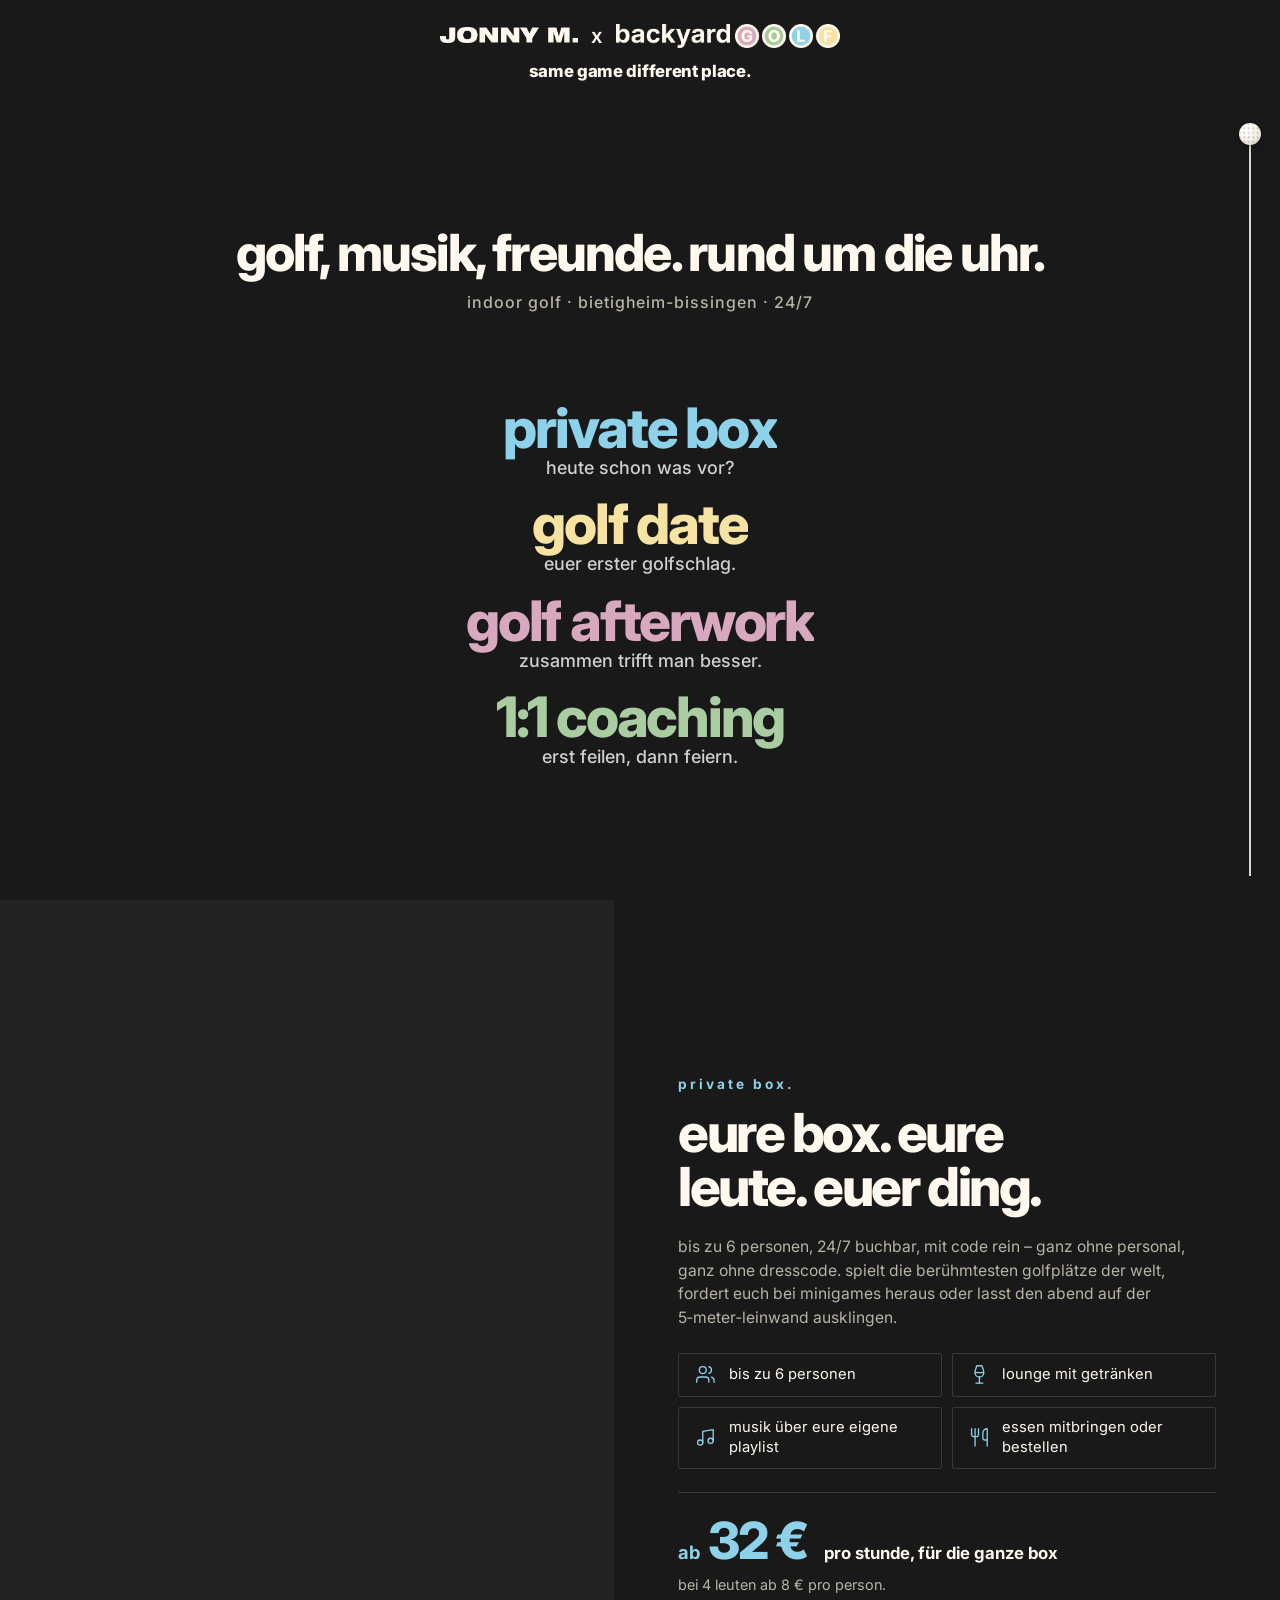
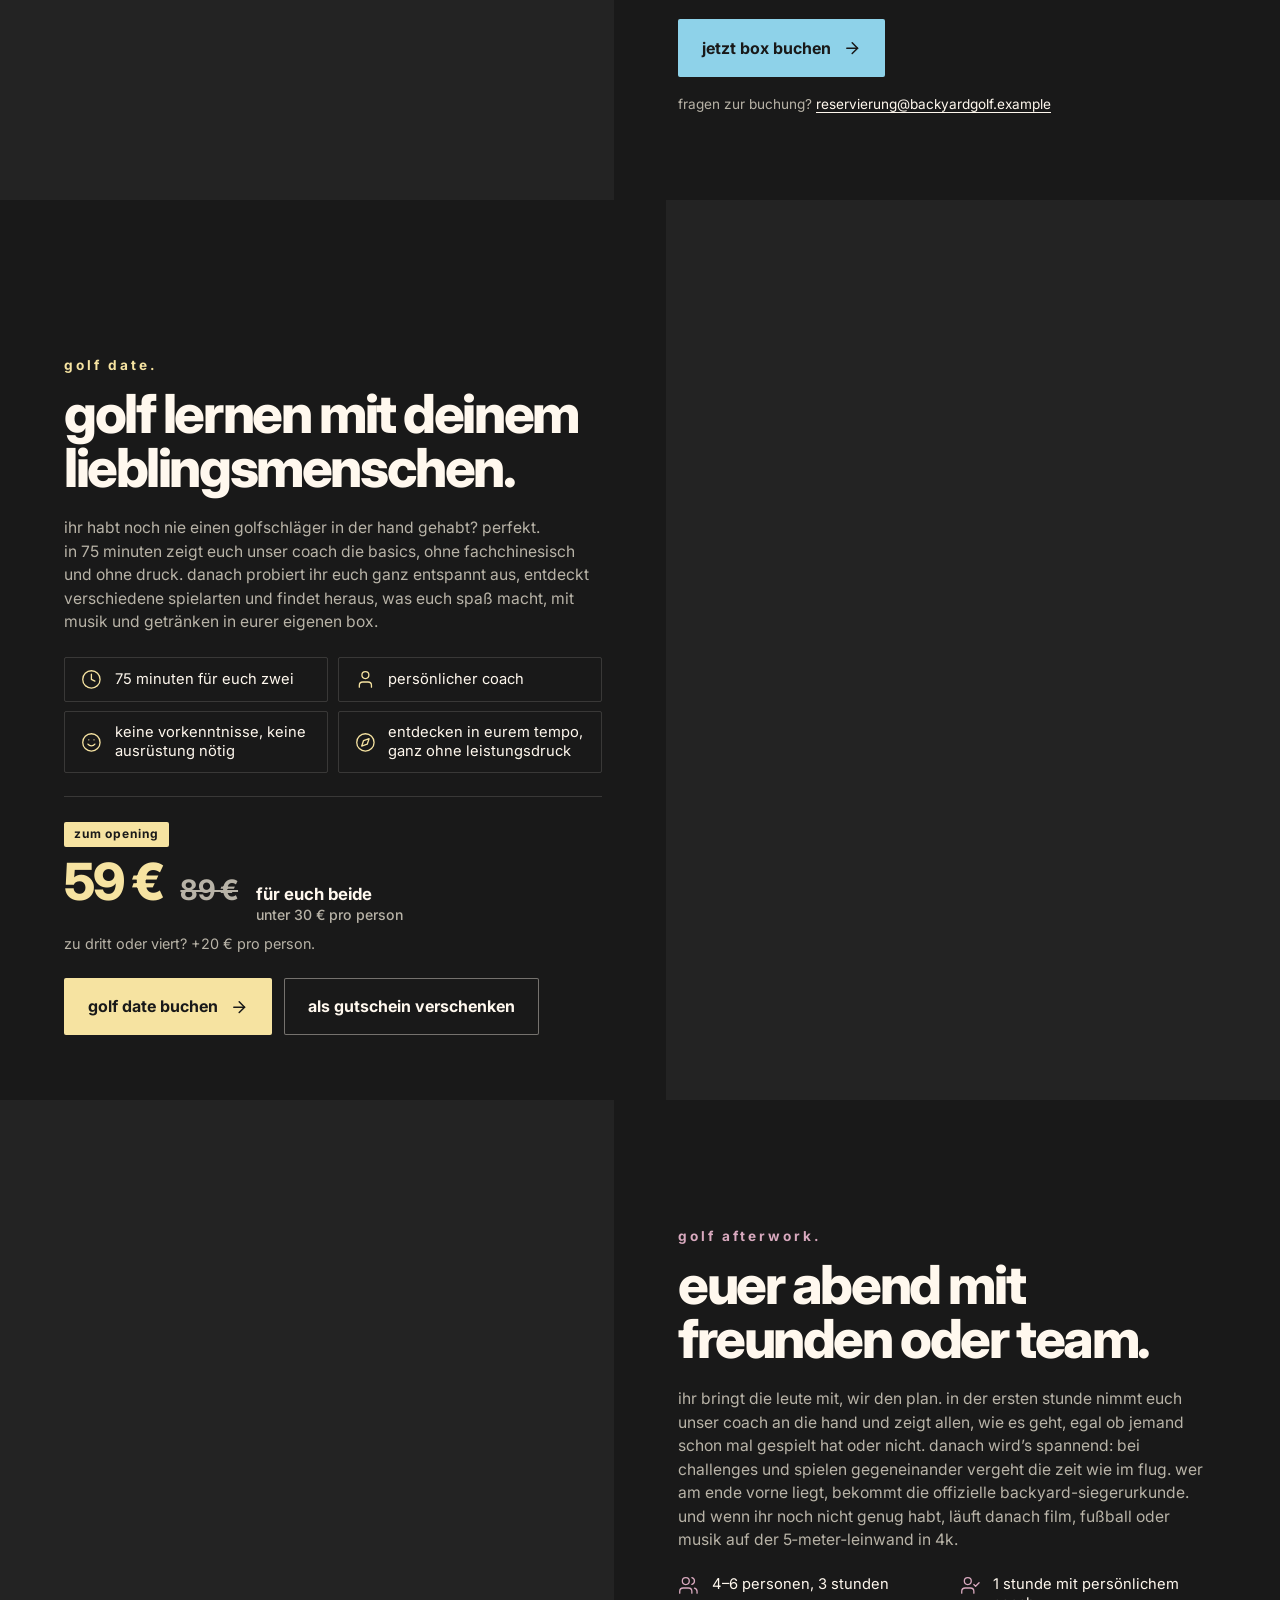
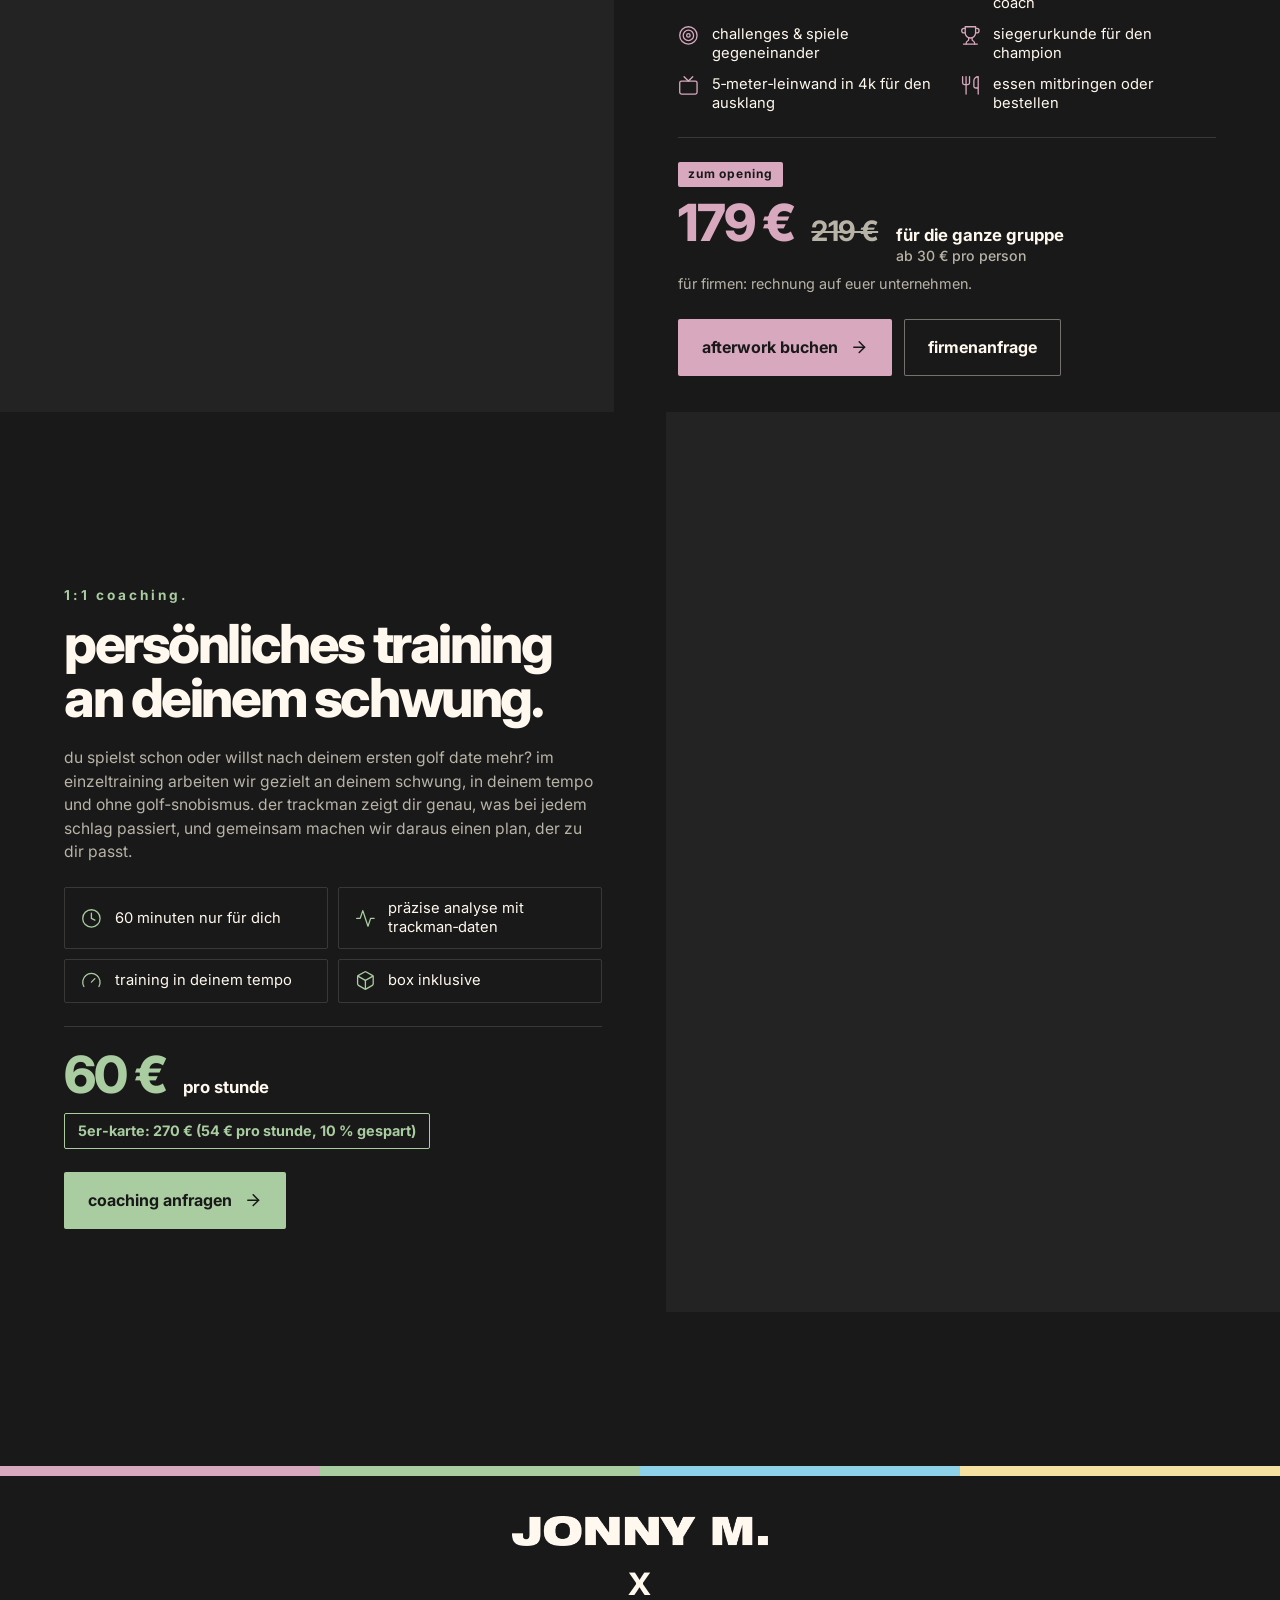
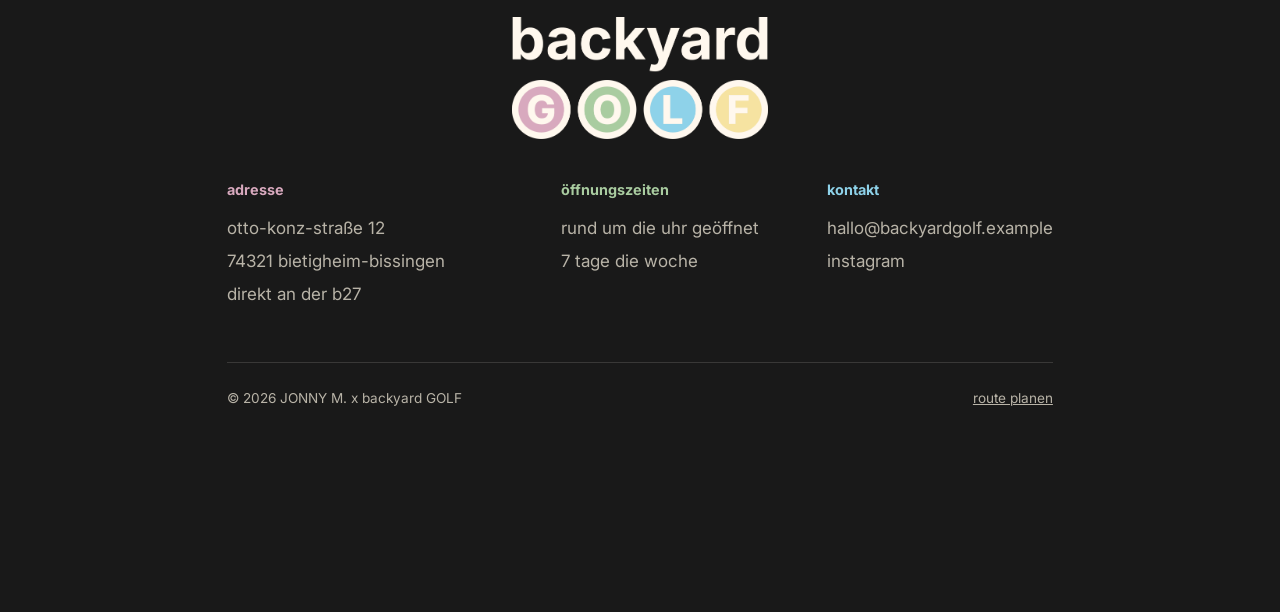
==== commit 852b0d6d: "Four offer scenes, new hero and spotlight-card variant - Private Box, Golf Date, Golf Afterwork and " ====
--- a/index.html
+++ b/index.html
@@ -3,192 +3,229 @@
 <head>
   <meta charset="UTF-8" />
   <meta name="viewport" content="width=device-width, initial-scale=1" />
-  <title>JONNY M. x backyard GOLF — Indoor Golf &amp; Lounge</title>
-  <meta name="description" content="Same game, different place: Indoor-Golfsimulator und Lounge. Bay reservieren, Runde spielen, bleiben." />
+  <title>JONNY M. x backyard GOLF — indoor golf &amp; lounge</title>
+  <meta name="description" content="Same game, different place: Indoor-Golfsimulator und Lounge. Abschlagplatz reservieren, Runde spielen, bleiben." />
   <link rel="preconnect" href="https://fonts.googleapis.com" />
   <link rel="preconnect" href="https://fonts.gstatic.com" crossorigin />
   <link href="https://fonts.googleapis.com/css2?family=Inter:wght@400;500;600;700;800;900&display=swap" rel="stylesheet" />
-  <link rel="stylesheet" href="styles.css" />
+  <link rel="stylesheet" href="styles.css?v=20261110x" />
 </head>
 <body>
 
-  <video class="bg-video" src="images/Hintergrund2-web.mp4" autoplay muted loop playsinline preload="auto" aria-hidden="true"></video>
-
   <header class="site-header" id="site-header">
-    <a href="#top" class="logo logo--header">
-      <span>JONNY M.</span>
-      <span class="logo-x">x</span>
-      <span class="logo-backyard">backyard</span>
-      <span class="logo-golf">
-        <span class="golf-badge">G</span>
-        <span class="golf-badge">O</span>
-        <span class="golf-badge">L</span>
-        <span class="golf-badge">F</span>
-      </span>
+    <a href="#top" class="logo logo--header" aria-label="JONNY M. x backyard GOLF">
+      <img class="logo-jm" src="images/logo/jonny-m.png" alt="" />
+      <span class="logo-x" aria-hidden="true">x</span>
+      <img class="logo-backyard" src="images/logo/backyard.png" alt="" />
+      <img class="logo-golf" src="images/logo/golf.png" alt="" />
     </a>
     <h1 class="header-slogan l3" data-letter-swap aria-label="same game different place.">same game different place.</h1>
-    <a href="#clothing" class="btn btn-gold header-cta">Backyard GOLF Clothing</a>
   </header>
 
   <main id="top">
     <section class="hero">
+      <div class="hero-intro">
+        <p class="hero-headline">Golf, Musik, Freunde. <span class="nowrap">Rund um die Uhr.</span></p>
+        <p class="hero-context">Indoor Golf · Bietigheim-Bissingen · 24/7</p>
+      </div>
       <ul class="hero-menu" aria-label="Seitenmenü">
-        <li><a href="#booking" class="tr tr--highlight" data-text-roll>Bay buchen 24/7</a></li>
-        <li><a href="#konzept" class="tr" data-text-roll>Konzept</a></li>
-        <li><a href="#bays" class="tr" data-text-roll>Bays</a></li>
-        <li><a href="#lounge" class="tr" data-text-roll>Lounge</a></li>
-        <li><a href="#clothing" class="tr" data-text-roll>Clothing</a></li>
-        <li><a href="#kontakt" class="tr" data-text-roll>Kontakt</a></li>
+        <li>
+          <a href="#private-box" class="tr tr--title tr--sky" data-text-roll>Private Box</a>
+          <span class="hero-menu-sub">Heute schon was vor?</span>
+        </li>
+        <li>
+          <a href="#golf-date" class="tr tr--title tr--gold" data-text-roll>Golf Date</a>
+          <span class="hero-menu-sub">Euer erster Golfschlag.</span>
+        </li>
+        <li>
+          <a href="#golf-afterwork" class="tr tr--title tr--blush" data-text-roll>Golf Afterwork</a>
+          <span class="hero-menu-sub">Zusammen trifft man besser.</span>
+        </li>
+        <li>
+          <a href="#coaching" class="tr tr--title tr--green" data-text-roll>1:1 Coaching</a>
+          <span class="hero-menu-sub">Erst feilen, dann feiern.</span>
+        </li>
       </ul>
     </section>
 
-    <section class="screen">
-      <div class="row row--full">
-        <figure class="photo photo--band"><img src="images/campaign.jpg" alt="Kampagnenmotiv: Golfer schlägt auf einer Kunstrasenmatte mitten auf dem Konferenztisch" style="object-position:50% 47%" loading="lazy" /></figure>
-      </div>
-    </section>
-
-    <section class="screen" id="konzept">
-      <div class="row">
-        <div class="box box--gold">
-          <h2>Selbes Spiel.<br />Anderer Ort.</h2>
-          <div>
-            <p>Draußen entscheidet das Wetter, drinnen der Zeitplan. Der Screen ersetzt den Himmel, der Bay-Teppich das Fairway — der Rest bleibt Golf.</p>
-            <p>Was sich ändert, ist der Ort danach: kein Weg zum Auto, nur ein paar Schritte zum Sofa.</p>
-          </div>
-        </div>
-        <figure class="photo"><img src="images/konzept-sofa.jpg" alt="Mann sitzt entspannt auf einem Ledersofa in einem holzvertäfelten Raum, einen Fuß auf einem Ball" loading="lazy" /></figure>
-      </div>
-    </section>
-
-    <section class="screen" id="bays">
-      <div class="row row--four">
-        <figure class="photo"><img src="images/bay-1-putting.jpg" alt="Hand in weißem Handschuh legt einen Golfball auf das Green, daneben ein Putter" style="object-position:50% 55%" loading="lazy" /></figure>
-        <div class="box box--green">
-          <h2>Spiel</h2>
-          <div>
-            <p class="lead">Für die ernste Runde.</p>
-            <p>18 Loch auf über 100 Plätzen weltweit, mit vollem Tracking von Carry, Spin und Ballgeschwindigkeit. 1–4 Personen, Schläger und Bälle sind vor Ort.</p>
-          </div>
-        </div>
-        <figure class="photo"><img src="images/bay-2-players.jpg" alt="Zwei Golfer in Karo-Hosen und Schiebermützen posieren verspielt auf dem Rasen" style="object-position:50% 30%" loading="lazy" /></figure>
-        <div class="box box--green">
-          <h2>Fun</h2>
-          <div>
-            <p class="lead">Für Longest Drive &amp; Minispiele.</p>
-            <p>Target-Games, Longest-Drive-Contests, kurze Runden zwischendurch. Bis zu 6 Personen, gut für Gruppen und Geburtstage.</p>
-          </div>
-        </div>
-      </div>
-    </section>
-
-    <section class="screen" id="lounge">
-      <div class="row">
-        <figure class="photo"><img src="images/lounge-bench.jpg" alt="Mann bindet sich auf einer Lederbank vor holzvertäfelter Wand die Schuhe, daneben eine Golftasche" style="object-position:50% 65%" loading="lazy" /></figure>
-        <div class="box box--blush">
-          <h2>Der Teil<br />ohne Schläger</h2>
-          <div>
-            <p><strong>Bar.</strong> Bier, Wein und ein paar Cocktails.</p>
-            <p><strong>Sitzbereich.</strong> Sofas statt Barhocker, Platz für Gruppen.</p>
-            <p><strong>Sound.</strong> Leise genug zum Reden, laut genug für Stimmung.</p>
-          </div>
-        </div>
-      </div>
-    </section>
-
-    <section class="screen" id="booking">
-      <div class="row">
-        <div class="box box--iron">
-          <h2>Bay reservieren</h2>
-          <div>
-            <p>60 Min. ab 25 € pro Bay, Verlängerung im 30-Min-Takt.</p>
-            <ul class="booking-facts">
-              <li>Bis 4 Personen pro Bay</li>
-              <li>Schläger und Bälle inklusive</li>
-              <li>Getränke von der Bar</li>
-            </ul>
-            <a href="mailto:reservierung@backyardgolf.example" class="btn btn-gold">Direkt anfragen</a>
-          </div>
-        </div>
-        <div class="box box--sky slot">
-          <span class="tag">Buchungssystem folgt</span>
-          <p>Hier wird das Online-Buchungssystem eingebunden — Zeitfenster wählen, direkt bestätigen.</p>
-        </div>
-      </div>
-    </section>
-
-    <section class="screen" id="clothing">
-      <div class="row row--shop">
-        <div class="box box--gold">
-          <h2>Backyard GOLF<br />Clothing</h2>
-          <div>
-            <p>Zwei Shirts für die Runde und danach. Kleine Auflage, gemacht für alle, die Golf auch drinnen spielen.</p>
-            <p>Bestellung aktuell per Mail, ein Shop-System folgt.</p>
-          </div>
-        </div>
-        <div class="box box--blush product">
-          <div class="product-art">
-            <svg viewBox="10 8 180 182" role="img" aria-label="Shirt in Iron Grey mit Creme-Logo" font-family="Inter, sans-serif">
-              <path d="M60 20 L85 12 Q100 30 115 12 L140 20 L185 55 L165 85 L145 72 L145 185 L55 185 L55 72 L35 85 L15 55 Z" fill="var(--iron)"/>
-              <path d="M85 12 Q100 30 115 12 Q100 38 85 12 Z" fill="rgba(0,0,0,0.18)"/>
-              <text x="65" y="103" font-size="11" font-weight="800" fill="var(--cream)" letter-spacing="-0.2">JONNY M.</text>
-              <text x="91" y="115" text-anchor="middle" font-size="7" font-weight="700" fill="var(--cream)">x</text>
-              <text x="65" y="135" font-size="17" font-weight="800" fill="var(--cream)" letter-spacing="-0.4">backyard</text>
-              <circle cx="73" cy="152" r="8" fill="none" stroke="var(--cream)" stroke-width="1.6"/><text x="73" y="152.4" text-anchor="middle" dominant-baseline="central" font-size="9" font-weight="800" fill="var(--cream)">G</text><circle cx="92" cy="152" r="8" fill="none" stroke="var(--cream)" stroke-width="1.6"/><text x="92" y="152.4" text-anchor="middle" dominant-baseline="central" font-size="9" font-weight="800" fill="var(--cream)">O</text><circle cx="111" cy="152" r="8" fill="none" stroke="var(--cream)" stroke-width="1.6"/><text x="111" y="152.4" text-anchor="middle" dominant-baseline="central" font-size="9" font-weight="800" fill="var(--cream)">L</text><circle cx="130" cy="152" r="8" fill="none" stroke="var(--cream)" stroke-width="1.6"/><text x="130" y="152.4" text-anchor="middle" dominant-baseline="central" font-size="9" font-weight="800" fill="var(--cream)">F</text>
-            </svg>
-          </div>
-          <div class="product-meta">
-            <p class="lead">Logo Tee, Iron Grey</p>
-            <p>45 € · S M L XL</p>
-            <a href="mailto:shop@backyardgolf.example?subject=Bestellung%20Logo%20Tee%20Iron%20Grey" class="btn">Bestellen</a>
-          </div>
-        </div>
-        <div class="box box--green product">
-          <div class="product-art">
-            <svg viewBox="10 8 180 182" role="img" aria-label="Shirt in Cream mit farbigem Logo" font-family="Inter, sans-serif">
-              <path d="M60 20 L85 12 Q100 30 115 12 L140 20 L185 55 L165 85 L145 72 L145 185 L55 185 L55 72 L35 85 L15 55 Z" fill="var(--cream)"/>
-              <path d="M85 12 Q100 30 115 12 Q100 38 85 12 Z" fill="rgba(0,0,0,0.18)"/>
-              <text x="65" y="103" font-size="11" font-weight="800" fill="var(--iron)" letter-spacing="-0.2">JONNY M.</text>
-              <text x="91" y="115" text-anchor="middle" font-size="7" font-weight="700" fill="var(--iron)">x</text>
-              <text x="65" y="135" font-size="17" font-weight="800" fill="var(--iron)" letter-spacing="-0.4">backyard</text>
-              <circle cx="73" cy="152" r="8" fill="var(--blush)" stroke="var(--iron)" stroke-width="1.6"/><text x="73" y="152.4" text-anchor="middle" dominant-baseline="central" font-size="9" font-weight="800" fill="var(--iron)">G</text><circle cx="92" cy="152" r="8" fill="var(--green)" stroke="var(--iron)" stroke-width="1.6"/><text x="92" y="152.4" text-anchor="middle" dominant-baseline="central" font-size="9" font-weight="800" fill="var(--iron)">O</text><circle cx="111" cy="152" r="8" fill="var(--sky)" stroke="var(--iron)" stroke-width="1.6"/><text x="111" y="152.4" text-anchor="middle" dominant-baseline="central" font-size="9" font-weight="800" fill="var(--iron)">L</text><circle cx="130" cy="152" r="8" fill="var(--gold)" stroke="var(--iron)" stroke-width="1.6"/><text x="130" y="152.4" text-anchor="middle" dominant-baseline="central" font-size="9" font-weight="800" fill="var(--iron)">F</text>
-            </svg>
-          </div>
-          <div class="product-meta">
-            <p class="lead">Logo Tee, Cream</p>
-            <p>45 € · S M L XL</p>
-            <a href="mailto:shop@backyardgolf.example?subject=Bestellung%20Logo%20Tee%20Cream" class="btn">Bestellen</a>
-          </div>
-        </div>
-      </div>
-    </section>
+    <section class="screen pbox" id="private-box">
+      <figure class="pbox-media">
+        <video src="images/Hintergrund2-web.mp4" style="object-position:85% 50%" autoplay muted loop playsinline preload="metadata" aria-hidden="true"></video>
+      </figure>
+      <div class="pbox-content" data-reveal>
+        <p class="pbox-kicker">Private Box.</p>
+        <h2 class="pbox-title">Eure Box. Eure Leute. Euer Ding.</h2>
+        <p class="pbox-text">Bis zu 6&nbsp;Personen, 24/7 buchbar, mit Code rein&nbsp;– ganz&nbsp;ohne Personal, ganz&nbsp;ohne Dresscode. Spielt die berühmtesten Golfplätze der Welt, fordert euch bei Minigames heraus oder lasst den Abend auf der 5‑Meter‑Leinwand ausklingen.</p>
+        <ul class="pbox-features">
+          <li>
+            <svg viewBox="0 0 24 24" aria-hidden="true"><path d="M16 21v-2a4 4 0 0 0-4-4H6a4 4 0 0 0-4 4v2" /><circle cx="9" cy="7" r="4" /><path d="M22 21v-2a4 4 0 0 0-3-3.87" /><path d="M16 3.13a4 4 0 0 1 0 7.75" /></svg>
+            <span>Bis zu 6&nbsp;Personen</span>
+          </li>
+          <li>
+            <svg viewBox="0 0 24 24" aria-hidden="true"><path d="M8 22h8" /><path d="M7 10h10" /><path d="M12 15v7" /><path d="M12 15a5 5 0 0 0 5-5c0-2-.5-4-2-8H9c-1.5 4-2 6-2 8a5 5 0 0 0 5 5Z" /></svg>
+            <span>Lounge mit Getränken</span>
+          </li>
+          <li>
+            <svg viewBox="0 0 24 24" aria-hidden="true"><path d="M9 18V5l12-2v13" /><circle cx="6" cy="18" r="3" /><circle cx="18" cy="16" r="3" /></svg>
+            <span>Musik über eure eigene Playlist</span>
+          </li>
+          <li>
+            <svg viewBox="0 0 24 24" aria-hidden="true"><path d="M3 2v7c0 1.1.9 2 2 2h4a2 2 0 0 0 2-2V2" /><path d="M7 2v20" /><path d="M21 15V2a5 5 0 0 0-5 5v6c0 1.1.9 2 2 2h3Zm0 0v7" /></svg>
+            <span>Essen mitbringen oder bestellen</span>
+          </li>
+        </ul>
+        <div class="pbox-price">
+          <p class="pbox-price-main"><span class="pbox-price-amount"><span class="pbox-price-from">Ab</span> 32&nbsp;€</span> <span class="pbox-price-unit"><span class="nowrap">pro Stunde,</span> <span class="nowrap">für die ganze Box</span></span></p>
+          <p class="pbox-price-note">Bei 4 Leuten ab 8&nbsp;€ pro Person.</p>
+        </div>
+        <!-- TODO: echten Trackman-Buchungslink eintragen -->
+        <a href="#" class="pbox-btn" target="_blank" rel="noopener">Jetzt Box buchen <svg viewBox="0 0 24 24" aria-hidden="true"><path d="M5 12h14" /><path d="m12 5 7 7-7 7" /></svg></a>
+        <p class="pbox-contact">Fragen zur Buchung? <a href="mailto:reservierung@backyardgolf.example">reservierung@backyardgolf.example</a></p>
+      </div>
+    </section>
+
+    <section class="screen pbox pbox--flip pbox--gold" id="golf-date">
+      <figure class="pbox-media">
+        <video src="images/freuen-web.mp4" style="object-position:44% 50%" autoplay muted loop playsinline preload="metadata" aria-hidden="true"></video>
+      </figure>
+      <div class="pbox-content" data-reveal>
+        <p class="pbox-kicker">Golf Date.</p>
+        <h2 class="pbox-title">Golf lernen mit deinem Lieblingsmenschen.</h2>
+        <p class="pbox-text">Ihr habt noch nie einen Golfschläger in der Hand gehabt? Perfekt. In&nbsp;75&nbsp;Minuten zeigt euch unser Coach die Basics, ohne Fachchinesisch und ohne Druck. Danach probiert ihr euch ganz entspannt aus, entdeckt verschiedene Spielarten und findet heraus, was euch Spaß macht, mit Musik und Getränken in eurer eigenen Box.</p>
+        <ul class="pbox-features">
+          <li>
+            <svg viewBox="0 0 24 24" aria-hidden="true"><circle cx="12" cy="12" r="10" /><path d="M12 6v6l4 2" /></svg>
+            <span>75&nbsp;Minuten für euch zwei</span>
+          </li>
+          <li>
+            <svg viewBox="0 0 24 24" aria-hidden="true"><path d="M19 21v-2a4 4 0 0 0-4-4H9a4 4 0 0 0-4 4v2" /><circle cx="12" cy="7" r="4" /></svg>
+            <span>Persönlicher Coach</span>
+          </li>
+          <li>
+            <svg viewBox="0 0 24 24" aria-hidden="true"><circle cx="12" cy="12" r="10" /><path d="M8 14s1.5 2 4 2 4-2 4-2" /><path d="M9 9h.01" /><path d="M15 9h.01" /></svg>
+            <span>Keine Vorkenntnisse, keine Ausrüstung nötig</span>
+          </li>
+          <li>
+            <svg viewBox="0 0 24 24" aria-hidden="true"><circle cx="12" cy="12" r="10" /><path d="m16.24 7.76-2.12 6.36-6.36 2.12 2.12-6.36 6.36-2.12z" /></svg>
+            <span>Entdecken in eurem Tempo, ganz ohne Leistungsdruck</span>
+          </li>
+        </ul>
+        <div class="pbox-price">
+          <p class="pbox-price-badge">Zum Opening</p>
+          <p class="pbox-price-main"><span class="pbox-price-amount">59&nbsp;€</span> <s class="pbox-price-old"><span class="visually-hidden">statt </span>89&nbsp;€</s> <span class="pbox-price-unit">für euch beide <span class="pbox-price-per">unter 30&nbsp;€ pro Person</span></span></p>
+          <p class="pbox-price-note">Zu dritt oder viert? +20&nbsp;€ pro Person.</p>
+        </div>
+        <div class="pbox-actions">
+          <!-- TODO: echten Trackman-Buchungslink eintragen -->
+          <a href="#" class="pbox-btn" target="_blank" rel="noopener">Golf Date buchen <svg viewBox="0 0 24 24" aria-hidden="true"><path d="M5 12h14" /><path d="m12 5 7 7-7 7" /></svg></a>
+          <!-- TODO: Gutschein-Link eintragen -->
+          <a href="#" class="pbox-btn pbox-btn--ghost">Als Gutschein verschenken</a>
+        </div>
+      </div>
+    </section>
+
+    <section class="screen pbox pbox--blush" id="golf-afterwork">
+      <figure class="pbox-media">
+        <video src="images/event-web.mp4" style="object-position:45% 50%" autoplay muted loop playsinline preload="metadata" aria-hidden="true"></video>
+      </figure>
+      <div class="pbox-content" data-reveal>
+        <p class="pbox-kicker">Golf Afterwork.</p>
+        <h2 class="pbox-title">Euer Abend mit Freunden oder Team.</h2>
+        <p class="pbox-text">Ihr bringt die Leute mit, wir den Plan. In der ersten Stunde nimmt euch unser Coach an die Hand und zeigt allen, wie es geht, egal ob jemand schon mal gespielt hat oder nicht. Danach wird’s spannend: Bei Challenges und Spielen gegeneinander vergeht die Zeit wie im Flug. Wer am Ende vorne liegt, bekommt die offizielle Backyard-Siegerurkunde. Und wenn ihr noch nicht genug habt, läuft danach Film, Fußball oder Musik auf der 5‑Meter‑Leinwand in&nbsp;4K.</p>
+        <ul class="pbox-features pbox-features--list">
+          <li>
+            <svg viewBox="0 0 24 24" aria-hidden="true"><path d="M16 21v-2a4 4 0 0 0-4-4H6a4 4 0 0 0-4 4v2" /><circle cx="9" cy="7" r="4" /><path d="M22 21v-2a4 4 0 0 0-3-3.87" /><path d="M16 3.13a4 4 0 0 1 0 7.75" /></svg>
+            <span>4–6&nbsp;Personen, 3&nbsp;Stunden</span>
+          </li>
+          <li>
+            <svg viewBox="0 0 24 24" aria-hidden="true"><path d="M16 21v-2a4 4 0 0 0-4-4H6a4 4 0 0 0-4 4v2" /><circle cx="9" cy="7" r="4" /><path d="m16 11 2 2 4-4" /></svg>
+            <span>1&nbsp;Stunde mit persönlichem Coach</span>
+          </li>
+          <li>
+            <svg viewBox="0 0 24 24" aria-hidden="true"><circle cx="12" cy="12" r="10" /><circle cx="12" cy="12" r="6" /><circle cx="12" cy="12" r="2" /></svg>
+            <span>Challenges &amp; Spiele gegeneinander</span>
+          </li>
+          <li>
+            <svg viewBox="0 0 24 24" aria-hidden="true"><path d="M6 9H4.5a2.5 2.5 0 0 1 0-5H6" /><path d="M18 9h1.5a2.5 2.5 0 0 0 0-5H18" /><path d="M4 22h16" /><path d="M10 14.66V17c0 .55-.47.98-.97 1.21C7.85 18.75 7 20.24 7 22" /><path d="M14 14.66V17c0 .55.47.98.97 1.21C16.15 18.75 17 20.24 17 22" /><path d="M18 2H6v7a6 6 0 0 0 12 0V2Z" /></svg>
+            <span>Siegerurkunde für den Champion</span>
+          </li>
+          <li>
+            <svg viewBox="0 0 24 24" aria-hidden="true"><rect width="20" height="15" x="2" y="7" rx="2" ry="2" /><path d="m17 2-5 5-5-5" /></svg>
+            <span>5‑Meter‑Leinwand in&nbsp;4K für den Ausklang</span>
+          </li>
+          <li>
+            <svg viewBox="0 0 24 24" aria-hidden="true"><path d="M3 2v7c0 1.1.9 2 2 2h4a2 2 0 0 0 2-2V2" /><path d="M7 2v20" /><path d="M21 15V2a5 5 0 0 0-5 5v6c0 1.1.9 2 2 2h3Zm0 0v7" /></svg>
+            <span>Essen mitbringen oder bestellen</span>
+          </li>
+        </ul>
+        <div class="pbox-price">
+          <p class="pbox-price-badge">Zum Opening</p>
+          <p class="pbox-price-main"><span class="pbox-price-amount">179&nbsp;€</span> <s class="pbox-price-old"><span class="visually-hidden">statt </span>219&nbsp;€</s> <span class="pbox-price-unit">für die ganze Gruppe <span class="pbox-price-per">ab 30&nbsp;€ pro Person</span></span></p>
+          <p class="pbox-price-note">Für Firmen: Rechnung auf euer Unternehmen.</p>
+        </div>
+        <div class="pbox-actions">
+          <!-- TODO: echten Trackman-Buchungslink eintragen -->
+          <a href="#" class="pbox-btn" target="_blank" rel="noopener">Afterwork buchen <svg viewBox="0 0 24 24" aria-hidden="true"><path d="M5 12h14" /><path d="m12 5 7 7-7 7" /></svg></a>
+          <a href="mailto:events@backyardgolf.example?subject=Firmenanfrage%20Golf%20Afterwork" class="pbox-btn pbox-btn--ghost">Firmenanfrage</a>
+        </div>
+      </div>
+    </section>
+
+    <section class="screen pbox pbox--flip pbox--green" id="coaching">
+      <figure class="pbox-media">
+        <video src="images/trainer-web.mp4" style="object-position:50% 50%" autoplay muted loop playsinline preload="metadata" aria-hidden="true"></video>
+      </figure>
+      <div class="pbox-content" data-reveal>
+        <p class="pbox-kicker">1:1 Coaching.</p>
+        <h2 class="pbox-title">Persönliches Training an deinem Schwung.</h2>
+        <p class="pbox-text">Du spielst schon oder willst nach deinem ersten Golf Date mehr? Im Einzeltraining arbeiten wir gezielt an deinem Schwung, in deinem Tempo und ohne Golf‑Snobismus. Der Trackman zeigt dir genau, was bei jedem Schlag passiert, und gemeinsam machen wir daraus einen Plan, der zu dir passt.</p>
+        <ul class="pbox-features">
+          <li>
+            <svg viewBox="0 0 24 24" aria-hidden="true"><circle cx="12" cy="12" r="10" /><path d="M12 6v6l4 2" /></svg>
+            <span>60&nbsp;Minuten nur für dich</span>
+          </li>
+          <li>
+            <svg viewBox="0 0 24 24" aria-hidden="true"><path d="M22 12h-4l-3 9L9 3l-3 9H2" /></svg>
+            <span>Präzise Analyse mit Trackman‑Daten</span>
+          </li>
+          <li>
+            <svg viewBox="0 0 24 24" aria-hidden="true"><path d="m12 14 4-4" /><path d="M3.34 19a10 10 0 1 1 17.32 0" /></svg>
+            <span>Training in deinem Tempo</span>
+          </li>
+          <li>
+            <svg viewBox="0 0 24 24" aria-hidden="true"><path d="M21 8a2 2 0 0 0-1-1.73l-7-4a2 2 0 0 0-2 0l-7 4A2 2 0 0 0 3 8v8a2 2 0 0 0 1 1.73l7 4a2 2 0 0 0 2 0l7-4A2 2 0 0 0 21 16Z" /><path d="m3.3 7 8.7 5 8.7-5" /><path d="M12 22V12" /></svg>
+            <span>Box inklusive</span>
+          </li>
+        </ul>
+        <div class="pbox-price">
+          <p class="pbox-price-main"><span class="pbox-price-amount">60&nbsp;€</span> <span class="pbox-price-unit">pro Stunde</span></p>
+          <p class="pbox-price-offer">5er‑Karte: 270&nbsp;€ <span class="nowrap">(54&nbsp;€ pro Stunde, 10&nbsp;% gespart)</span></p>
+        </div>
+        <a href="mailto:training@backyardgolf.example?subject=1%3A1%20Coaching" class="pbox-btn">Coaching anfragen <svg viewBox="0 0 24 24" aria-hidden="true"><path d="M5 12h14" /><path d="m12 5 7 7-7 7" /></svg></a>
+      </div>
+    </section>
+
   </main>
 
   <footer id="kontakt">
     <div class="palette-bar" aria-hidden="true"><i></i><i></i><i></i><i></i></div>
     <div class="wrap">
-      <div class="footer-sign logo logo--stacked logo--big">
-        <span>JONNY M.</span>
-        <span class="logo-x">x</span>
-        <span class="logo-backyard">backyard</span>
-        <span class="logo-golf">
-          <span class="golf-badge">G</span>
-          <span class="golf-badge">O</span>
-          <span class="golf-badge">L</span>
-          <span class="golf-badge">F</span>
-        </span>
+      <div class="footer-sign logo logo--stacked" role="img" aria-label="JONNY M. x backyard GOLF">
+        <img class="logo-jm" src="images/logo/jonny-m.png" alt="" />
+        <span class="logo-x" aria-hidden="true">x</span>
+        <img class="logo-backyard-golf" src="images/logo/backyard-golf.png" alt="" />
       </div>
       <div class="footer-grid">
         <div>
           <h4>Adresse</h4>
-          <p>Adresse folgt</p>
-          <p>Stadt, PLZ</p>
+          <p>Otto-Konz-Straße 12</p>
+          <p>74321 Bietigheim-Bissingen</p>
+          <p>Direkt an der B27</p>
         </div>
         <div>
           <h4>Öffnungszeiten</h4>
-          <p>Di–Do 16–23 Uhr</p>
-          <p>Fr–Sa 14–01 Uhr</p>
-          <p>So 14–22 Uhr</p>
+          <p>Rund um die Uhr geöffnet</p>
+          <p>7 Tage die Woche</p>
         </div>
         <div>
           <h4>Kontakt</h4>
@@ -197,8 +234,8 @@
         </div>
       </div>
       <div class="footer-bottom">
-        <span>© 2026 JONNY M. x backyard GOLF</span>
-        <span>Adresse und Anfahrt folgen</span>
+        <span>© 2026 <span class="brand">JONNY M. x backyard GOLF</span></span>
+        <a href="https://www.google.com/maps/search/?api=1&amp;query=Otto-Konz-Stra%C3%9Fe+12%2C+74321+Bietigheim-Bissingen" target="_blank" rel="noopener">Route planen</a>
       </div>
     </div>
   </footer>
@@ -207,6 +244,6 @@
   <div class="ballbar-track" aria-hidden="true"></div>
   <div class="ballbar-ball" aria-hidden="true"></div>
 
-  <script src="script.js"></script>
+  <script src="script.js?v=20261110x"></script>
 </body>
 </html>
--- a/styles.css
+++ b/styles.css
@@ -13,7 +13,7 @@
   --font: "Inter", sans-serif;
   --max-width: 1240px;
   --gutter: 6vw;
-  --header-h: 4.6rem;
+  --header-h: 6.2rem;
 }
 
 * {
@@ -42,21 +42,14 @@
 
 body {
   margin: 0;
-  background: var(--green);
+  background: var(--iron);
   color: var(--iron);
   font-family: var(--font);
+  /* Styleguide: all copy is lowercase. Logos and the written brand name keep their casing. */
+  text-transform: lowercase;
   font-size: 17px;
   line-height: 1.55;
   -webkit-font-smoothing: antialiased;
-}
-
-.bg-video {
-  position: fixed;
-  inset: 0;
-  z-index: -1;
-  width: 100%;
-  height: 100%;
-  object-fit: cover;
 }
 
 a {
@@ -77,65 +70,72 @@
 
 /* ---------- Logo (fixed brand asset — colors/proportions must not change) ---------- */
 
+.logo,
+.brand {
+  text-transform: none;
+}
+
 .logo {
   display: inline-flex;
   align-items: baseline;
-  gap: 0.32em;
-  font-weight: 800;
-  letter-spacing: -0.01em;
   text-decoration: none;
   color: var(--cream);
   white-space: nowrap;
 }
 
+.logo img {
+  display: block;
+  flex: none;
+}
+
 .logo .logo-x {
   font-weight: 600;
-  font-size: 0.6em;
-  opacity: 0.75;
-}
-
-.logo .logo-backyard {
-  text-transform: lowercase;
-}
-
-.logo-golf {
-  display: inline-flex;
-  align-self: center;
-  gap: 0.14em;
-  margin-left: 0.08em;
-}
-
-.golf-badge {
-  width: 1.3em;
-  height: 1.3em;
-  flex: none;
-  border-radius: 50%;
-  border: 0.09em solid currentColor;
-  display: inline-flex;
+  line-height: 1;
+}
+
+/* Horizontal: sized off the JONNY M. cap height (1em). Images sit with their
+   bottom edge on the baseline, so backyard (and GOLF, same height, top-aligned
+   with it like in the brandbook) are shifted down by their descender. */
+.logo--header .logo-jm {
+  height: 1em;
+}
+
+.logo--header .logo-x {
+  font-size: 1.3em;
+  margin: 0 0.62em;
+}
+
+.logo--header .logo-backyard,
+.logo--header .logo-golf {
+  height: 1.51em;
+  position: relative;
+  top: 0.34em;
+}
+
+.logo--header .logo-golf {
+  margin-left: 0.3em;
+}
+
+/* Stacked: JONNY M. and backyard GOLF share the same width. */
+.logo--stacked {
+  --logo-w: clamp(11rem, 22vw, 16rem);
+  flex-direction: column;
   align-items: center;
-  justify-content: center;
-  font-size: 0.9em;
-  font-weight: 800;
-  line-height: 1;
-}
-
-.logo--stacked {
-  flex-direction: column;
-  align-items: flex-start;
-  gap: 0.06em;
+}
+
+.logo--stacked .logo-jm,
+.logo--stacked .logo-backyard-golf {
+  width: var(--logo-w);
+  height: auto;
 }
 
 .logo--stacked .logo-x {
-  align-self: center;
-  font-size: 0.5em;
-}
-
-.logo--big {
-  font-size: clamp(2.4rem, 6vw, 4.5rem);
+  font-size: calc(var(--logo-w) * 0.17);
+  margin: calc(var(--logo-w) * 0.05) 0 calc(var(--logo-w) * 0.06);
 }
 
 .logo--header {
-  font-size: 1.05rem;
+  font-size: 1rem;
 }
 
 /* ---------- Buttons ---------- */
@@ -184,19 +184,13 @@
   right: 0;
   z-index: 100;
   height: var(--header-h);
-  display: grid;
-  grid-template-columns: 1fr auto 1fr;
+  display: flex;
+  flex-direction: column;
   align-items: center;
+  justify-content: center;
+  gap: 1rem;
   padding: 0 var(--gutter);
   background: var(--iron);
-}
-
-.site-header .logo {
-  justify-self: start;
-}
-
-.header-cta {
-  justify-self: end;
 }
 
 .header-slogan {
@@ -264,14 +258,50 @@
 
 /* ---------- Hero ---------- */
 
+/* Headline, context line and menu form one group, centred vertically. The
+   background: soft blurred spots in the logo colours plus a light grain. */
 .hero {
-  background: var(--sky);
+  position: relative;
+  isolation: isolate;
+  overflow: hidden;
+  background: var(--iron);
   min-height: 100svh;
-  padding: calc(var(--header-h) + 3rem) var(--gutter) 4rem;
-  display: grid;
-  grid-template-rows: 1fr auto 1fr;
-  justify-items: center;
+  padding: calc(var(--header-h) + 1.5rem) var(--gutter) 1.5rem;
+  display: flex;
+  flex-direction: column;
+  justify-content: center;
+  align-items: center;
   text-align: center;
+}
+
+/* Headline first, context line tight underneath, then a big gap to the menu */
+.hero-intro {
+  margin-bottom: clamp(4rem, 8svh, 5rem);
+}
+
+.hero-headline {
+  margin: 0;
+  color: var(--cream);
+  font-size: clamp(2.5rem, min(4vw, 6.4svh), 3.5rem);
+  font-weight: 800;
+  line-height: 1.05;
+  letter-spacing: -0.035em;
+  text-wrap: balance;
+}
+
+.hero-context {
+  margin: clamp(0.5rem, 1.2svh, 0.75rem) 0 0;
+  color: var(--muted-on-iron);
+  font-size: clamp(1rem, 1.25vw, 1.2rem);
+  font-weight: 500;
+  letter-spacing: 0.06em;
+}
+
+@media (max-width: 480px) {
+  .hero-context {
+    font-size: 0.9rem;
+    letter-spacing: 0.03em;
+  }
 }
 
 /* Text roll menu (hero) */
@@ -279,28 +309,58 @@
 .hero-menu {
   list-style: none;
   padding: 0;
-  grid-row: 2;
   margin: 0;
   display: flex;
   flex-direction: column;
   align-items: center;
-  gap: 0.15rem;
+  max-width: 100%;
+}
+
+/* Menu items: the four categories share one size, each in its own CI colour. */
+.hero-menu li {
+  padding: clamp(0.2rem, 0.6svh, 0.4rem) 0;
 }
 
 .tr {
   position: relative;
   display: block;
   overflow: hidden;
-  line-height: 1.1;
+  /* tall enough for descenders (g, y, p) – the word clips at its line box */
+  line-height: 1.25;
   font-weight: 800;
   letter-spacing: -0.03em;
-  font-size: clamp(1.9rem, 4vw, 3.2rem);
+  font-size: clamp(1.15rem, 1.8vw, 1.45rem);
   text-decoration: none;
   color: var(--iron);
 }
 
-.tr--highlight {
-  color: var(--cream);
+.hero-menu-sub {
+  display: block;
+  /* pulled up into the title's descender space so the pair reads as one unit */
+  margin-top: -0.35rem;
+  line-height: 1.2;
+  font-size: clamp(1.125rem, 1.4vw, 1.25rem);
+  font-weight: 500;
+  color: #cfcfcf;
+}
+
+.tr--title {
+  font-size: clamp(2rem, min(5.5vw, 6.2svh), 4.2rem);
+  letter-spacing: -0.04em;
+}
+
+.tr--gold { color: var(--gold); }
+.tr--green { color: var(--green); }
+.tr--blush { color: var(--blush); }
+.tr--cream { color: var(--cream); }
+.tr--sky { color: var(--sky); }
+
+.tr-word {
+  position: relative;
+  display: inline-block;
+  overflow: hidden;
+  white-space: nowrap;
+  vertical-align: top;
 }
 
 .tr-top {
@@ -346,7 +406,7 @@
   gap: 1rem;
 }
 
-.row--full {
+.row--single {
   grid-template-columns: 1fr;
 }
 
@@ -359,12 +419,19 @@
   border-radius: 2px;
 }
 
+/* Headline scales with the box itself (container units), not the window,
+   so it keeps the same proportion to its tile in every window size. */
+.box {
+  container-type: inline-size;
+}
+
 .box h2 {
   font-weight: 800;
   letter-spacing: -0.03em;
-  font-size: clamp(1.9rem, 3.2vw, 2.7rem);
+  font-size: clamp(1.6rem, 8.5cqi, 2.7rem);
   line-height: 1.08;
   margin: 0;
+  text-wrap: balance;
 }
 
 .box p {
@@ -387,6 +454,11 @@
 .box--green { background: var(--green); }
 .box--blush { background: var(--blush); }
 .box--sky { background: var(--sky); }
+.box--cream { background: var(--cream); }
+
+.box--cream .booking-facts li::before {
+  color: var(--iron);
+}
 
 .box--iron {
   background: var(--iron);
@@ -407,7 +479,8 @@
   background: rgba(25, 25, 25, 0.08);
 }
 
-.photo img {
+.photo img,
+.photo video {
   position: absolute;
   inset: 0;
   width: 100%;
@@ -415,10 +488,6 @@
   object-fit: cover;
 }
 
-.photo--band {
-  aspect-ratio: 21 / 9;
-}
-
 .booking-facts {
   list-style: none;
   padding: 0;
@@ -438,22 +507,495 @@
   color: var(--gold);
 }
 
-.slot {
-  border: 1px dashed rgba(25, 25, 25, 0.45);
+/* Centred boxes: content centred both ways */
+.box--center {
   align-items: center;
   justify-content: center;
   text-align: center;
+}
+
+.box--center {
+  gap: 1.2rem;
+  padding: 2rem 2.2rem;
+}
+
+.box--center p {
+  margin-left: auto;
+  margin-right: auto;
+}
+
+.box--center .btn {
+  margin-top: 0.8rem;
+}
+
+/* Tighter rhythm so text-heavy centred boxes stay (close to) square */
+.box--center p {
+  margin-bottom: 0.6rem;
+  text-wrap: pretty;
+}
+
+.box--center .booking-facts {
+  margin: 1rem 0 0.6rem;
+  gap: 0.25rem;
+}
+
+/* Facts list sits centred as a block, but its lines start flush left so the
+   dashes line up underneath each other. */
+.box--center .booking-facts {
+  width: fit-content;
+  margin-left: auto;
+  margin-right: auto;
+  text-align: left;
+}
+
+.nowrap {
+  white-space: nowrap;
+}
+
+.box--sky .booking-facts li::before,
+.box--gold .booking-facts li::before,
+.box--blush .booking-facts li::before,
+.box--green .booking-facts li::before {
+  color: var(--iron);
+}
+
+/* ---------- Full-bleed scenes (.pbox: Private Box, Golf Date) ----------
+   Edge to edge and at least one screen tall: video on one side, copy on the
+   dark ground on the other (.pbox--flip swaps them). The accent colour is
+   used sparingly (kicker, price, icons, button) and set per section with
+   .pbox--gold / --green / --blush; Open Sky is the default. */
+
+.screen.pbox {
+  --pbox-accent: var(--sky);
+  --pbox-line: rgba(255, 248, 238, 0.14);
+  padding: 0;
+  display: grid;
+  grid-template-columns: 48fr 52fr;
+  min-height: 100svh;
+  background: var(--iron);
+  color: var(--cream);
+}
+
+.screen.pbox--gold { --pbox-accent: var(--gold); }
+.screen.pbox--green { --pbox-accent: var(--green); }
+.screen.pbox--blush { --pbox-accent: var(--blush); }
+
+.screen.pbox--flip {
+  grid-template-columns: 52fr 48fr;
+}
+
+.pbox--flip .pbox-media {
+  order: 2;
+}
+
+.pbox--flip .pbox-content {
+  justify-self: end;
+}
+
+.pbox-media {
+  position: relative;
+  margin: 0;
+  overflow: hidden;
+  background: var(--iron-raised);
+}
+
+.pbox-media video {
+  position: absolute;
+  inset: 0;
+  width: 100%;
+  height: 100%;
+  object-fit: cover;
+}
+
+/* The copy column is a size container, so the headline scales with the
+   column (cqi) and long words like "lieblingsmenschen." always fit. */
+.pbox-content {
+  container-type: inline-size;
+  width: 100%;
+  align-self: center;
+  max-width: 50rem;
+  padding: calc(var(--header-h) + clamp(1rem, 3svh, 3rem)) clamp(2rem, 5vw, 6.5rem) clamp(1.25rem, 4svh, 3.5rem);
+}
+
+.pbox-content p {
+  margin: 0;
+}
+
+.pbox-kicker {
+  color: var(--pbox-accent);
+  font-size: 0.85rem;
+  font-weight: 700;
+  letter-spacing: 0.22em;
+}
+
+.pbox-title {
+  margin: clamp(0.5rem, 1.2svh, 1rem) 0 clamp(0.8rem, 2.4svh, 1.6rem);
+  font-size: clamp(2.1rem, min(10cqi, 6.5svh), 5.4rem);
+  font-weight: 800;
+  line-height: 1;
+  letter-spacing: -0.045em;
+  text-wrap: balance;
+}
+
+.pbox-text {
+  max-width: 60ch;
+  color: var(--muted-on-iron);
+  font-size: clamp(0.98rem, min(1.1vw, 1.9svh), 1.08rem);
+  line-height: 1.5;
+  text-wrap: pretty;
+}
+
+.pbox-features {
+  list-style: none;
+  margin: clamp(1rem, 2.6svh, 2rem) 0;
+  padding: 0;
+  display: grid;
+  grid-template-columns: repeat(2, minmax(0, 1fr));
+  gap: 0.6rem;
+}
+
+.pbox-features li {
+  display: flex;
+  align-items: center;
   gap: 0.8rem;
-  min-height: 260px;
-}
-
-.slot .tag {
+  padding: clamp(0.5rem, 1.2svh, 0.85rem) 1rem;
+  border: 1px solid var(--pbox-line);
+  border-radius: 2px;
+  font-size: 0.92rem;
+  line-height: 1.3;
+}
+
+/* Longer lists (6 items): plain two-column icon list instead of tiles */
+.pbox-features--list {
+  gap: clamp(0.55rem, 1.3svh, 0.9rem) 1.6rem;
+}
+
+.pbox-features--list li {
+  align-items: flex-start;
+  padding: 0;
+  border: 0;
+}
+
+.pbox-features svg,
+.pbox-btn svg {
+  flex: none;
+  fill: none;
+  stroke: currentColor;
+  stroke-width: 1.5;
+  stroke-linecap: round;
+  stroke-linejoin: round;
+}
+
+.pbox-features svg {
+  width: 1.3rem;
+  height: 1.3rem;
+  color: var(--pbox-accent);
+}
+
+.pbox-price {
+  padding-top: clamp(1rem, 2.4svh, 1.6rem);
+  border-top: 1px solid var(--pbox-line);
+}
+
+.pbox-price-main {
+  display: flex;
+  flex-wrap: wrap;
+  align-items: baseline;
+  column-gap: 1.1rem;
+  row-gap: 0.2rem;
+}
+
+.pbox-price-amount {
+  color: var(--pbox-accent);
+  font-size: clamp(2.4rem, min(4vw, 6svh), 3.8rem);
+  font-weight: 800;
+  line-height: 1;
+  letter-spacing: -0.04em;
+  white-space: nowrap;
+}
+
+.pbox-price-from {
+  font-size: 0.36em;
   font-weight: 700;
+  letter-spacing: 0;
+}
+
+.pbox-price-unit {
+  font-size: 1.05rem;
+  font-weight: 700;
+  line-height: 1.3;
+}
+
+/* Opening offer: small label, the offer price big, the regular price
+   struck through next to it. */
+.pbox-content .pbox-price-badge {
+  display: inline-block;
+  margin-bottom: 0.6rem;
+  padding: 0.2rem 0.6rem;
+  border-radius: 2px;
+  background: var(--pbox-accent);
+  color: var(--iron);
+  font-size: 0.75rem;
+  font-weight: 700;
+  letter-spacing: 0.08em;
+}
+
+.pbox-price-old {
+  color: var(--muted-on-iron);
+  font-size: clamp(1.5rem, min(2.2vw, 3.4svh), 2.1rem);
+  font-weight: 700;
+  letter-spacing: -0.03em;
+  text-decoration-thickness: 2px;
+  white-space: nowrap;
+}
+
+.pbox-price-per {
+  display: block;
+  color: var(--muted-on-iron);
+  font-size: 0.88rem;
+  font-weight: 500;
+}
+
+.visually-hidden {
+  position: absolute;
+  width: 1px;
+  height: 1px;
+  overflow: hidden;
+  clip-path: inset(50%);
+  white-space: nowrap;
+}
+
+.pbox-content .pbox-price-offer {
+  display: inline-block;
+  margin-top: 0.8rem;
+  padding: 0.35rem 0.8rem;
+  border: 1px solid var(--pbox-accent);
+  border-radius: 2px;
+  color: var(--pbox-accent);
   font-size: 0.9rem;
-}
-
-.slot p {
-  max-width: 32ch;
+  font-weight: 700;
+}
+
+.pbox-content .pbox-price-offer + .pbox-price-note {
+  margin-top: 0.7rem;
+}
+
+.pbox-content .pbox-price-note {
+  margin-top: 0.5rem;
+  color: var(--muted-on-iron);
+  font-size: 0.9rem;
+}
+
+.pbox-actions {
+  display: flex;
+  flex-wrap: wrap;
+  gap: 0.75rem;
+  margin-top: clamp(1.1rem, 2.6svh, 2rem);
+}
+
+.pbox-actions .pbox-btn {
+  margin-top: 0;
+}
+
+.pbox-btn {
+  display: inline-flex;
+  align-items: center;
+  gap: 0.75rem;
+  margin-top: clamp(1.1rem, 2.6svh, 2rem);
+  padding: clamp(0.85rem, 1.8svh, 1.1rem) 1.5rem;
+  border-radius: 2px;
+  background: var(--pbox-accent);
+  color: var(--iron);
+  font-size: 1rem;
+  font-weight: 700;
+  text-decoration: none;
+  transition: background 0.2s ease;
+}
+
+.pbox-btn svg {
+  width: 1.15rem;
+  height: 1.15rem;
+  stroke-width: 2;
+  transition: transform 0.2s ease;
+}
+
+.pbox-btn:hover,
+.pbox-btn:focus-visible {
+  background: color-mix(in srgb, var(--pbox-accent) 70%, var(--cream));
+}
+
+.pbox-btn:hover svg,
+.pbox-btn:focus-visible svg {
+  transform: translateX(4px);
+}
+
+.pbox-btn--ghost {
+  background: transparent;
+  color: var(--cream);
+  box-shadow: inset 0 0 0 1px rgba(255, 248, 238, 0.4);
+}
+
+.pbox-btn--ghost:hover,
+.pbox-btn--ghost:focus-visible {
+  background: rgba(255, 248, 238, 0.08);
+}
+
+.pbox-btn:focus-visible {
+  outline: 2px solid var(--cream);
+  outline-offset: 3px;
+}
+
+.pbox-content .pbox-contact {
+  margin-top: 1.1rem;
+  color: var(--muted-on-iron);
+  font-size: 0.85rem;
+}
+
+.pbox-contact a {
+  color: var(--cream);
+  text-underline-offset: 3px;
+}
+
+/* Fade-up on scroll; only when script.js is running, so the copy never
+   stays hidden without it. */
+.has-reveal [data-reveal] > * {
+  opacity: 0;
+  transform: translateY(18px);
+  transition: opacity 0.7s ease, transform 0.7s ease;
+}
+
+.has-reveal [data-reveal].is-visible > * {
+  opacity: 1;
+  transform: none;
+}
+
+.has-reveal [data-reveal] > :nth-child(2) { transition-delay: 0.06s; }
+.has-reveal [data-reveal] > :nth-child(3) { transition-delay: 0.12s; }
+.has-reveal [data-reveal] > :nth-child(4) { transition-delay: 0.18s; }
+.has-reveal [data-reveal] > :nth-child(5) { transition-delay: 0.24s; }
+.has-reveal [data-reveal] > :nth-child(n + 6) { transition-delay: 0.3s; }
+
+/* Short desktop screens (small laptops): tighter rhythm, plain two-column
+   feature list and the opening offer next to the price, so the scenes still
+   fit one screen. */
+@media (min-width: 901px) and (max-height: 880px) {
+  .pbox-content {
+    padding-top: calc(var(--header-h) + 0.5rem);
+    padding-bottom: 0.75rem;
+  }
+
+  .pbox-title {
+    margin: 0.35rem 0 0.7rem;
+    font-size: clamp(1.9rem, min(9cqi, 6.6svh), 3.6rem);
+  }
+
+  .pbox-text {
+    font-size: 0.95rem;
+    line-height: 1.42;
+  }
+
+  .pbox-features,
+  .pbox-features--list {
+    margin: 0.8rem 0;
+    gap: 0.35rem 1.2rem;
+  }
+
+  .pbox-features li {
+    padding: 0;
+    border: 0;
+    font-size: 0.9rem;
+    align-items: flex-start;
+  }
+
+  .pbox-features svg {
+    width: 1.15rem;
+    height: 1.15rem;
+  }
+
+  .pbox-price {
+    padding-top: 0.8rem;
+  }
+
+  .pbox-price-amount {
+    font-size: clamp(2rem, 5.4svh, 2.8rem);
+  }
+
+  .pbox-content .pbox-price-offer {
+    margin-top: 0.4rem;
+    padding: 0.25rem 0.7rem;
+  }
+
+  .pbox-content .pbox-price-badge {
+    margin-bottom: 0.4rem;
+  }
+
+  .pbox-content .pbox-price-note,
+  .pbox-content .pbox-price-offer + .pbox-price-note {
+    margin-top: 0.3rem;
+  }
+
+  .pbox-actions,
+  .pbox-btn {
+    margin-top: 0.8rem;
+  }
+
+  .pbox-btn {
+    padding: 0.8rem 1.5rem;
+  }
+
+  .pbox-content .pbox-contact {
+    margin-top: 0.6rem;
+  }
+}
+
+/* Narrow desktops / tablets in landscape: give the copy more room */
+@media (min-width: 901px) and (max-width: 1180px) {
+  .screen.pbox {
+    grid-template-columns: 42fr 58fr;
+  }
+
+  .screen.pbox--flip {
+    grid-template-columns: 58fr 42fr;
+  }
+}
+
+@media (max-width: 900px) {
+  .screen.pbox {
+    grid-template-columns: 1fr;
+    min-height: 0;
+    margin-bottom: 1rem;
+  }
+
+  /* On phones the offer comes first and its video follows, so a tap in the
+     hero menu lands on the copy, not on the video. */
+  .pbox-media,
+  .pbox--flip .pbox-media {
+    order: 2;
+    height: 58svh;
+  }
+
+  .pbox--flip .pbox-content {
+    justify-self: stretch;
+  }
+
+  .pbox-content {
+    padding: 2.4rem 1.5rem 3.2rem;
+  }
+
+  .pbox-title {
+    font-size: clamp(2rem, 9.6cqi, 3.4rem);
+  }
+}
+
+@media (max-width: 480px) {
+  .pbox-features {
+    grid-template-columns: 1fr;
+  }
+
+  .pbox-btn {
+    width: 100%;
+    justify-content: center;
+  }
 }
 
 /* Footer */
@@ -480,7 +1022,9 @@
 .palette-bar i:nth-child(4) { background: var(--gold); }
 
 .footer-sign {
-  margin-bottom: 4rem;
+  display: flex;
+  width: fit-content;
+  margin: 0 auto 4rem;
 }
 
 .footer-grid {
@@ -576,17 +1120,38 @@
   .screen {
     min-height: 100svh;
     padding-top: calc(var(--header-h) + 1rem);
-  }
-
+    justify-content: center;
+  }
+
+  /* Tiles stay square and centred; on short windows the row shrinks so a
+     pair of squares always fits the screen height. */
   .screen .row {
-    flex: 1;
+    width: 100%;
+    max-width: calc((100svh - var(--header-h) - 2rem) * 2 + 1rem);
+    margin: 0 auto;
+  }
+
+  /* Two equal columns; each tile is at least as tall as it is wide (square) and
+     both stretch together if the text needs more room, so photo and text box
+     are always exactly the same size. 100cqi = width of the row. */
+  .screen .row {
+    container-type: inline-size;
+    grid-template-columns: repeat(2, minmax(0, 1fr));
+  }
+
+  .screen .row > * {
+    aspect-ratio: auto;
+    min-height: calc((100cqi - 1rem) / 2);
+  }
+
+  .screen .row--single {
+    grid-template-columns: minmax(0, 1fr);
+  }
+
+  .screen .row--single > * {
     min-height: 0;
-    grid-template-rows: minmax(0, 1fr);
-  }
-
-  .screen .photo {
-    aspect-ratio: auto;
-  }
+  }
+
 
   .row--shop {
     grid-template-columns: repeat(3, 1fr);
@@ -595,18 +1160,6 @@
   .product-art svg {
     height: 100%;
     max-height: 100%;
-  }
-
-  .screen .row--four {
-    grid-template-rows: repeat(2, minmax(0, 1fr));
-  }
-
-  .row--four > :nth-child(3) {
-    order: 4;
-  }
-
-  .photo--band img {
-    object-position: 50% 62% !important;
   }
 
   .palette-bar {
@@ -626,22 +1179,12 @@
 }
 
 @media (max-width: 900px) {
-  .site-header {
-    grid-template-columns: auto auto;
-    justify-content: space-between;
-    gap: 1rem;
-  }
-
-  .header-cta {
-    display: none;
+  .logo--header {
+    font-size: 0.95rem;
   }
 
   .header-slogan {
-    font-size: 0.8rem;
-    max-width: 8.6em;
-    white-space: normal;
-    justify-content: flex-end;
-    text-align: right;
+    font-size: 0.9rem;
   }
 
   .row {
@@ -652,14 +1195,6 @@
     padding: 1.8rem;
   }
 
-  .photo--band {
-    aspect-ratio: 3 / 4;
-  }
-
-  .photo--band img {
-    object-position: 50% 60% !important;
-  }
-
   .footer-grid {
     grid-template-columns: 1fr;
   }
@@ -667,7 +1202,7 @@
 
 @media (max-width: 480px) {
   .logo--header {
-    font-size: 0.85rem;
+    font-size: 0.8rem;
   }
 
   .site-header {
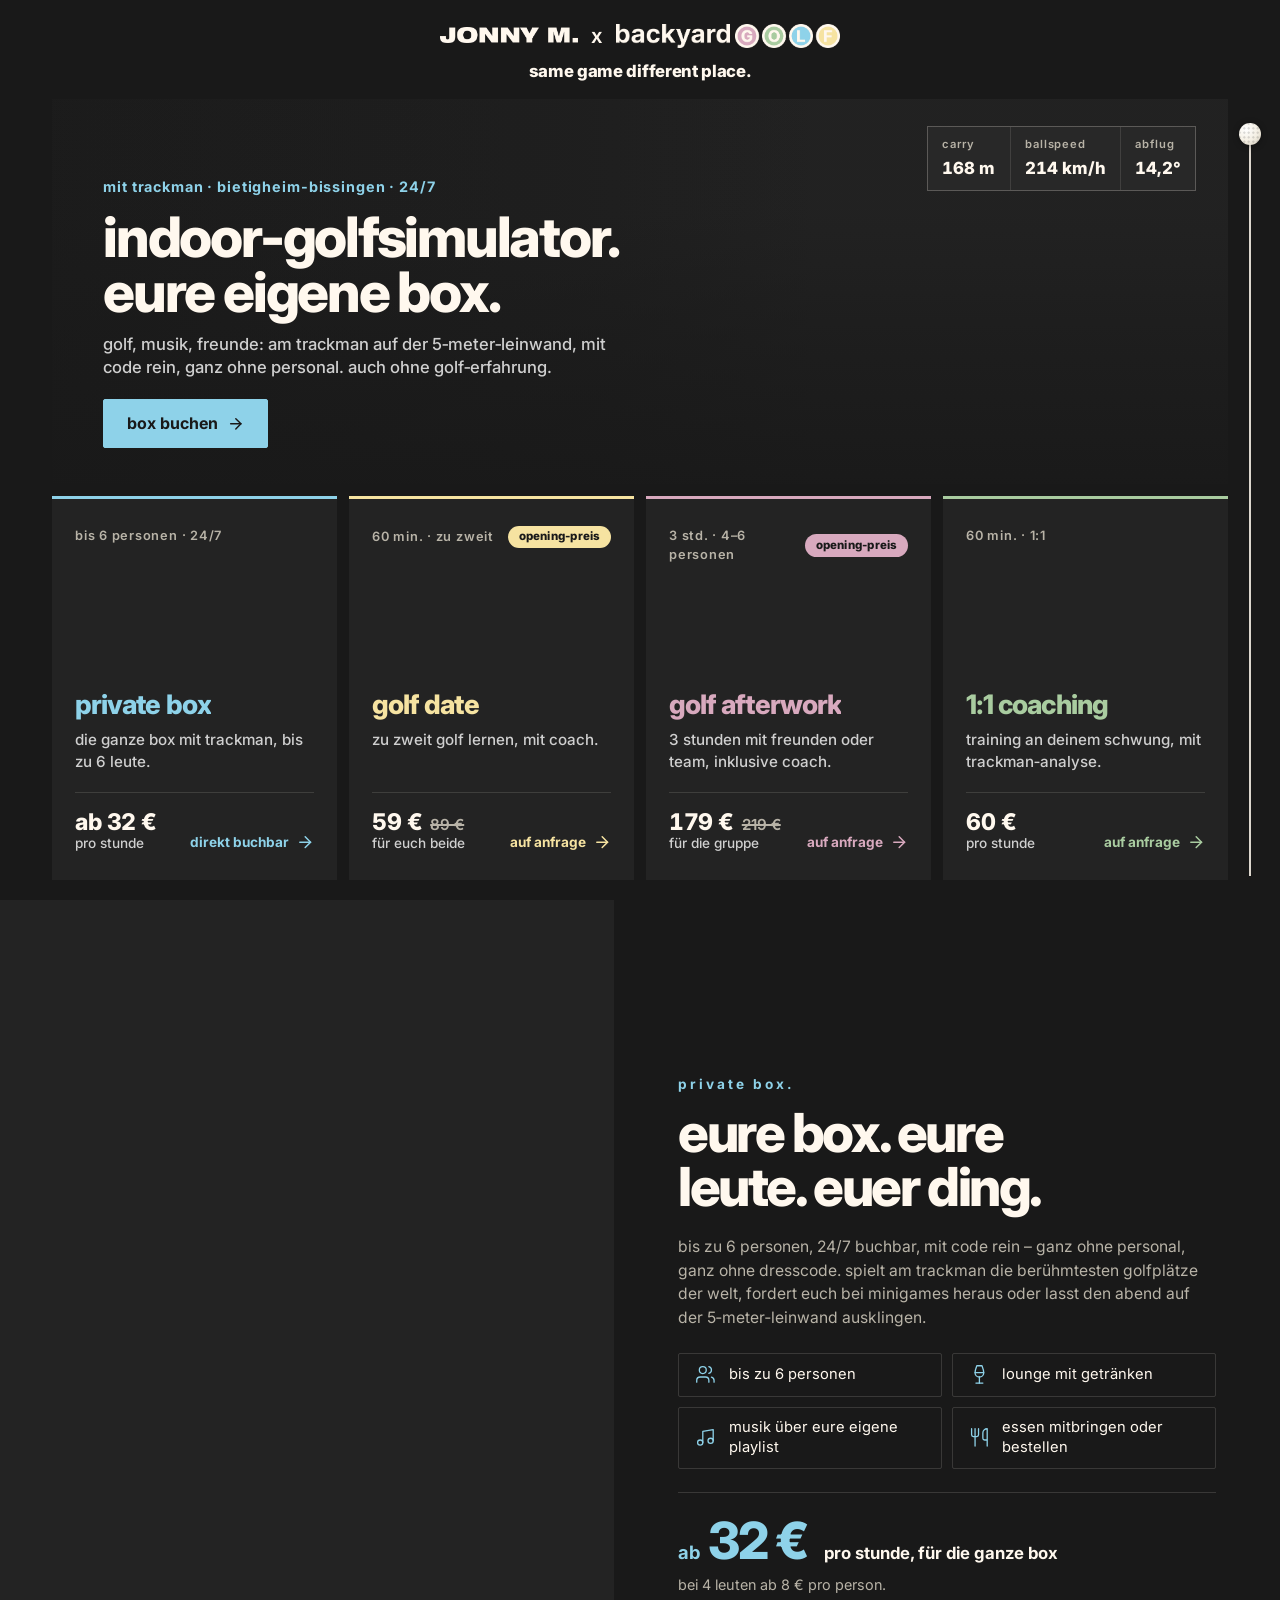
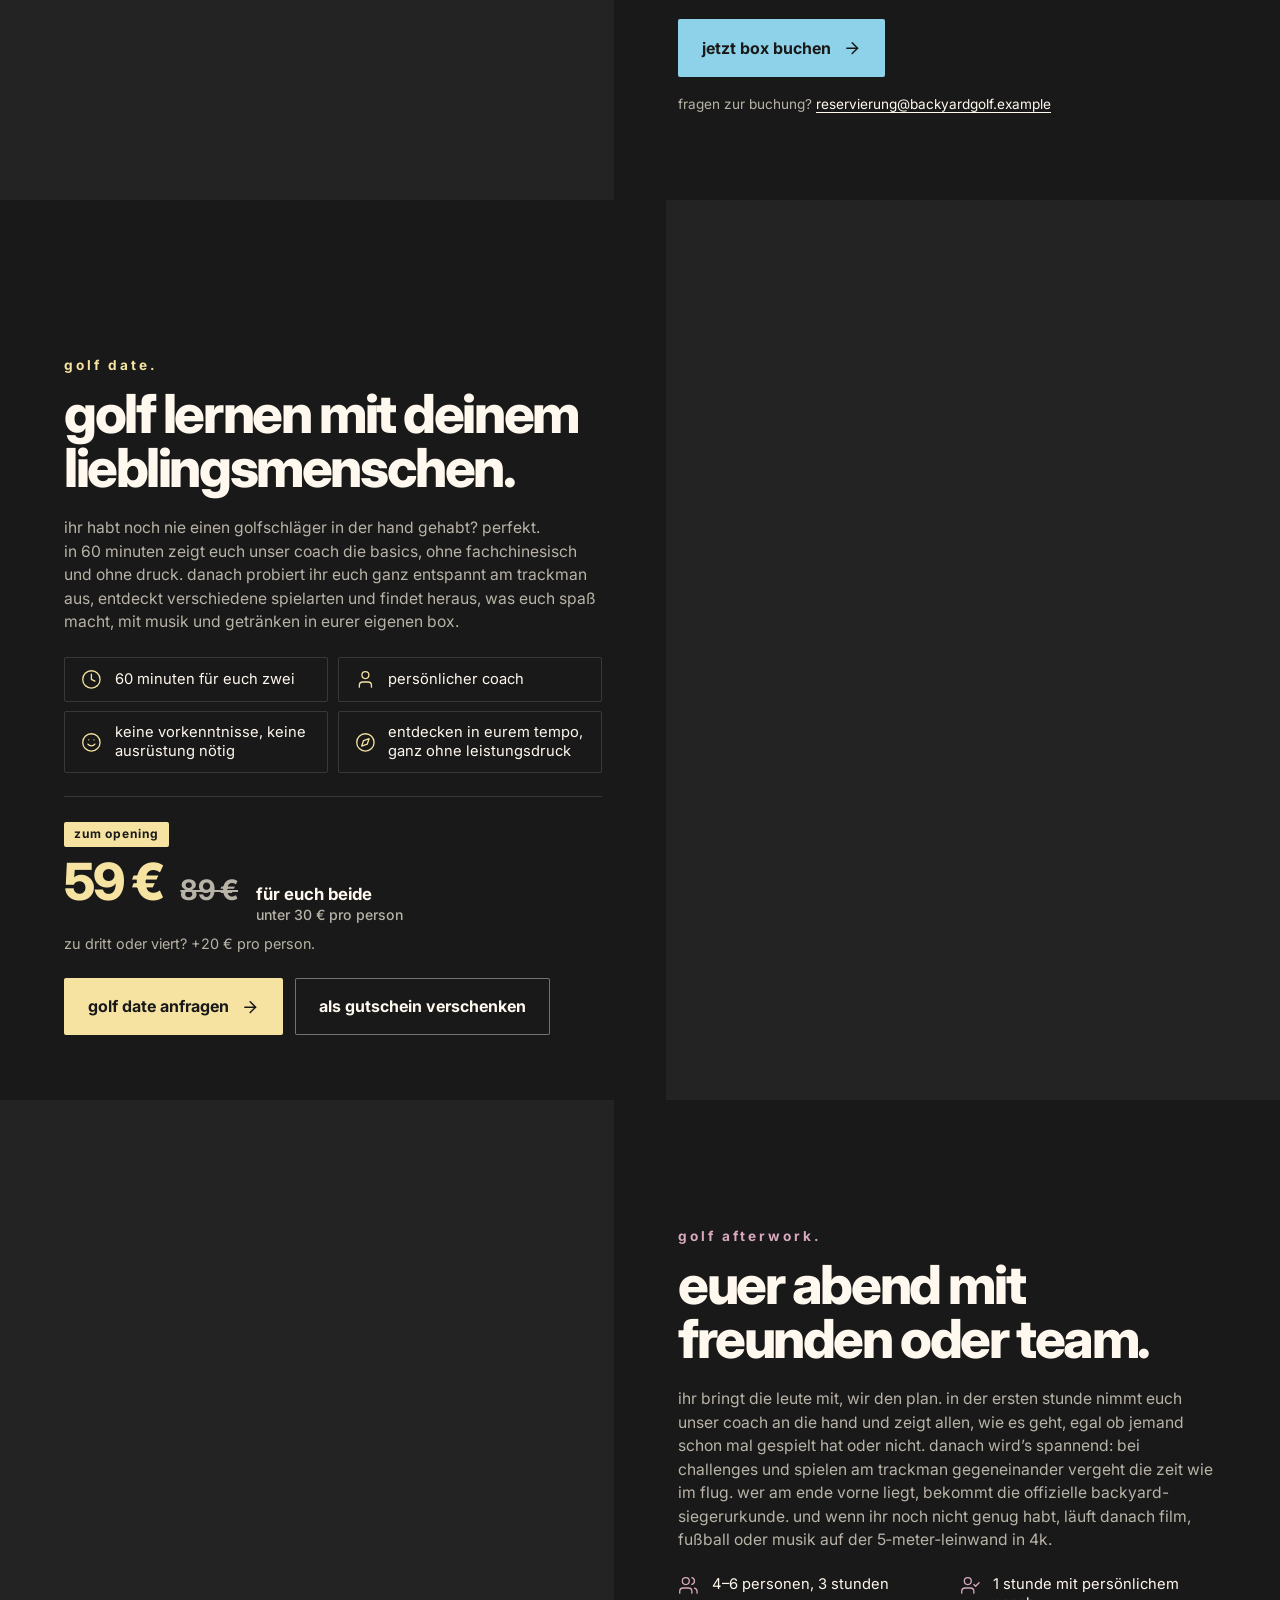
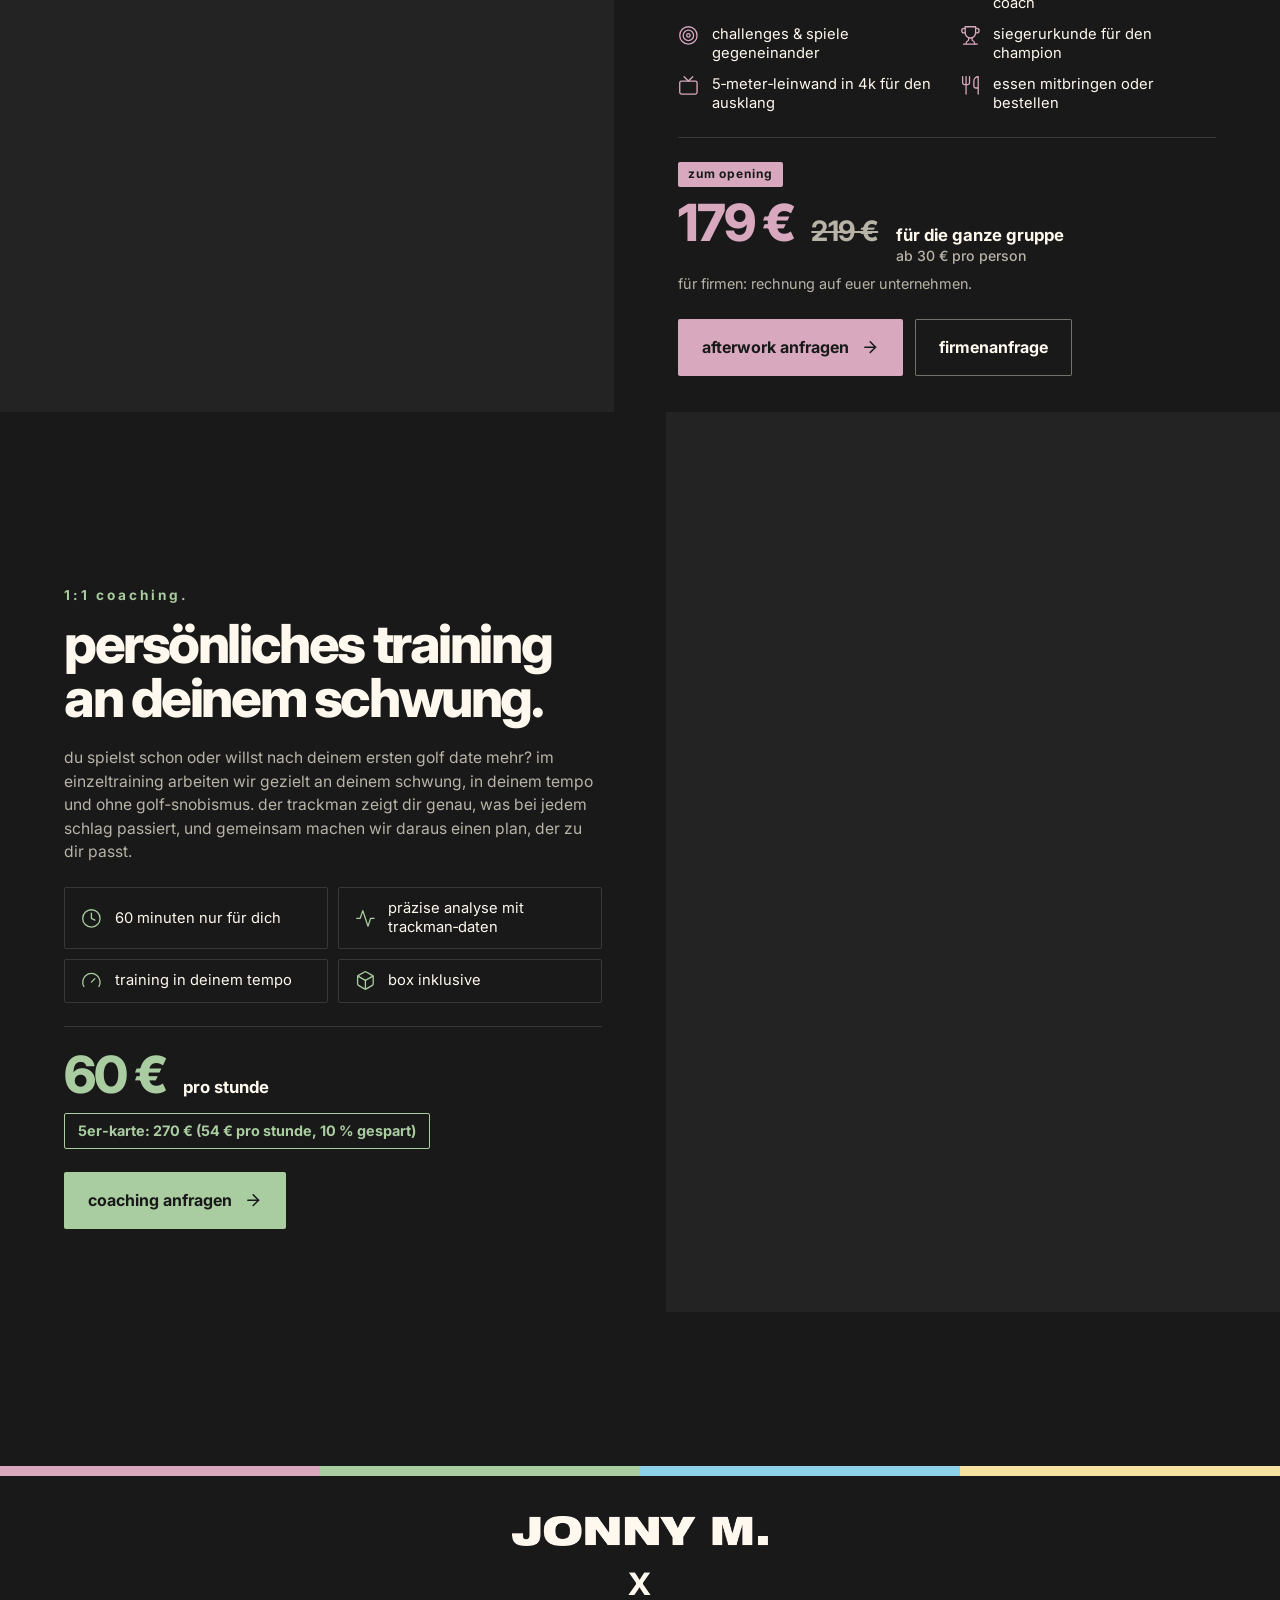
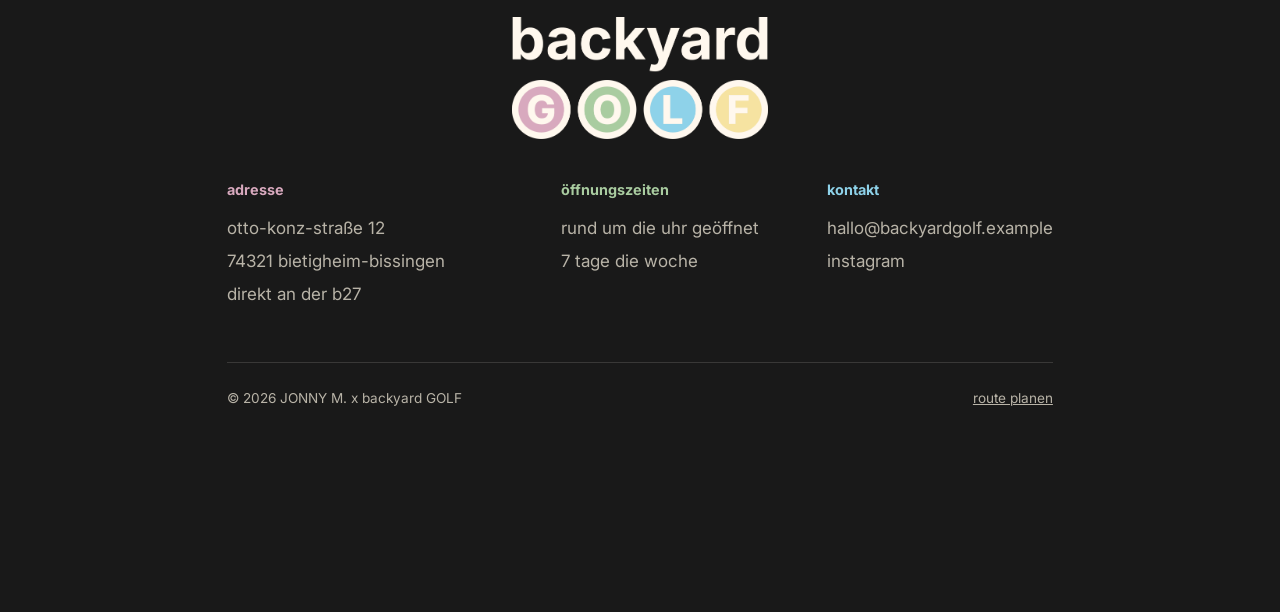
==== commit 9f60d68d: "Hero: indoor golf simulator stage with four offer cards - New two-level hero: video stage with shot " ====
--- a/index.html
+++ b/index.html
@@ -4,11 +4,11 @@
   <meta charset="UTF-8" />
   <meta name="viewport" content="width=device-width, initial-scale=1" />
   <title>JONNY M. x backyard GOLF — indoor golf &amp; lounge</title>
-  <meta name="description" content="Same game, different place: Indoor-Golfsimulator und Lounge. Abschlagplatz reservieren, Runde spielen, bleiben." />
+  <meta name="description" content="Same game, different place: Indoor-Golfsimulator mit Trackman und Lounge in Bietigheim-Bissingen. Abschlagplatz reservieren, Runde spielen, bleiben." />
   <link rel="preconnect" href="https://fonts.googleapis.com" />
   <link rel="preconnect" href="https://fonts.gstatic.com" crossorigin />
   <link href="https://fonts.googleapis.com/css2?family=Inter:wght@400;500;600;700;800;900&display=swap" rel="stylesheet" />
-  <link rel="stylesheet" href="styles.css?v=20261110x" />
+  <link rel="stylesheet" href="styles.css?v=20261113l" />
 </head>
 <body>
 
@@ -23,27 +23,90 @@
   </header>
 
   <main id="top">
-    <section class="hero">
-      <div class="hero-intro">
-        <p class="hero-headline">Golf, Musik, Freunde. <span class="nowrap">Rund um die Uhr.</span></p>
-        <p class="hero-context">Indoor Golf · Bietigheim-Bissingen · 24/7</p>
-      </div>
-      <ul class="hero-menu" aria-label="Seitenmenü">
-        <li>
-          <a href="#private-box" class="tr tr--title tr--sky" data-text-roll>Private Box</a>
-          <span class="hero-menu-sub">Heute schon was vor?</span>
+    <section class="hero hero--sim">
+      <div class="hsim-stage">
+        <!-- Platzhalter: sobald es Aufnahmen vom Simulator gibt (Leinwand + Abschlag), hier das Video tauschen. -->
+        <video class="hsim-media" src="images/Hintergrund2-web.mp4" style="object-position:60% 50%" autoplay muted loop playsinline preload="metadata" aria-hidden="true"></video>
+        <svg class="hsim-tracer" viewBox="0 0 1000 560" preserveAspectRatio="xMidYMid slice" aria-hidden="true">
+          <path class="hsim-tracer-path" pathLength="1" d="M560 540 C 640 260, 790 180, 880 250" />
+          <circle class="hsim-tracer-ball" cx="880" cy="250" r="7" />
+        </svg>
+        <dl class="hsim-stats" aria-label="Beispiel-Schlagdaten vom Trackman">
+          <div><dt>Carry</dt><dd>168&nbsp;m</dd></div>
+          <div><dt>Ballspeed</dt><dd>214&nbsp;km/h</dd></div>
+          <div><dt>Abflug</dt><dd>14,2°</dd></div>
+        </dl>
+        <div class="hsim-copy">
+          <p class="hsim-kicker">Mit Trackman · <span class="nowrap">Bietigheim-Bissingen · 24/7</span></p>
+          <h2 class="hsim-title"><span class="hsim-title-line">Indoor-Golfsimulator.</span> Eure eigene Box.</h2>
+          <p class="hsim-lead">Golf, Musik, Freunde: am Trackman auf der 5‑Meter‑Leinwand, mit Code rein, ganz ohne Personal. Auch ohne Golf‑Erfahrung.</p>
+          <div class="hsim-actions">
+            <!-- TODO: echte Trackman-URL eintragen --><a href="#" class="hsim-btn" target="_blank" rel="noopener">Box buchen <svg viewBox="0 0 24 24" aria-hidden="true"><path d="M5 12h14" /><path d="m12 5 7 7-7 7" /></svg></a>
+          </div>
+        </div>
+      </div>
+      <ul class="hoffers" id="angebote" aria-label="Unsere vier Angebote">
+        <li class="hoffer hoffer--sky">
+          <a href="#private-box">
+            <span class="hoffer-top">
+              <span class="hoffer-fact">bis 6 Personen · 24/7</span>
+            </span>
+            <span class="hoffer-head">
+              <span class="hoffer-title tr tr--sky" data-text-roll>Private Box</span>
+              <span class="hoffer-sub">Die ganze Box mit Trackman, bis zu 6&nbsp;Leute.</span>
+            </span>
+            <span class="hoffer-foot">
+              <span class="hoffer-price"><span class="hoffer-amount"><strong>ab 32&nbsp;€</strong></span> <span class="hoffer-unit">pro Stunde</span></span>
+              <span class="hoffer-mode">direkt buchbar <svg viewBox="0 0 24 24" aria-hidden="true"><path d="M5 12h14" /><path d="m12 5 7 7-7 7" /></svg></span>
+            </span>
+          </a>
         </li>
-        <li>
-          <a href="#golf-date" class="tr tr--title tr--gold" data-text-roll>Golf Date</a>
-          <span class="hero-menu-sub">Euer erster Golfschlag.</span>
+        <li class="hoffer hoffer--gold hoffer--opening">
+          <a href="#golf-date">
+            <span class="hoffer-top">
+              <span class="hoffer-fact">60 Min. · zu zweit</span>
+              <span class="hoffer-badge">Opening<span class="hoffer-badge-long">-Preis</span></span>
+            </span>
+            <span class="hoffer-head">
+              <span class="hoffer-title tr tr--gold" data-text-roll>Golf Date</span>
+              <span class="hoffer-sub">Zu zweit Golf lernen, mit Coach.</span>
+            </span>
+            <span class="hoffer-foot">
+              <span class="hoffer-price"><span class="hoffer-amount"><strong>59&nbsp;€</strong> <s class="hoffer-old"><span class="visually-hidden">statt </span>89&nbsp;€</s></span> <span class="hoffer-unit">für euch beide</span></span>
+              <span class="hoffer-mode">auf Anfrage <svg viewBox="0 0 24 24" aria-hidden="true"><path d="M5 12h14" /><path d="m12 5 7 7-7 7" /></svg></span>
+            </span>
+          </a>
         </li>
-        <li>
-          <a href="#golf-afterwork" class="tr tr--title tr--blush" data-text-roll>Golf Afterwork</a>
-          <span class="hero-menu-sub">Zusammen trifft man besser.</span>
+        <li class="hoffer hoffer--blush hoffer--opening">
+          <a href="#golf-afterwork">
+            <span class="hoffer-top">
+              <span class="hoffer-fact">3 Std. · 4–6 Personen</span>
+              <span class="hoffer-badge">Opening<span class="hoffer-badge-long">-Preis</span></span>
+            </span>
+            <span class="hoffer-head">
+              <span class="hoffer-title tr tr--blush" data-text-roll>Golf Afterwork</span>
+              <span class="hoffer-sub">3&nbsp;Stunden mit Freunden oder Team, inklusive Coach.</span>
+            </span>
+            <span class="hoffer-foot">
+              <span class="hoffer-price"><span class="hoffer-amount"><strong>179&nbsp;€</strong> <s class="hoffer-old"><span class="visually-hidden">statt </span>219&nbsp;€</s></span> <span class="hoffer-unit">für die Gruppe</span></span>
+              <span class="hoffer-mode">auf Anfrage <svg viewBox="0 0 24 24" aria-hidden="true"><path d="M5 12h14" /><path d="m12 5 7 7-7 7" /></svg></span>
+            </span>
+          </a>
         </li>
-        <li>
-          <a href="#coaching" class="tr tr--title tr--green" data-text-roll>1:1 Coaching</a>
-          <span class="hero-menu-sub">Erst feilen, dann feiern.</span>
+        <li class="hoffer hoffer--green">
+          <a href="#coaching">
+            <span class="hoffer-top">
+              <span class="hoffer-fact">60 Min. · 1:1</span>
+            </span>
+            <span class="hoffer-head">
+              <span class="hoffer-title tr tr--green" data-text-roll>1:1 Coaching</span>
+              <span class="hoffer-sub">Training an deinem Schwung, mit Trackman‑Analyse.</span>
+            </span>
+            <span class="hoffer-foot">
+              <span class="hoffer-price"><span class="hoffer-amount"><strong>60&nbsp;€</strong></span> <span class="hoffer-unit">pro Stunde</span></span>
+              <span class="hoffer-mode">auf Anfrage <svg viewBox="0 0 24 24" aria-hidden="true"><path d="M5 12h14" /><path d="m12 5 7 7-7 7" /></svg></span>
+            </span>
+          </a>
         </li>
       </ul>
     </section>
@@ -55,7 +118,7 @@
       <div class="pbox-content" data-reveal>
         <p class="pbox-kicker">Private Box.</p>
         <h2 class="pbox-title">Eure Box. Eure Leute. Euer Ding.</h2>
-        <p class="pbox-text">Bis zu 6&nbsp;Personen, 24/7 buchbar, mit Code rein&nbsp;– ganz&nbsp;ohne Personal, ganz&nbsp;ohne Dresscode. Spielt die berühmtesten Golfplätze der Welt, fordert euch bei Minigames heraus oder lasst den Abend auf der 5‑Meter‑Leinwand ausklingen.</p>
+        <p class="pbox-text">Bis zu 6&nbsp;Personen, 24/7 buchbar, mit Code rein&nbsp;– ganz&nbsp;ohne Personal, ganz&nbsp;ohne Dresscode. Spielt am Trackman die berühmtesten Golfplätze der Welt, fordert euch bei Minigames heraus oder lasst den Abend auf der 5‑Meter‑Leinwand ausklingen.</p>
         <ul class="pbox-features">
           <li>
             <svg viewBox="0 0 24 24" aria-hidden="true"><path d="M16 21v-2a4 4 0 0 0-4-4H6a4 4 0 0 0-4 4v2" /><circle cx="9" cy="7" r="4" /><path d="M22 21v-2a4 4 0 0 0-3-3.87" /><path d="M16 3.13a4 4 0 0 1 0 7.75" /></svg>
@@ -91,11 +154,11 @@
       <div class="pbox-content" data-reveal>
         <p class="pbox-kicker">Golf Date.</p>
         <h2 class="pbox-title">Golf lernen mit deinem Lieblingsmenschen.</h2>
-        <p class="pbox-text">Ihr habt noch nie einen Golfschläger in der Hand gehabt? Perfekt. In&nbsp;75&nbsp;Minuten zeigt euch unser Coach die Basics, ohne Fachchinesisch und ohne Druck. Danach probiert ihr euch ganz entspannt aus, entdeckt verschiedene Spielarten und findet heraus, was euch Spaß macht, mit Musik und Getränken in eurer eigenen Box.</p>
+        <p class="pbox-text">Ihr habt noch nie einen Golfschläger in der Hand gehabt? Perfekt. In&nbsp;60&nbsp;Minuten zeigt euch unser Coach die Basics, ohne Fachchinesisch und ohne Druck. Danach probiert ihr euch ganz entspannt am Trackman aus, entdeckt verschiedene Spielarten und findet heraus, was euch Spaß macht, mit Musik und Getränken in eurer eigenen Box.</p>
         <ul class="pbox-features">
           <li>
             <svg viewBox="0 0 24 24" aria-hidden="true"><circle cx="12" cy="12" r="10" /><path d="M12 6v6l4 2" /></svg>
-            <span>75&nbsp;Minuten für euch zwei</span>
+            <span>60&nbsp;Minuten für euch zwei</span>
           </li>
           <li>
             <svg viewBox="0 0 24 24" aria-hidden="true"><path d="M19 21v-2a4 4 0 0 0-4-4H9a4 4 0 0 0-4 4v2" /><circle cx="12" cy="7" r="4" /></svg>
@@ -116,8 +179,7 @@
           <p class="pbox-price-note">Zu dritt oder viert? +20&nbsp;€ pro Person.</p>
         </div>
         <div class="pbox-actions">
-          <!-- TODO: echten Trackman-Buchungslink eintragen -->
-          <a href="#" class="pbox-btn" target="_blank" rel="noopener">Golf Date buchen <svg viewBox="0 0 24 24" aria-hidden="true"><path d="M5 12h14" /><path d="m12 5 7 7-7 7" /></svg></a>
+          <a href="mailto:reservierung@backyardgolf.example?subject=Anfrage%20Golf%20Date" class="pbox-btn">Golf Date anfragen <svg viewBox="0 0 24 24" aria-hidden="true"><path d="M5 12h14" /><path d="m12 5 7 7-7 7" /></svg></a>
           <!-- TODO: Gutschein-Link eintragen -->
           <a href="#" class="pbox-btn pbox-btn--ghost">Als Gutschein verschenken</a>
         </div>
@@ -131,7 +193,7 @@
       <div class="pbox-content" data-reveal>
         <p class="pbox-kicker">Golf Afterwork.</p>
         <h2 class="pbox-title">Euer Abend mit Freunden oder Team.</h2>
-        <p class="pbox-text">Ihr bringt die Leute mit, wir den Plan. In der ersten Stunde nimmt euch unser Coach an die Hand und zeigt allen, wie es geht, egal ob jemand schon mal gespielt hat oder nicht. Danach wird’s spannend: Bei Challenges und Spielen gegeneinander vergeht die Zeit wie im Flug. Wer am Ende vorne liegt, bekommt die offizielle Backyard-Siegerurkunde. Und wenn ihr noch nicht genug habt, läuft danach Film, Fußball oder Musik auf der 5‑Meter‑Leinwand in&nbsp;4K.</p>
+        <p class="pbox-text">Ihr bringt die Leute mit, wir den Plan. In der ersten Stunde nimmt euch unser Coach an die Hand und zeigt allen, wie es geht, egal ob jemand schon mal gespielt hat oder nicht. Danach wird’s spannend: Bei Challenges und Spielen am Trackman gegeneinander vergeht die Zeit wie im Flug. Wer am Ende vorne liegt, bekommt die offizielle Backyard-Siegerurkunde. Und wenn ihr noch nicht genug habt, läuft danach Film, Fußball oder Musik auf der 5‑Meter‑Leinwand in&nbsp;4K.</p>
         <ul class="pbox-features pbox-features--list">
           <li>
             <svg viewBox="0 0 24 24" aria-hidden="true"><path d="M16 21v-2a4 4 0 0 0-4-4H6a4 4 0 0 0-4 4v2" /><circle cx="9" cy="7" r="4" /><path d="M22 21v-2a4 4 0 0 0-3-3.87" /><path d="M16 3.13a4 4 0 0 1 0 7.75" /></svg>
@@ -164,8 +226,7 @@
           <p class="pbox-price-note">Für Firmen: Rechnung auf euer Unternehmen.</p>
         </div>
         <div class="pbox-actions">
-          <!-- TODO: echten Trackman-Buchungslink eintragen -->
-          <a href="#" class="pbox-btn" target="_blank" rel="noopener">Afterwork buchen <svg viewBox="0 0 24 24" aria-hidden="true"><path d="M5 12h14" /><path d="m12 5 7 7-7 7" /></svg></a>
+          <a href="mailto:events@backyardgolf.example?subject=Anfrage%20Golf%20Afterwork" class="pbox-btn">Afterwork anfragen <svg viewBox="0 0 24 24" aria-hidden="true"><path d="M5 12h14" /><path d="m12 5 7 7-7 7" /></svg></a>
           <a href="mailto:events@backyardgolf.example?subject=Firmenanfrage%20Golf%20Afterwork" class="pbox-btn pbox-btn--ghost">Firmenanfrage</a>
         </div>
       </div>
@@ -244,6 +305,6 @@
   <div class="ballbar-track" aria-hidden="true"></div>
   <div class="ballbar-ball" aria-hidden="true"></div>
 
-  <script src="script.js?v=20261110x"></script>
+  <script src="script.js?v=20261111a"></script>
 </body>
 </html>
--- a/styles.css
+++ b/styles.css
@@ -258,8 +258,7 @@
 
 /* ---------- Hero ---------- */
 
-/* Headline, context line and menu form one group, centred vertically. The
-   background: soft blurred spots in the logo colours plus a light grain. */
+/* Headline and context line, centred above the offers. */
 .hero {
   position: relative;
   isolation: isolate;
@@ -304,22 +303,610 @@
   }
 }
 
-/* Text roll menu (hero) */
-
-.hero-menu {
+/* Hero (index.html): two levels. On top a large stage that says what this is –
+   indoor golf simulator – with video, a drawn shot tracer and simulator-style
+   shot data. Underneath four equal, scannable offer cards (name, one factual
+   line, price, arrow) that jump to the four sections. */
+.hero--sim {
+  justify-content: flex-start;
+  align-items: stretch;
+  gap: 0.75rem;
+  text-align: left;
+  padding: var(--header-h) 0.75rem 0.75rem;
+}
+
+.hsim-stage {
+  position: relative;
+  isolation: isolate;
+  overflow: hidden;
+  flex: 1 1 auto;
+  min-height: clamp(16rem, 40svh, 48rem);
+  display: flex;
+  align-items: flex-end;
+  background: var(--iron-raised);
+}
+
+.hsim-media {
+  position: absolute;
+  inset: 0;
+  z-index: -2;
+  width: 100%;
+  height: 100%;
+  object-fit: cover;
+}
+
+/* Darken towards the copy (bottom left) so the text always reads. */
+.hsim-stage::before {
+  content: "";
+  position: absolute;
+  inset: 0;
+  z-index: -1;
+  background:
+    linear-gradient(to top, rgba(25, 25, 25, 0.92) 0%, rgba(25, 25, 25, 0.55) 38%, rgba(25, 25, 25, 0.15) 70%),
+    linear-gradient(to right, rgba(25, 25, 25, 0.72) 0%, rgba(25, 25, 25, 0.35) 45%, rgba(25, 25, 25, 0) 65%);
+}
+
+/* Shot tracer: the ball flight draws itself, like on the simulator screen. */
+.hsim-tracer {
+  position: absolute;
+  inset: 0;
+  z-index: -1;
+  width: 100%;
+  height: 100%;
+  pointer-events: none;
+}
+
+/* phones: the stage is too short for a flight next to the copy */
+@media (max-width: 560px) {
+  .hsim-tracer { display: none; }
+}
+
+.hsim-tracer-path {
+  fill: none;
+  stroke: var(--cream);
+  stroke-width: 3;
+  stroke-linecap: round;
+  stroke-dasharray: 1;
+  stroke-dashoffset: 1;
+  filter: drop-shadow(0 0 6px rgba(255, 248, 238, 0.7));
+  animation: hsim-trace 5s cubic-bezier(0.3, 0.6, 0.4, 1) 0.6s infinite;
+}
+
+.hsim-tracer-ball {
+  fill: var(--cream);
+  opacity: 0;
+  filter: drop-shadow(0 0 8px rgba(255, 248, 238, 0.9));
+  animation: hsim-ball 5s linear 0.6s infinite;
+}
+
+@keyframes hsim-trace {
+  0% { stroke-dashoffset: 1; opacity: 1; }
+  40% { stroke-dashoffset: 0; opacity: 1; }
+  85% { stroke-dashoffset: 0; opacity: 1; }
+  100% { stroke-dashoffset: 0; opacity: 0; }
+}
+
+@keyframes hsim-ball {
+  0%, 38% { opacity: 0; }
+  42%, 85% { opacity: 1; }
+  100% { opacity: 0; }
+}
+
+@media (prefers-reduced-motion: reduce) {
+  .hsim-tracer-path { animation: none; stroke-dashoffset: 0; }
+  .hsim-tracer-ball { animation: none; opacity: 1; }
+}
+
+/* Simulator-style shot data, top right. */
+.hsim-stats {
+  position: absolute;
+  top: clamp(1rem, 3svh, 1.75rem);
+  right: clamp(1rem, 3vw, 2rem);
+  margin: 0;
+  display: flex;
+  gap: 1px;
+  background: rgba(255, 248, 238, 0.14);
+  border: 1px solid rgba(255, 248, 238, 0.14);
+  backdrop-filter: blur(8px);
+  -webkit-backdrop-filter: blur(8px);
+}
+
+.hsim-stats div {
+  padding: 0.55rem 0.9rem;
+  background: rgba(25, 25, 25, 0.6);
+}
+
+.hsim-stats dt {
+  color: var(--muted-on-iron);
+  font-size: 0.7rem;
+  font-weight: 600;
+  letter-spacing: 0.08em;
+}
+
+.hsim-stats dd {
+  margin: 0.1rem 0 0;
+  color: var(--cream);
+  font-size: 1.05rem;
+  font-weight: 800;
+  font-variant-numeric: tabular-nums;
+  letter-spacing: -0.01em;
+}
+
+.hsim-copy {
+  max-width: 56rem;
+  padding: clamp(1.5rem, 5vw, 3.5rem);
+}
+
+.hsim-kicker {
+  margin: 0 0 0.75rem;
+  color: var(--sky);
+  font-size: clamp(0.9rem, 1.1vw, 1.05rem);
+  font-weight: 700;
+  letter-spacing: 0.06em;
+}
+
+.hsim-title {
+  margin: 0;
+  color: var(--cream);
+  font-size: clamp(2.4rem, min(5vw, 8svh), 4.5rem);
+  font-weight: 800;
+  line-height: 1;
+  letter-spacing: -0.04em;
+  text-wrap: balance;
+}
+
+@media (min-width: 561px) {
+  .hsim-title-line {
+    white-space: nowrap;
+  }
+}
+
+.hsim-lead {
+  margin: clamp(0.9rem, 2svh, 1.25rem) 0 0;
+  max-width: 32rem;
+  color: #cfcfcf;
+  font-size: clamp(1.05rem, 1.35vw, 1.25rem);
+  font-weight: 500;
+  line-height: 1.4;
+  text-wrap: pretty;
+}
+
+.hsim-actions {
+  display: flex;
+  flex-wrap: wrap;
+  gap: 0.75rem;
+  margin-top: clamp(1.25rem, 3svh, 1.75rem);
+}
+
+.hsim-btn {
+  display: inline-flex;
+  align-items: center;
+  gap: 0.6rem;
+  padding: 0.85rem 1.4rem;
+  border: 1.5px solid var(--sky);
+  border-radius: 2px;
+  background: var(--sky);
+  color: var(--iron);
+  font-size: 1rem;
+  font-weight: 700;
+  line-height: 1.2;
+  text-decoration: none;
+  transition: background 0.2s ease, color 0.2s ease;
+}
+
+.hsim-btn svg {
+  width: 1.1rem;
+  height: 1.1rem;
+  fill: none;
+  stroke: currentColor;
+  stroke-width: 2;
+  stroke-linecap: round;
+  stroke-linejoin: round;
+  transition: transform 0.2s ease;
+}
+
+.hsim-btn:hover,
+.hsim-btn:focus-visible {
+  background: color-mix(in srgb, var(--sky) 70%, var(--cream));
+}
+
+.hsim-btn:hover svg,
+.hsim-btn:focus-visible svg {
+  transform: translateX(3px);
+}
+
+.hsim-btn--ghost {
+  border-color: rgba(255, 248, 238, 0.45);
+  background: rgba(25, 25, 25, 0.35);
+  color: var(--cream);
+}
+
+.hsim-btn--ghost:hover,
+.hsim-btn--ghost:focus-visible {
+  border-color: var(--cream);
+  background: var(--cream);
+  color: var(--iron);
+}
+
+/* Four offer cards, same structure each: accent line on top, title + short
+   line, then a footer set off by a hairline – price on the left, how it is
+   booked ("direkt buchbar" / "auf Anfrage") with an arrow on the right. */
+.hoffers {
   list-style: none;
+  margin: 0;
   padding: 0;
-  margin: 0;
+  display: grid;
+  grid-template-columns: repeat(4, minmax(0, 1fr));
+  gap: 0.75rem;
+  scroll-margin-top: calc(var(--header-h) + 0.75rem);
+}
+
+.hoffer {
+  --offer-accent: var(--sky);
+  min-width: 0;
+}
+
+.hoffer--gold { --offer-accent: var(--gold); }
+.hoffer--blush { --offer-accent: var(--blush); }
+.hoffer--green { --offer-accent: var(--green); }
+
+.hoffer a {
+  --pad-x: clamp(1.25rem, 1.8vw, 2rem);
+  --pad-y: clamp(1.25rem, 3svh, 2rem);
+  height: 100%;
   display: flex;
   flex-direction: column;
+  gap: 1.25rem;
+  padding: var(--pad-y) var(--pad-x);
+  border-top: 3px solid var(--offer-accent);
+  background: var(--iron-raised);
+  text-decoration: none;
+  transition: background 0.2s ease;
+}
+
+.hoffer a:hover,
+.hoffer a:focus-visible {
+  background: #2a2a2a;
+}
+
+/* key facts sit at the top, everything else is one block at the bottom */
+.hoffer-top {
+  margin-bottom: auto;
+  display: flex;
   align-items: center;
-  max-width: 100%;
-}
-
-/* Menu items: the four categories share one size, each in its own CI colour. */
-.hero-menu li {
-  padding: clamp(0.2rem, 0.6svh, 0.4rem) 0;
-}
+  justify-content: space-between;
+  gap: 0.75rem;
+}
+
+/* opening offers: label top right, regular price struck through next to the amount */
+.hoffer-badge {
+  flex: none;
+  padding: 0.3rem 0.65rem;
+  border-radius: 999px;
+  background: var(--offer-accent);
+  color: var(--iron);
+  font-size: 0.72rem;
+  font-weight: 800;
+  letter-spacing: 0.02em;
+  line-height: 1.1;
+  white-space: nowrap;
+}
+
+.hoffer-fact {
+  color: var(--muted-on-iron);
+  font-size: 0.8rem;
+  font-weight: 600;
+  letter-spacing: 0.06em;
+}
+
+.hoffer-head {
+  display: flex;
+  flex-direction: column;
+  gap: 0.5rem;
+}
+
+.hoffer-title.tr {
+  display: block;
+  font-size: clamp(1.5rem, 2.1vw, 2.1rem);
+  letter-spacing: -0.035em;
+  white-space: nowrap;
+}
+
+/* the whole card triggers the text roll, not only the title */
+.hoffer a:hover .tr-top .tr-char,
+.hoffer a:focus-visible .tr-top .tr-char {
+  transform: translateY(-100%);
+}
+
+.hoffer a:hover .tr-bottom .tr-char,
+.hoffer a:focus-visible .tr-bottom .tr-char {
+  transform: translateY(0);
+}
+
+.hoffer-sub {
+  /* always two lines tall, so the cards line up */
+  min-height: calc(2em * 1.4);
+  color: #cfcfcf;
+  font-size: clamp(0.95rem, 1.05vw, 1.1rem);
+  font-weight: 500;
+  line-height: 1.4;
+  text-wrap: pretty;
+}
+
+.hoffer-foot {
+  display: flex;
+  align-items: flex-end;
+  justify-content: space-between;
+  gap: 0.75rem;
+  padding-top: 1rem;
+  border-top: 1px solid rgba(255, 248, 238, 0.12);
+}
+
+.hoffer-price {
+  display: flex;
+  flex-direction: column;
+  color: #cfcfcf;
+  font-size: 0.85rem;
+  font-weight: 500;
+  line-height: 1.3;
+}
+
+.hoffer-price strong {
+  color: var(--cream);
+  font-size: clamp(1.3rem, 1.7vw, 1.75rem);
+  font-weight: 800;
+  letter-spacing: -0.02em;
+  line-height: 1.15;
+  font-variant-numeric: tabular-nums;
+}
+
+.hoffer-amount {
+  display: flex;
+  align-items: baseline;
+  gap: 0.5rem;
+}
+
+.hoffer-old {
+  color: var(--muted-on-iron);
+  font-size: 0.95rem;
+  font-weight: 600;
+  text-decoration-thickness: 1.5px;
+}
+
+.hoffer-mode {
+  display: inline-flex;
+  align-items: center;
+  gap: 0.4rem;
+  color: var(--offer-accent);
+  font-size: 0.85rem;
+  font-weight: 700;
+  white-space: nowrap;
+}
+
+.hoffer-mode svg {
+  width: 1.15rem;
+  height: 1.15rem;
+  fill: none;
+  stroke: currentColor;
+  stroke-width: 2;
+  stroke-linecap: round;
+  stroke-linejoin: round;
+  transition: transform 0.2s ease;
+}
+
+.hoffer a:hover .hoffer-mode svg,
+.hoffer a:focus-visible .hoffer-mode svg {
+  transform: translateX(4px);
+}
+
+@media (min-width: 901px) {
+  .hero--sim {
+    height: 100svh;
+    min-height: 34rem;
+    padding-left: 3.25rem;
+    padding-right: 3.25rem;
+    padding-bottom: 1.25rem;
+  }
+
+  /* half / half: stage on top, the four offer cards underneath */
+  .hsim-stage,
+  .hoffers {
+    flex: 1 1 0;
+    min-height: 0;
+  }
+
+  .hoffer-title.tr {
+    font-size: clamp(1.5rem, min(2.1vw, 4.6svh), 2.6rem);
+  }
+
+  .hoffer-sub {
+    font-size: clamp(0.95rem, min(1.1vw, 2.1svh), 1.2rem);
+  }
+
+  .hoffer-price strong {
+    font-size: clamp(1.3rem, min(1.8vw, 3.6svh), 2.1rem);
+  }
+
+  /* the stage is only half as tall now: tighter copy */
+  .hsim-copy {
+    padding: clamp(1.25rem, 4svh, 3rem) clamp(1.5rem, 4vw, 3.5rem);
+  }
+
+  .hsim-title {
+    font-size: clamp(2rem, min(4.4vw, 6.2svh), 4.5rem);
+  }
+
+  .hsim-kicker {
+    margin-bottom: clamp(0.4rem, 1.2svh, 0.75rem);
+  }
+
+  .hsim-lead {
+    margin-top: clamp(0.5rem, 1.4svh, 1.1rem);
+    font-size: clamp(1rem, min(1.3vw, 2.2svh), 1.25rem);
+  }
+
+  .hsim-actions {
+    margin-top: clamp(0.75rem, 2.2svh, 1.6rem);
+  }
+}
+
+@media (max-width: 900px) {
+  .hoffers {
+    grid-template-columns: repeat(2, minmax(0, 1fr));
+  }
+
+  .hsim-stage {
+    min-height: 0;
+    aspect-ratio: 4 / 5;
+    flex: none;
+  }
+
+  .hsim-stats div {
+    padding: 0.45rem 0.7rem;
+  }
+
+  .hsim-stats dd {
+    font-size: 0.95rem;
+  }
+}
+
+/* Phones: the whole hero fits on one screen – stage on top shrinks to what is
+   left, the four offers sit underneath as flat strips (title + price on one
+   line, the short line below), so all four are visible without scrolling. */
+@media (max-width: 560px) {
+  .hero--sim {
+    height: 100svh;
+    min-height: 34rem;
+    gap: 0.5rem;
+    padding-bottom: 0.75rem;
+  }
+
+  .hsim-stage {
+    flex: 1 1 0;
+    min-height: 0;
+    aspect-ratio: auto;
+  }
+
+  .hsim-copy {
+    padding: 1.1rem 1.1rem 1.2rem;
+  }
+
+  .hsim-kicker {
+    margin-bottom: 0.4rem;
+    font-size: 0.8rem;
+  }
+
+  .hsim-title {
+    font-size: clamp(1.75rem, min(9vw, 4.6svh), 2.6rem);
+  }
+
+  .hsim-lead {
+    margin-top: 0.5rem;
+    font-size: 0.95rem;
+    line-height: 1.35;
+  }
+
+  .hsim-actions {
+    margin-top: 0.8rem;
+  }
+
+  .hsim-btn {
+    padding: 0.7rem 1.2rem;
+  }
+
+  .hsim-stats {
+    top: 0.75rem;
+    right: 0.75rem;
+  }
+
+  .hsim-stats div {
+    padding: 0.35rem 0.6rem;
+  }
+
+  .hsim-stats dt {
+    font-size: 0.62rem;
+  }
+
+  .hsim-stats dd {
+    font-size: 0.85rem;
+  }
+
+  /* keep only carry + ballspeed on phones */
+  .hsim-stats div:nth-child(3) {
+    display: none;
+  }
+
+  .hoffers {
+    flex: none;
+    grid-template-columns: 1fr;
+    gap: 0.4rem;
+  }
+
+  /* strips: only name + short line, arrow on the right – price, opening
+     label and how it is booked are in the section the strip jumps to */
+  .hoffer a {
+    display: grid;
+    grid-template-columns: minmax(0, 1fr) auto;
+    grid-template-areas:
+      "title mode"
+      "sub mode";
+    align-items: center;
+    column-gap: 1rem;
+    row-gap: 0.1rem;
+    padding: 0.65rem 1rem 0.7rem;
+    border-top: 0;
+    border-left: 3px solid var(--offer-accent);
+  }
+
+  .hoffer-top,
+  .hoffer-head,
+  .hoffer-foot {
+    display: contents;
+  }
+
+  .hoffer-fact,
+  .hoffer-badge,
+  .hoffer-price {
+    display: none;
+  }
+
+  .hoffer-title.tr {
+    grid-area: title;
+    font-size: 1.2rem;
+  }
+
+  .hoffer-sub {
+    grid-area: sub;
+    /* two lines on every strip, so all four are the same height */
+    min-height: calc(2em * 1.35);
+    font-size: 0.85rem;
+    line-height: 1.35;
+  }
+
+  /* arrow only */
+  .hoffer-mode {
+    grid-area: mode;
+    font-size: 0;
+    gap: 0;
+  }
+
+  .hoffer-mode svg {
+    width: 1.3rem;
+    height: 1.3rem;
+  }
+}
+
+/* small phones (e.g. iPhone SE): drop the lead text so everything still fits */
+@media (max-width: 560px) and (max-height: 740px) {
+  .hsim-lead {
+    display: none;
+  }
+
+  .hsim-stats {
+    display: none;
+  }
+}
+
 
 .tr {
   position: relative;
@@ -332,21 +919,6 @@
   font-size: clamp(1.15rem, 1.8vw, 1.45rem);
   text-decoration: none;
   color: var(--iron);
-}
-
-.hero-menu-sub {
-  display: block;
-  /* pulled up into the title's descender space so the pair reads as one unit */
-  margin-top: -0.35rem;
-  line-height: 1.2;
-  font-size: clamp(1.125rem, 1.4vw, 1.25rem);
-  font-weight: 500;
-  color: #cfcfcf;
-}
-
-.tr--title {
-  font-size: clamp(2rem, min(5.5vw, 6.2svh), 4.2rem);
-  letter-spacing: -0.04em;
 }
 
 .tr--gold { color: var(--gold); }
